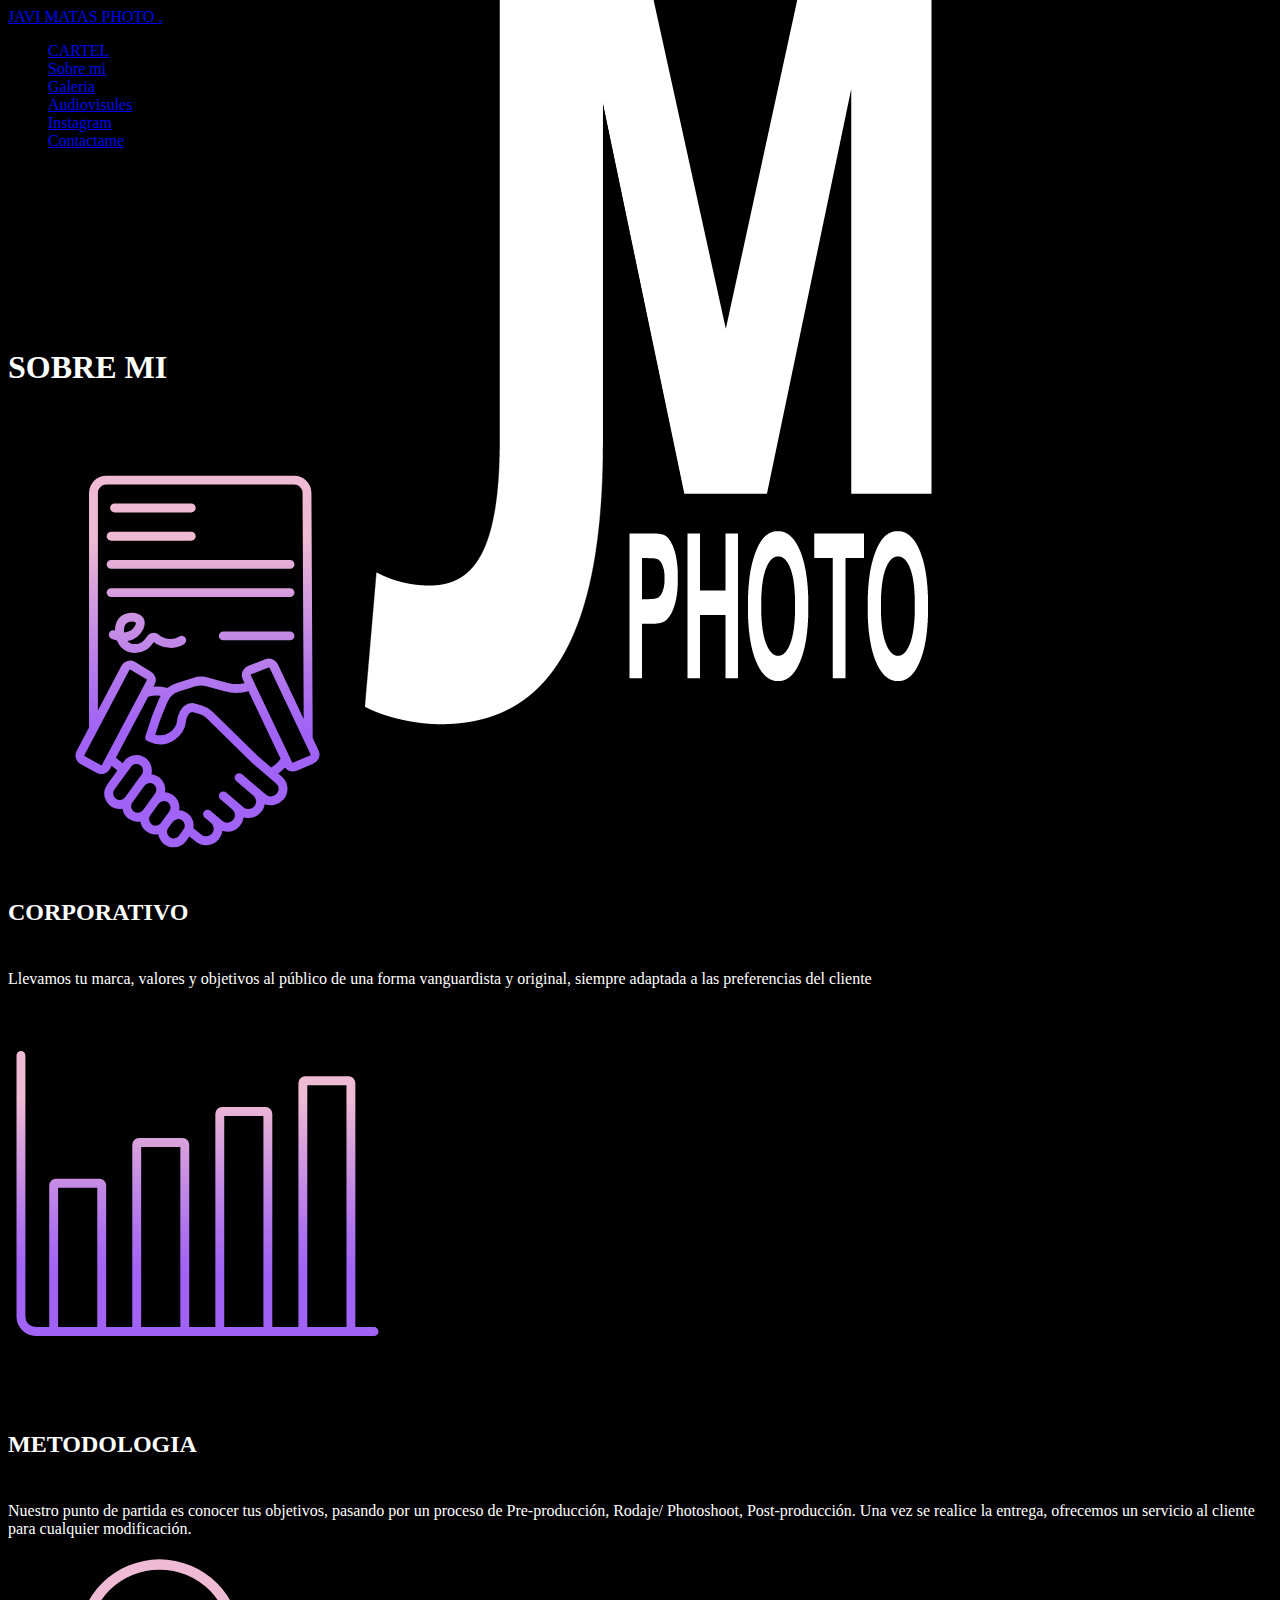
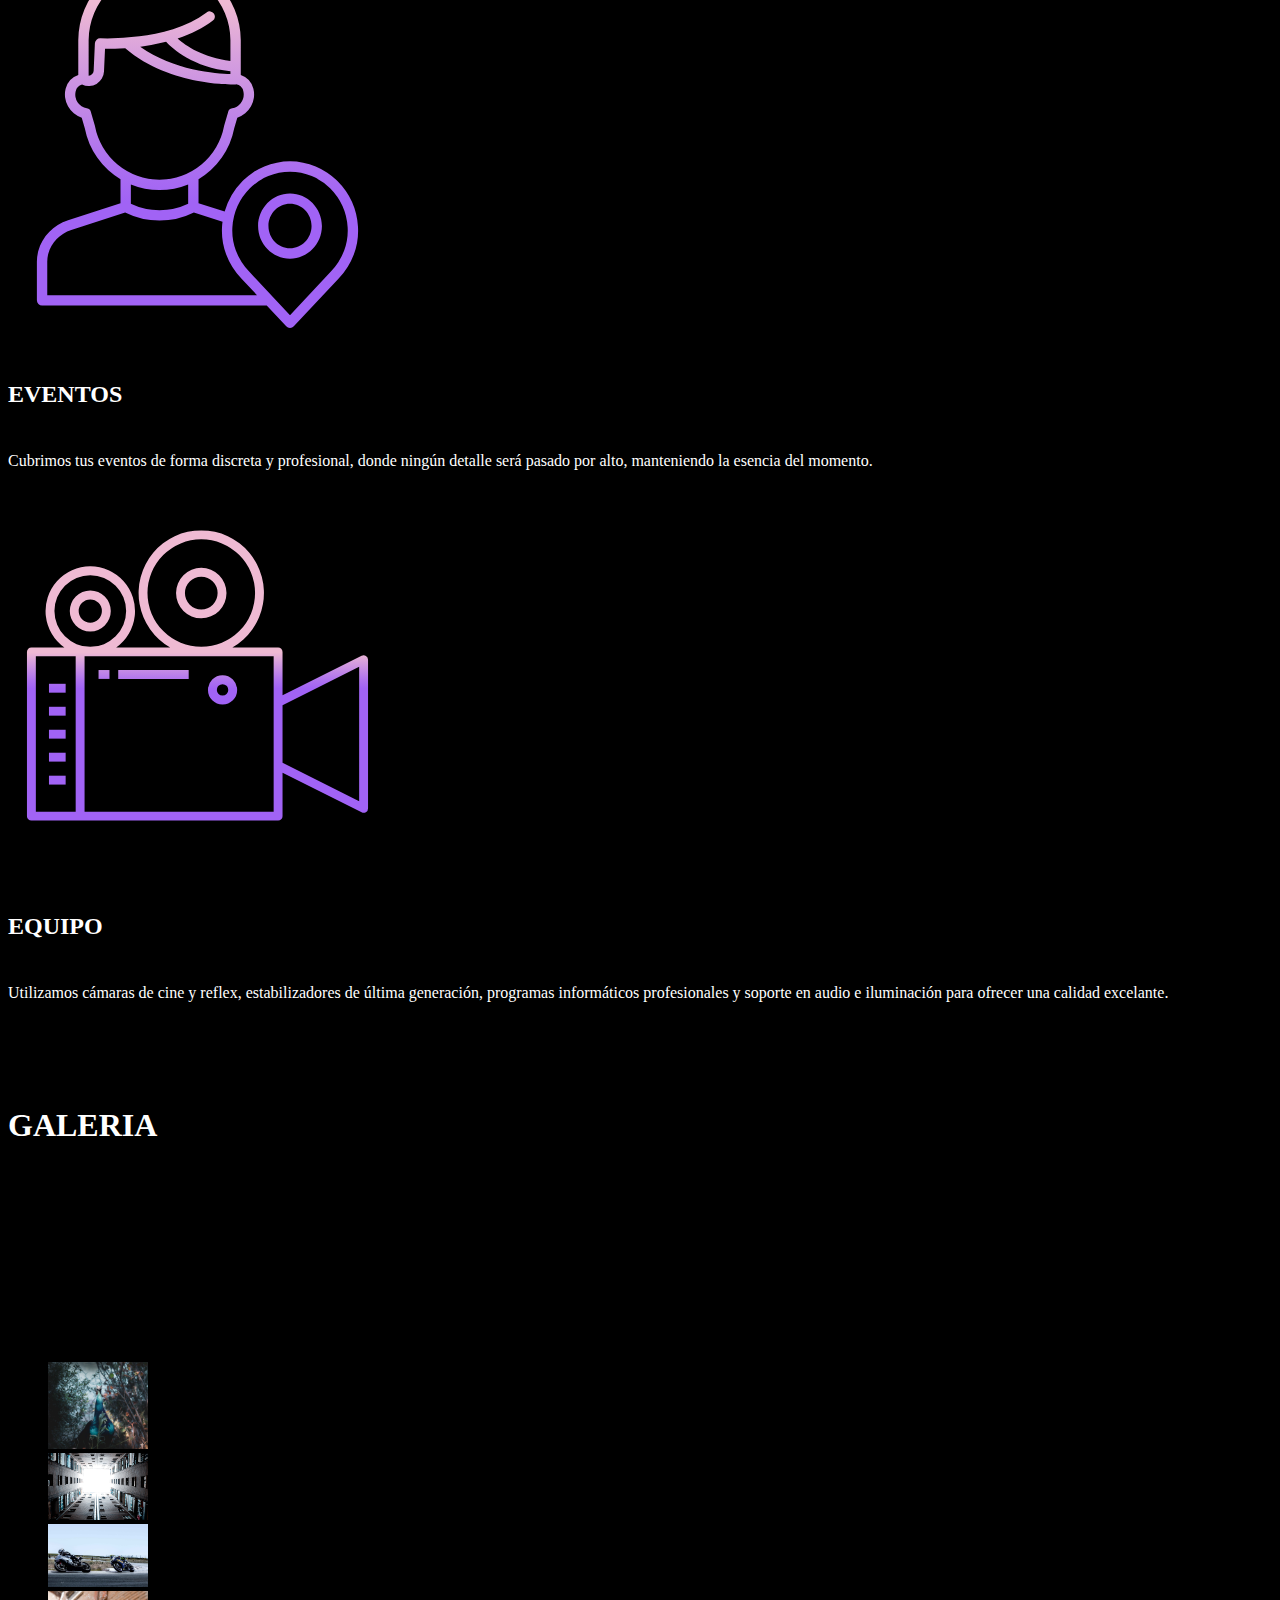
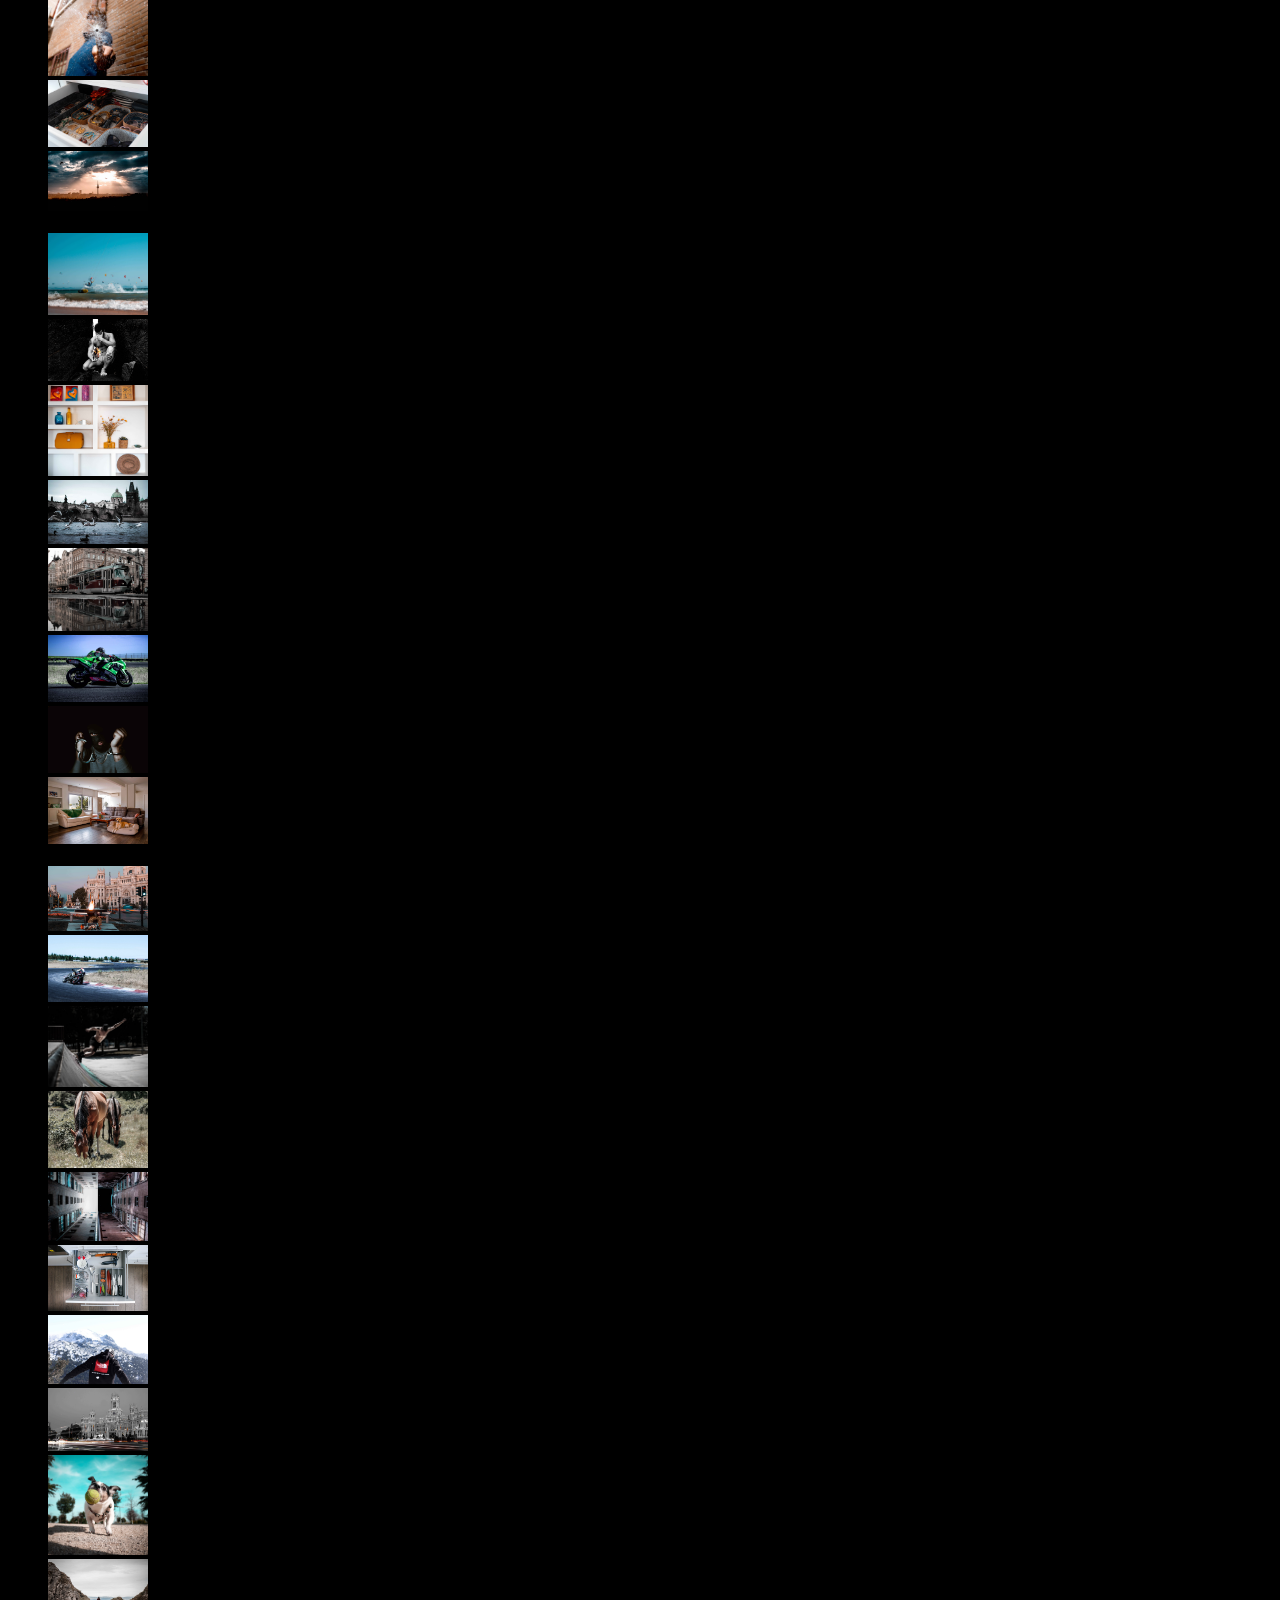
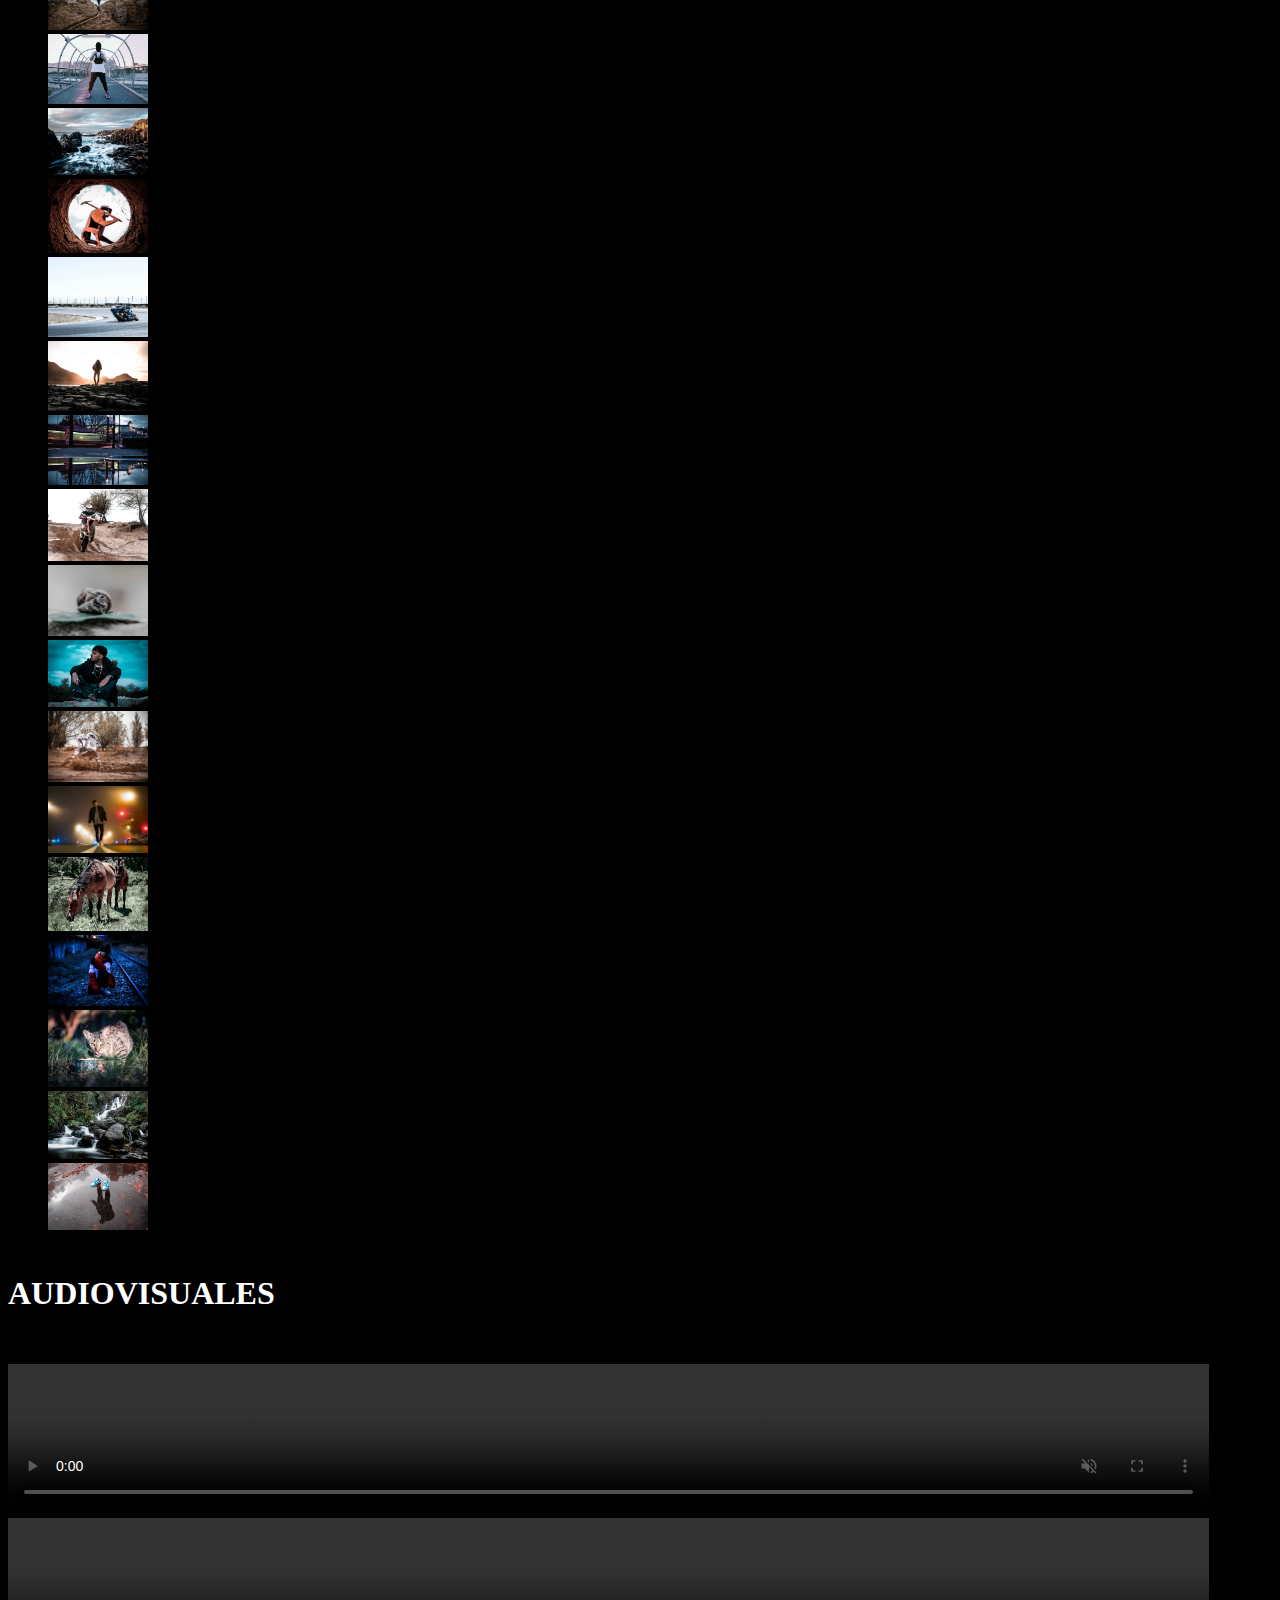
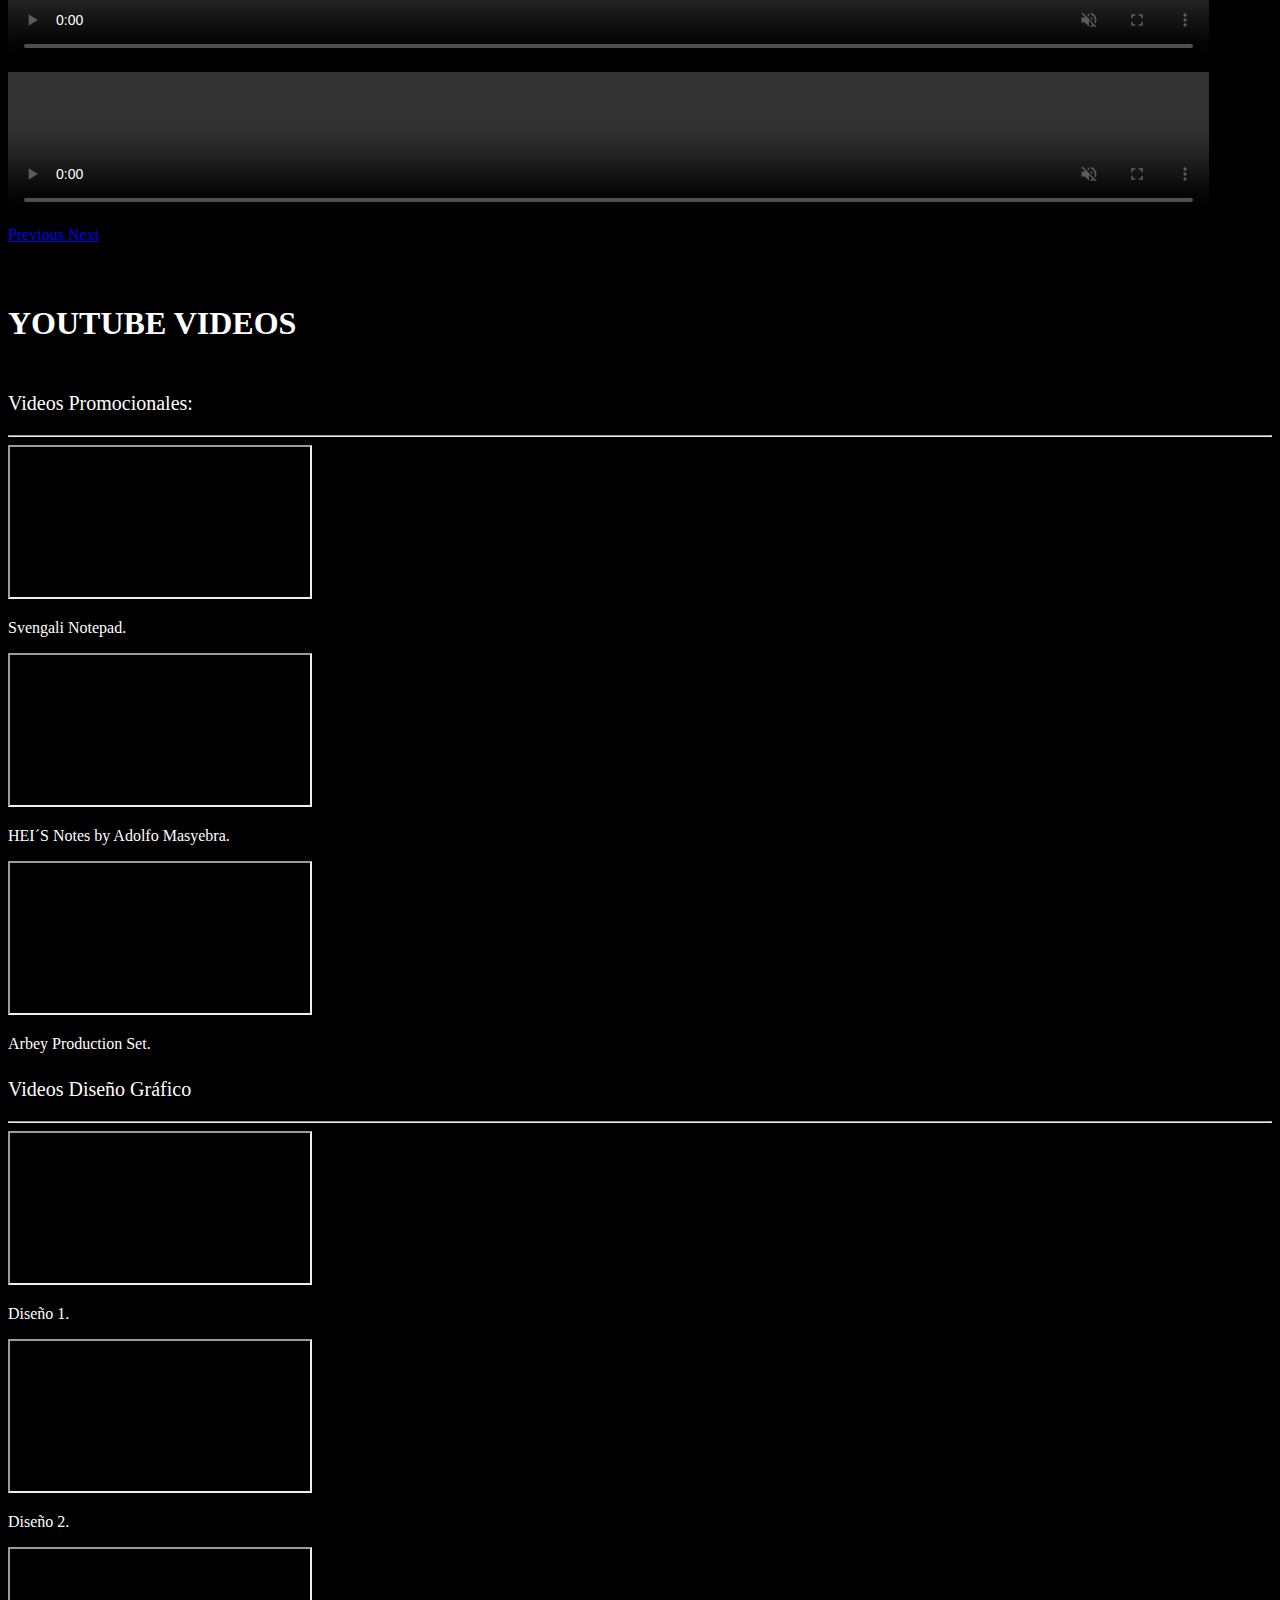
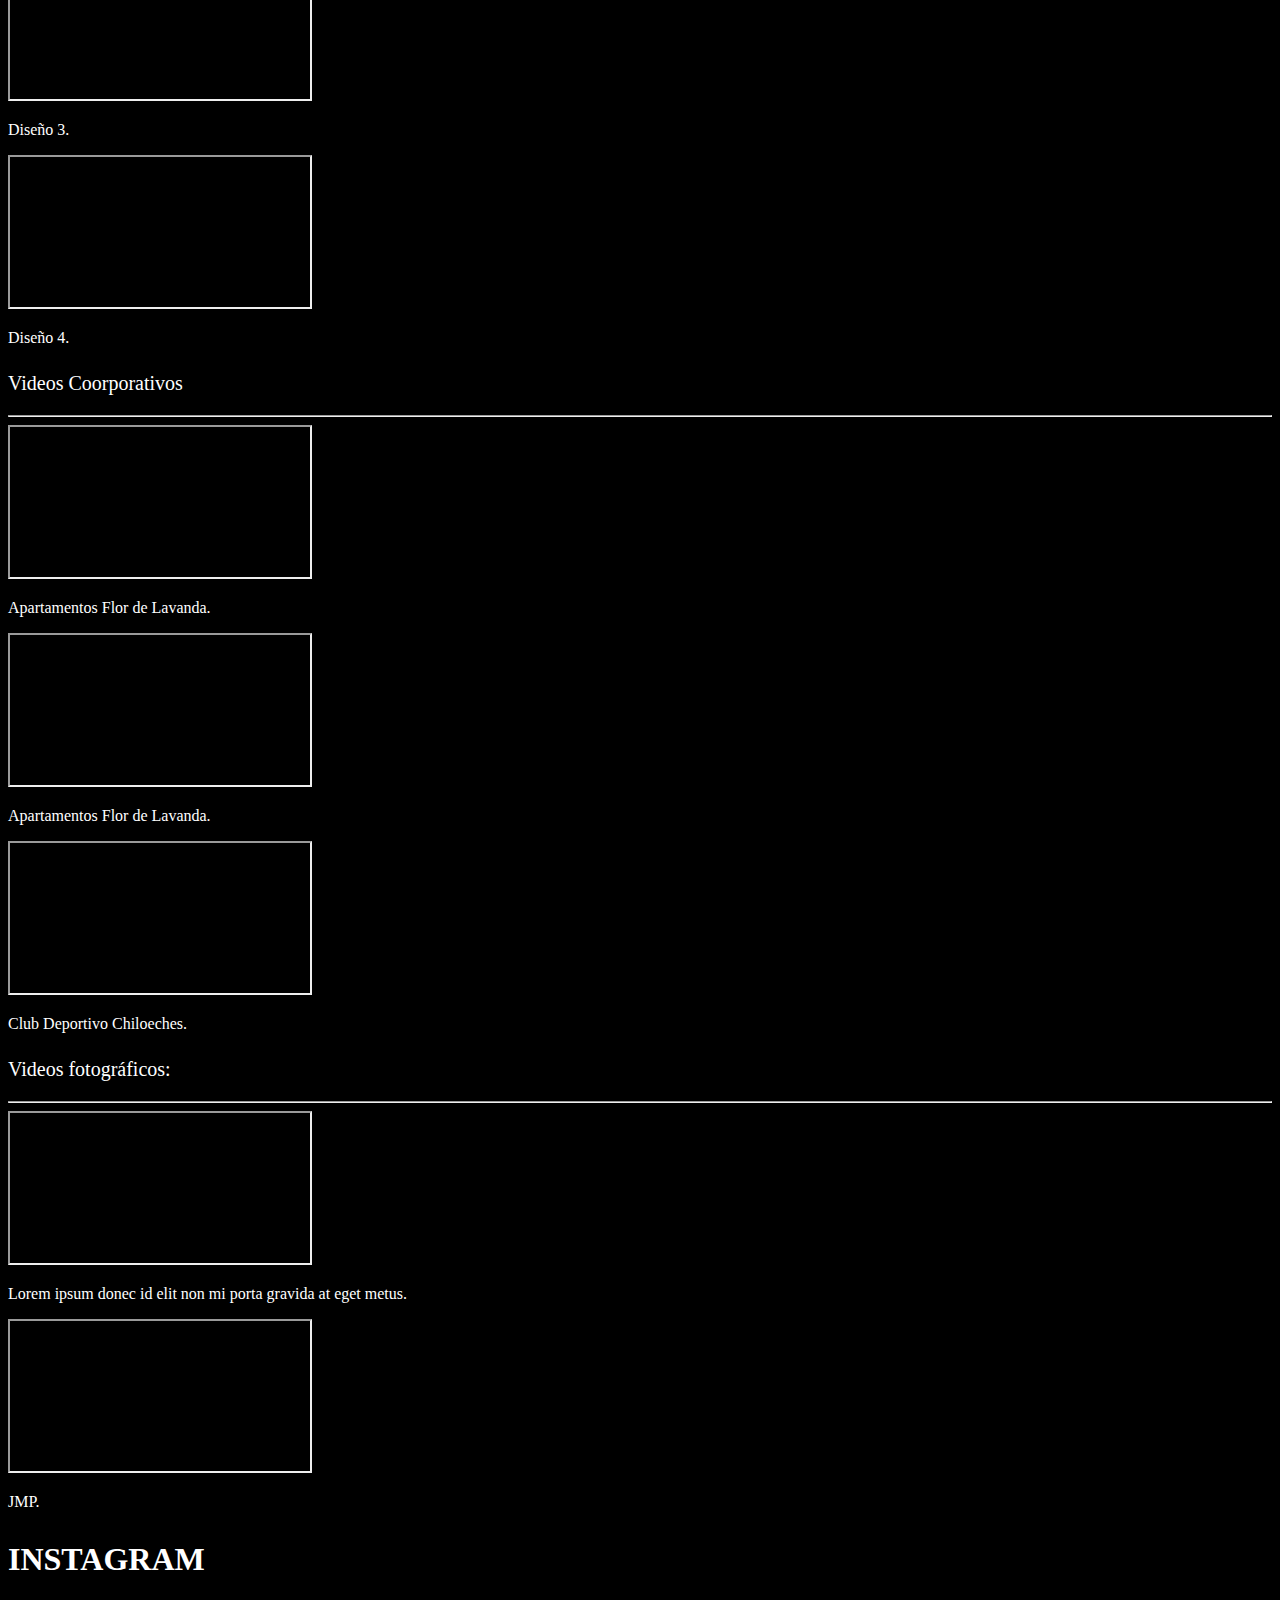
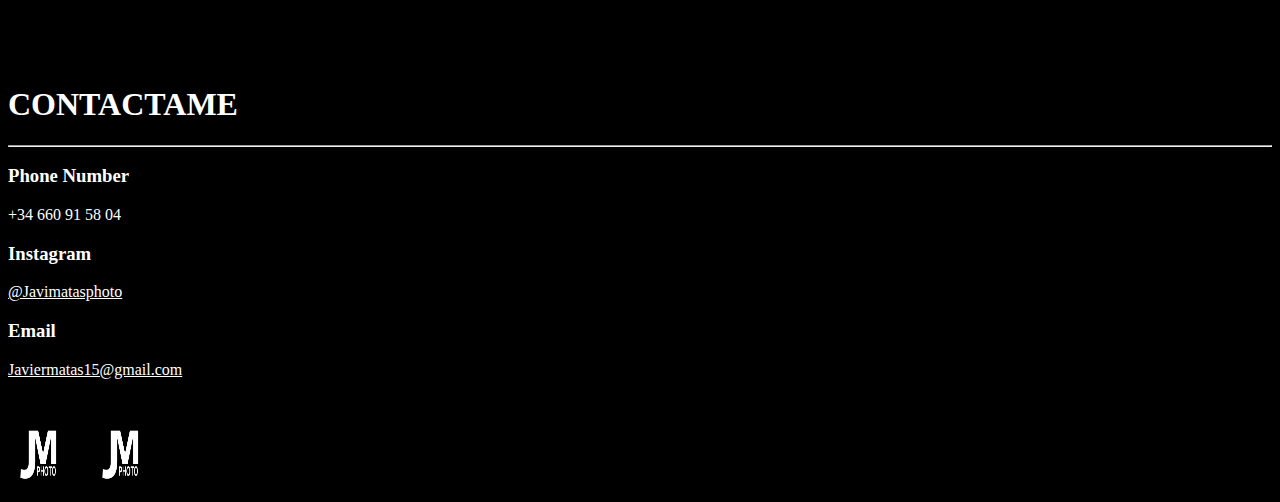
==== index.html @ 4f40e41b "Add files via upload" ====
<!DOCTYPE html>
<html style="background-color: black;" class="no-js" lang="en-US">

	<head>
	
		<!-- Meta -->
		<!-- Iconos diseñados por <a href="https://www.flaticon.es/autores/pixel-perfect" title="Pixel perfect">Pixel perfect</a> from <a href="https://www.flaticon.es/" title="Flaticon"> www.flaticon.es</a>-->
		<meta charset="utf-8">
		<meta name="viewport" content="width=device-width, initial-scale=1, maximum-scale=1">
		<script src="https://ajax.googleapis.com/ajax/libs/jquery/1.11.0/jquery.min.js"></script>

		<!-- Title -->
		<title>Javi Matas Photo</title>
		
		<!-- Favicon -->
		<link rel="shortcut icon" href="images/logo.png">
	
		<!-- Bootstrap -->
		<link href="layout/plugins/bootstrap/css/bootstrap.min.css" rel="stylesheet">
		<script src="https://cdnjs.cloudflare.com/ajax/libs/popper.js/1.14.3/umd/popper.min.js"
    integrity="sha384-ZMP7rVo3mIykV+2+9J3UJ46jBk0WLaUAdn689aCwoqbBJiSnjAK/l8WvCWPIPm49" crossorigin="anonymous"></script>
    <script src="https://ajax.googleapis.com/ajax/libs/jquery/2.1.1/jquery.min.js"></script>
		<!-- Animations -->
		<link href="layout/plugins/animate/animate.css" rel="stylesheet" />
		
		<!-- Font awesome -->
		<link rel="stylesheet" type="text/css" href="layout/plugins/fontawesome/css/all.min.css" />
		
		<!-- Linea icons -->
		<link rel="stylesheet" type="text/css" href="layout/plugins/linea/arrows/styles.css" />
		<link rel="stylesheet" type="text/css" href="layout/plugins/linea/basic/styles.css" />
		
		
		<!-- Owl Carousel -->
		<link rel="stylesheet" type="text/css" href="layout/plugins/owlcarousel/owl.carousel.min.css" />
		
		<!-- Isotope -->
    	<link rel="stylesheet" href="layout/plugins/isotope/isotope.css" type="text/css">
		
		<!-- Stylesheet -->
		<link rel="stylesheet" type="text/css" href="layout/style.css">
		<link rel="stylesheet" type="text/css" href="layout/media.css">
		
		<!-- Color schema -->
		<link class="colors" rel="stylesheet" href="layout/colors/grey.css" type="text/css">
		
		<!-- HTML5 Shim and Respond.js IE8 support of HTML5 elements and media queries -->
		<!--[if lt IE 9]>
			<script src="layout/plugins/html5shiv/html5shiv.js"></script>
			<script src="layout/plugins/respond/respond.min.js"></script>
		<![endif]-->
		
	</head>
	
	<body>
	
		<!-- Loader -->
		<div class="page-loader">

			<div class="line-scale">

				<div class="line line1"></div>
				<div class="line line2"></div>
				<div class="line line3"></div>
				<div class="line line4"></div>
				<div class="line line5"></div>
			</div>
		</div>
		
		<!-- Header -->
		<header>
			<nav  class="navbar">
				<div class="container">				
							
					<!-- Logo -->
					<a class="logo" href="index.html">
						JAVI MATAS PHOTO <span>.</span>

					</a>
					
					<!-- Menu button open -->
					<a  href="#" class="menu-btn-open">
						<span class="line1"></span>
						<span class="line2"></span>
						<span class="line3"></span>
					</a>

					
						
				</div>
			</nav>
		</header>
		
		<!-- Lightbox menu -->
		<div class="menu-lightbox">
			<div class="container">
					
				<!-- Menu button close -->
				<a href="#" class="menu-btn-close">
					<span style="color: white;" class="line1"></span>
					<span style="color: white;" class="line2"></span>
				</a>
			
			</div>
			
			<div class="tbl">
				<div class="tbl-cell">
				
					<!-- Menu -->
					<ul class="menu">

						<li><a href="cartel.html">CARTEL</a></li>
						<li><a href="#about">Sobre mi</a></li>
						<li><a href="#portfolio">Galeria</a></li>
						<li><a href="#audiovisuales">Audiovisules</a></li>
						<li><a href="#instagram">Instagram</a></li>
						<li><a href="#contact">Contactame</a></li>
					</ul>
					
				</div>
			</div>
		</div>
	
		<!-- Intro -->
		<div id="welcome" class="intro image-bg">
		
			<!-- Text slider -->
			<div class="intro-text">
				<div class="container">
					<span>I’m </span>
					<span class="words-wrapper">
						<b class="is-visible">Javi Matas</b>
						<b>Filmmaker</b>
						<b>Photographer</b>
						<b>Graphic Designer</b>
						<b>Ambitious</b>
					</span>
					
				</div>
			</div>
			
			
		</div>
		<div><img class="logoimg" alt="#" src="images/logo2.png" style="position:absolute;bottom:0;right:0;" /></p></div>
		<a href="javascript:void(0);" id="scroll" title="Scroll to Top" style="display: none;">Top<span></span></a>
		<!-- About -->
		<section id="about" style="background-color: black;padding-top: 8em; padding-bottom: 3em;">
			<h1 style="color: white;padding-bottom: 2em;" class="text-center">SOBRE MI</h1>
			<div class="container">
			<div class="row text-center" style="color: white;">
				<div class="col-lg-3 col-md-6 col-sm-12">
					<img style="width: 30%;" alt="#" src="images/iconos/coorporativo.svg">
					<h2 style="padding-top: 1em;padding-bottom: 1em;">CORPORATIVO</h2>
					<p>Llevamos tu marca, valores y objetivos al público de una forma vanguardista y original, siempre adaptada a las preferencias del cliente</p>
				</div>
				<div class="col-lg-3 col-md-6 col-sm-12">
					<img style="width: 30%;" alt="#" src="images/iconos/metodologia.svg">
					<h2 style="padding-top: 1em;padding-bottom: 1em;">METODOLOGIA</h2>
					<p>Nuestro punto de partida es conocer tus objetivos, pasando por un proceso de Pre-producción, Rodaje/ Photoshoot, Post-producción. Una vez se realice la entrega, ofrecemos un servicio al cliente para cualquier modificación.</p>
				</div>
				<div class="col-lg-3 col-md-6 col-sm-12">
					<img style="width: 30%;" alt="#" src="images/iconos/usuario.svg">
					<h2 style="padding-top: 1em;padding-bottom: 1em;">EVENTOS</h2>
					<p>Cubrimos tus eventos de forma discreta y profesional, donde ningún detalle será pasado por alto, manteniendo la esencia del momento.</p>
				</div>
				<div class="col-lg-3 col-md-6 col-sm-12">
					<img style="width: 30%;" alt="#" src="images/iconos/evento.svg">
					<h2 style="padding-top: 1em;padding-bottom: 1em;">EQUIPO</h2>
					<p>Utilizamos cámaras de cine y reflex, estabilizadores de última generación, programas informáticos profesionales y soporte en audio e iluminación para ofrecer una calidad excelante.</p>		
				</div>
				</div>		
			</div>
		</section>
	
		
		<!-- Portfolio -->
		<section id="portfolio" style="background-color: black;" class="portfolio sec-pad">			
			
			
			<!-- Section title -->
				<div  class="section-title text-center col-md-8 offset-md-2">

				<div class="btn-group dropright" style="background-color: black;">

  				<h1 style="color: white;padding-bottom: 20px;padding-top: 20px;" class="text-center">GALERIA</h1>
				</div>

				<p>Galería de Fotos</p>
			</div>
			
			<div class="clearfix"></div>
			
			<!-- Filters -->
			<div class="works-filters clearfix">
				<ul>

					<li data-mixitup-control class="filter active" data-filter="all">Todas</li>
					<li data-mixitup-control class="filter" data-filter=".Naturaleza" >Naturaleza</li>
					<li data-mixitup-control class="filter" data-filter=".Urbana">Urbana</li>
					<li data-mixitup-control class="filter" data-filter=".Motor">Motor</li>
					<li data-mixitup-control class="filter" data-filter=".Deporte">Deporte</li>
					<li data-mixitup-control class="filter" data-filter=".Creativa">Creativas</li>
					<li data-mixitup-control class="filter" data-filter=".Interiores">Interiores</li>
				</ul>
			</div>
			
			<!-- Works grid -->
			<ul class="works clearfix">
			
				<!-- Item 1 -->
				<li  class="portfolio-item mix all Naturaleza" data-my-order="1">
						<div class="portfolio-hover">
							<div class="portfolio-hover-content">
								<img alt="#" data-enlargeable width="100" style="cursor: zoom-in " class="imagen"src="images/works/Naturaleza/IN1.jpg" />
							</div>
						</div>							
				</li>
				
				<!-- Item 2 -->
				<li class="portfolio-item mix all Urbana" data-my-order="2">
						<div class="portfolio-hover">
							<div class="portfolio-hover-content">
								<img alt="#"  data-enlargeable width="100" style="cursor: zoom-in "class="imagen" src="images/works/Urbana/IU1.jpg"/>
							</div>
						</div>						
				</li>
				
				<!-- Item 3 -->
				<li class="portfolio-item mix all Motor" data-my-order="3">		
						<div class="portfolio-hover">
							<div class="portfolio-hover-content">
								<img data-enlargeable width="100" style="cursor: zoom-in " class="imagen" src="images/works/Motor/IM1.jpg" alt="" />
							</div>
						</div>											
				</li>
				
				<!-- Item 4 -->
				<!-- <li class="portfolio-item mix all Deporte" data-my-order="4">
					<a href="portfolio/sample-one.html" class="link-wrapper" rel="item-four">
						<div class="portfolio-hover">
							<div class="portfolio-hover-content">
								<img data-enlargeable width="100" style="cursor: zoom-in " id="miimagen"  class="imagen" src="images/works/Deporte/ID1.jpg" alt="" />
							</div>
						</div>
					</a>							
				</li> -->
				
				<!-- Item 5 -->
				<li class="portfolio-item mix all Creativa" data-my-order="5">
						<div class="portfolio-hover">
							<div class="portfolio-hover-content">
								<img data-enlargeable width="100" style="cursor: zoom-in "  class="imagen" src="images/works/Creativa/IC1.jpg" alt=""/>
							</div>
						</div>							
				</li>
				
				<!-- Item 6 -->
				<li class="portfolio-item mix all Interiores" data-my-order="6">
						<div class="portfolio-hover">
							<div class="portfolio-hover-content">
								<img data-enlargeable width="100" style="cursor: zoom-in " class="imagen" src="images/works/Interiores/II1.jpg" alt="" />
							</div>
						</div>							
				</li>
				
				<!-- Item 7 -->
				<!-- <li class="portfolio-item mix all Naturaleza" data-my-order="7">
					<a href="portfolio/sample-one.html" class="link-wrapper" rel="item-one">
						<div class="portfolio-hover">
							<div class="portfolio-hover-content">
								<img data-enlargeable width="100" style="cursor: zoom-in " id="miimagen" class="imagen"src="images/works/Naturaleza/IN2.jpg" alt="" />
							</div>
						</div>
					</a>							
				</li> -->
				
				<!-- Item 8 -->
				<li class="portfolio-item mix all Urbana" data-my-order="8">
						<div class="portfolio-hover">
							<div class="portfolio-hover-content">
								<img data-enlargeable width="100" style="cursor: zoom-in " class="imagen" src="images/works/Urbana/IU2.jpg" alt=""/>
							</div>
						</div>							
				</li>
				
				<!-- Item 9 -->
				<li class="portfolio-item mix all Motor" data-my-order="9">
						<div class="portfolio-hover">
							<div class="portfolio-hover-content">
								<img data-enlargeable width="100" style="cursor: zoom-in " class="imagen" src="images/works/Motor/IM2.jpg" alt="" />
							</div>
						</div>							
				</li>
				
				<!-- Item 10 -->
				<li class="portfolio-item mix all Deporte" data-my-order="10">
						<div class="portfolio-hover">
							<div class="portfolio-hover-content">
								<img data-enlargeable width="100" style="cursor: zoom-in "class="imagen" src="images/works/Deporte/ID2.jpg" alt="" />
							</div>
						</div>							
				</li>
				
				<!-- Item 11 -->
				<li class="portfolio-item mix all Creativa" data-my-order="11">
						<div class="portfolio-hover">
							<div class="portfolio-hover-content">
								<img data-enlargeable width="100" style="cursor: zoom-in "  class="imagen" src="images/works/Creativa/IC2.jpg" alt=""/>
							</div>
						</div>							
				</li>
				
				<!-- Item 12 -->
				<li class="portfolio-item mix all Interiores" data-my-order="12">
						<div class="portfolio-hover">
							<div class="portfolio-hover-content">
								<img data-enlargeable width="100" style="cursor: zoom-in " class="imagen" src="images/works/Interiores/II2.jpg" alt="" />
							</div>
						</div>							
				</li>
				<!-- Item 13 -->
				<li class="portfolio-item mix all Naturaleza" data-my-order="13">
						<div class="portfolio-hover">
							<div class="portfolio-hover-content">
								<img data-enlargeable width="100" style="cursor: zoom-in " class="imagen"src="images/works/Naturaleza/IN3.jpg" alt="" />
							</div>
						</div>							
				</li>
				
				<!-- Item 14 -->
				<li class="portfolio-item mix all Urbana" data-my-order="14">
						<div class="portfolio-hover">
							<div class="portfolio-hover-content">
								<img data-enlargeable width="100" style="cursor: zoom-in " class="imagen" src="images/works/Urbana/IU3.jpg" alt=""/>
							</div>
						</div>							
				</li>
				
				<!-- Item 15 -->
				<li class="portfolio-item mix all Motor" data-my-order="15">
						<div class="portfolio-hover">
							<div class="portfolio-hover-content">
								<img data-enlargeable width="100" style="cursor: zoom-in " class="imagen" src="images/works/Motor/IM3.jpg" alt="" />
							</div>
						</div>							
				</li>
				
				<!-- Item 16 -->
				<!-- <li class="portfolio-item mix all Deporte" data-my-order="16">
					<a href="portfolio/sample-one.html" class="link-wrapper" rel="item-four">
						<div class="portfolio-hover">
							<div class="portfolio-hover-content">
								<img data-enlargeable width="100" style="cursor: zoom-in " id="miimagen" class="imagen" src="images/works/Deporte/ID3.jpg" alt="" />
							</div>
						</div>
					</a>							
				</li> -->
				
				<!-- Item 17 -->
				<li class="portfolio-item mix all Creativa" data-my-order="17">
						<div class="portfolio-hover">
							<div class="portfolio-hover-content">
								<img data-enlargeable width="100" style="cursor: zoom-in "  class="imagen" src="images/works/Creativa/IC3.jpg" alt=""/>
							</div>
						</div>							
				</li>
				
				<!-- Item 18 -->
				<li class="portfolio-item mix all Interiores" data-my-order="18">
						<div class="portfolio-hover">
							<div class="portfolio-hover-content">
								<img data-enlargeable width="100" style="cursor: zoom-in "class="imagen" src="images/works/Interiores/II3.jpg" alt="" />
							</div>
						</div>							
				</li>

				<!-- Item 19 -->
				<li class="portfolio-item mix all Naturaleza" data-my-order="19">
						<div class="portfolio-hover">
							<div class="portfolio-hover-content">
								<img data-enlargeable width="100" style="cursor: zoom-in "  class="imagen"src="images/works/Naturaleza/IN4.jpg" alt="" />
							</div>
						</div>							
				</li>
				
				<!-- Item 20 -->
				<li class="portfolio-item mix all Urbana" data-my-order="20">
						<div class="portfolio-hover">
							<div class="portfolio-hover-content">
								<img data-enlargeable width="100" style="cursor: zoom-in "  class="imagen" src="images/works/Urbana/IU4.jpg" alt=""/>
							</div>
						</div>							
				</li>


				<!-- Item 21 -->
				<li class="portfolio-item mix all Motor" data-my-order="21">
						<div class="portfolio-hover">
							<div class="portfolio-hover-content">
								<img data-enlargeable width="100" style="cursor: zoom-in " class="imagen" src="images/works/Motor/IM4.jpg" alt="" />
							</div>
						</div>						
				</li>
				
				<!-- Item 22 -->
				<li class="portfolio-item mix all Deporte" data-my-order="22">
						<div class="portfolio-hover">
							<div class="portfolio-hover-content">
								<img data-enlargeable width="100" style="cursor: zoom-in "class="imagen" src="images/works/Deporte/ID4.jpg" alt="" />
							</div>
						</div>							
				</li>
				<!-- Item 44-->
				<li class="portfolio-item mix all Naturaleza" data-my-order="44">
						<div class="portfolio-hover">
							<div class="portfolio-hover-content">
								<img data-enlargeable width="100" style="cursor: zoom-in " class="imagen" src="images/works/Naturaleza/IN11.jpg" alt="" />
							</div>
						</div>							
				</li>
				<!-- Item 23 -->
				<li class="portfolio-item mix all Creativa" data-my-order="23">
						<div class="portfolio-hover">
							<div class="portfolio-hover-content">
								<img data-enlargeable width="100" style="cursor: zoom-in " class="imagen" src="images/works/Creativa/IC4.jpg" alt=""/>
							</div>
						</div>							
				</li>
				
				<!-- Item 24 -->
				<li class="portfolio-item mix all Interiores" data-my-order="24">
						<div class="portfolio-hover">
							<div class="portfolio-hover-content">
								<img data-enlargeable width="100" style="cursor: zoom-in " class="imagen" src="images/works/Interiores/II4.jpg" alt="" />
							</div>
						</div>
				</li>

				<!-- Item 25 -->
				<li class="portfolio-item mix all Deporte" data-my-order="25">
						<div class="portfolio-hover">
							<div class="portfolio-hover-content">
								<img data-enlargeable width="100" style="cursor: zoom-in "class="imagen" src="images/works/Naturaleza/IN5.jpg" alt="" />
							</div>
						</div>							
				</li>

				<!-- Item 26 -->
				<li class="portfolio-item mix all Urbana" data-my-order="26">
						<div class="portfolio-hover">
							<div class="portfolio-hover-content">
								<img data-enlargeable width="100" style="cursor: zoom-in " class="imagen" src="images/works/Urbana/IU5.jpg" alt="" />
							</div>
						</div>							
				</li>

				<!-- Item 27 -->
				<li class="portfolio-item mix all Naturaleza" data-my-order="27">
						<div class="portfolio-hover">
							<div class="portfolio-hover-content">
								<img data-enlargeable width="100" style="cursor: zoom-in " class="imagen" src="images/works/Naturaleza/IN6.jpg" alt="" />
							</div>
						</div>							
				</li>

				<!-- Item 28 -->
				<!-- <li class="portfolio-item mix all Urbana" data-my-order="28">
					<a href="portfolio/sample-three.html" class="link-wrapper" rel="item-six">
						<div class="portfolio-hover">
							<div class="portfolio-hover-content">
								<img data-enlargeable width="100" style="cursor: zoom-in " id="miimagen" class="imagen" src="images/works/Urbana/IU6.jpg" alt="" />
							</div>
						</div>
					</a>							
				</li> -->
				
				<!-- Item 29 -->
				<li class="portfolio-item mix all Naturaleza" data-my-order="29">
						<div class="portfolio-hover">
							<div class="portfolio-hover-content">
								<img data-enlargeable width="100" style="cursor: zoom-in " class="imagen" src="images/works/Naturaleza/IN7.jpg" alt="" />
							</div>
						</div>							
				</li>

				<!-- Item 30 -->
				<li class="portfolio-item mix all Urbana" data-my-order="30">
						<div class="portfolio-hover">
							<div class="portfolio-hover-content">
								<img data-enlargeable width="100" style="cursor: zoom-in "  class="imagen" src="images/works/Urbana/IU7.jpg" alt="" />
							</div>
						</div>							
				</li>

				<!-- Item 31 -->
				<li class="portfolio-item mix all Naturaleza" data-my-order="31">
						<div class="portfolio-hover">
							<div class="portfolio-hover-content">
								<img data-enlargeable width="100" style="cursor: zoom-in " class="imagen" src="images/works/Naturaleza/IN8.jpg" alt="" />
							</div>
						</div>							
				</li>

				<!-- Item 32 -->
				<!-- <li class="portfolio-item mix all Urbana" data-my-order="32">
					<a href="portfolio/sample-three.html" class="link-wrapper" rel="item-six">
						<div class="portfolio-hover">
							<div class="portfolio-hover-content">
								<img data-enlargeable width="100" style="cursor: zoom-in " id="miimagen" class="imagen" src="images/works/Urbana/IU8.jpg" alt="" />
							</div>
						</div>
					</a>							
				</li> -->

				<!-- Item 33 -->
				<li class="portfolio-item mix all Creativa" data-my-order="33">
						<div class="portfolio-hover">
							<div class="portfolio-hover-content">
								<img data-enlargeable width="100" style="cursor: zoom-in " class="imagen" src="images/works/Creativa/IC5.jpg" alt="" />
							</div>
						</div>							
				</li>

				<!-- Item 34 -->
				<!-- <li class="portfolio-item mix all Deporte" data-my-order="34">
					<a href="portfolio/sample-three.html" class="link-wrapper" rel="item-six">
						<div class="portfolio-hover">
							<div class="portfolio-hover-content">
								<img data-enlargeable width="100" style="cursor: zoom-in " id="miimagen" class="imagen" src="images/works/Deporte/ID5.jpg" alt="" />
							</div>
						</div>
					</a>							
				</li> -->

				<!-- Item 35-->
				<!-- <li class="portfolio-item mix all Interiores" data-my-order="35">
					<a href="portfolio/sample-three.html" class="link-wrapper" rel="item-six">
						<div class="portfolio-hover">
							<div class="portfolio-hover-content">
								<img data-enlargeable width="100" style="cursor: zoom-in " id="miimagen" class="imagen" src="images/works/Interiores/II5.jpg" alt="" />
							</div>
						</div>
					</a>							
				</li> -->

				<!-- Item 36-->
				<li class="portfolio-item mix all Motor" data-my-order="36">
						<div class="portfolio-hover">
							<div class="portfolio-hover-content">
								<img data-enlargeable width="100" style="cursor: zoom-in " class="imagen" src="images/works/Motor/IM5.jpg" alt="" />
							</div>
						</div>							
				</li>

				<!-- Item 37-->
				<!-- <li class="portfolio-item mix all Motor" data-my-order="37">
					<a href="portfolio/sample-three.html" class="link-wrapper" rel="item-six">
						<div class="portfolio-hover">
							<div class="portfolio-hover-content">
								<img data-enlargeable width="100" style="cursor: zoom-in "  class="imagen" src="images/works/Motor/IM6.jpg" alt="" />
							</div>
						</div>
					</a>							
				</li> -->

				<!-- Item 38-->
				<li class="portfolio-item mix all Naturaleza" data-my-order="38">
						<div class="portfolio-hover">
							<div class="portfolio-hover-content">
								<img data-enlargeable width="100" style="cursor: zoom-in "  class="imagen" src="images/works/Naturaleza/IN9.jpg" alt="" />
							</div>
						</div>							
				</li>

				<!-- Item 39-->
				<li class="portfolio-item mix all Urbana" data-my-order="39">
						<div class="portfolio-hover">
							<div class="portfolio-hover-content">
								<img data-enlargeable width="100" style="cursor: zoom-in "class="imagen" src="images/works/Urbana/IU9.jpg" alt="" />
							</div>
						</div>						
				</li>

				<!-- Item 40-->
				<li class="portfolio-item mix all Motor" data-my-order="40">
						<div class="portfolio-hover">
							<div class="portfolio-hover-content">
								<img data-enlargeable width="100" style="cursor: zoom-in "  class="imagen" src="images/works/Motor/IM7.jpg" alt="" />
							</div>
						</div>						
				</li>

				<!-- Item 41-->
				<li class="portfolio-item mix all Naturaleza" data-my-order="41">
						<div class="portfolio-hover">
							<div class="portfolio-hover-content">
								<img data-enlargeable width="100" style="cursor: zoom-in "  class="imagen" src="images/works/Naturaleza/IN10.jpg" alt="" />
							</div>
						</div>							
				</li>

				<!-- Item 42-->
				<li class="portfolio-item mix all Urbana" data-my-order="42">
						<div class="portfolio-hover">
							<div class="portfolio-hover-content">
								<img data-enlargeable width="100" style="cursor: zoom-in " class="imagen" src="images/works/Urbana/IU10.jpg" alt="" />
							</div>
						</div>						
				</li>

				<!-- Item 43-->
				<li class="portfolio-item mix all Motor" data-my-order="43">
						<div class="portfolio-hover">
							<div class="portfolio-hover-content">
								<img data-enlargeable width="100" style="cursor: zoom-in " class="imagen" src="images/works/Motor/IM8.jpg" alt="" />
							</div>
						</div>							
				</li>

				

				<!-- Item 45-->
				<li class="portfolio-item mix all Urbana" data-my-order="45">
						<div class="portfolio-hover">
							<div class="portfolio-hover-content">
								<img data-enlargeable width="100" style="cursor: zoom-in " class="imagen" src="images/works/Urbana/IU11.jpg" alt="" />
							</div>
						</div>							
				</li>

				<!-- Item 46-->
				<!-- <li class="portfolio-item mix all Motor" data-my-order="46">
					<a href="portfolio/sample-three.html" class="link-wrapper" rel="item-six">
						<div class="portfolio-hover">
							<div class="portfolio-hover-content">
								<img data-enlargeable width="100" style="cursor: zoom-in " id="miimagen" class="imagen" src="images/works/Motor/IM9.jpg" alt="" />
							</div>
						</div>
					</a>							
				</li> -->

				<!-- Item 47-->
				<li class="portfolio-item mix all Naturaleza" data-my-order="47">
						<div class="portfolio-hover">
							<div class="portfolio-hover-content">
								<img data-enlargeable width="100" style="cursor: zoom-in " class="imagen" src="images/works/Naturaleza/IN12.jpg" alt="" />
							</div>
						</div>							
				</li>
				
				<!-- Item 48-->
				<li class="portfolio-item mix all Urbana" data-my-order="48">
						<div class="portfolio-hover">
							<div class="portfolio-hover-content">
								<img data-enlargeable width="100" style="cursor: zoom-in " class="imagen" src="images/works/Urbana/IU12.jpg" alt="" />
							</div>
						</div>							
				</li>

				<!-- Item 49-->
				<!--<li class="portfolio-item mix all Naturaleza" data-my-order="49">
					<a href="portfolio/sample-three.html" class="link-wrapper" rel="item-six">
						<div class="portfolio-hover">
							<div class="portfolio-hover-content">
								<img data-enlargeable width="100" style="cursor: zoom-in " class="imagen" src="images/works/Naturaleza/IN13.jpg" alt="" />
							</div>
						</div>
					</a>							
				</li>-->
				
				<!-- Item 50-->
				<!-- <li class="portfolio-item mix all Urbana" data-my-order="50">
					<a href="portfolio/sample-three.html" class="link-wrapper" rel="item-six">
						<div class="portfolio-hover">
							<div class="portfolio-hover-content">
								<img data-enlargeable width="100" style="cursor: zoom-in "  class="imagen" src="images/works/Urbana/IU13.jpg" alt="" />
							</div>
						</div>
					</a>							
				</li> -->

				<!-- Item 51-->
				<li class="portfolio-item mix all Naturaleza" data-my-order="51">
						<div class="portfolio-hover">
							<div class="portfolio-hover-content">
								<img data-enlargeable width="100" style="cursor: zoom-in " class="imagen" src="images/works/Naturaleza/IN14.jpg" alt="" />
							</div>
						</div>							
				</li>
				
				<!-- Item 52-->
				<!-- <li class="portfolio-item mix all Urbana" data-my-order="52">
					<a href="portfolio/sample-three.html" class="link-wrapper" rel="item-six">
						<div class="portfolio-hover">
							<div class="portfolio-hover-content">
								<img data-enlargeable width="100" style="cursor: zoom-in " id="miimagen" class="imagen" src="images/works/Urbana/IU14.jpg" alt="" />
							</div>
						</div>
					</a>							
				</li> -->

				<!-- Item 53-->
				<!-- <li class="portfolio-item mix all Urbana" data-my-order="53">
					<a href="portfolio/sample-three.html" class="link-wrapper" rel="item-six">
						<div class="portfolio-hover">
							<div class="portfolio-hover-content">
								<img data-enlargeable width="100" style="cursor: zoom-in " id="miimagen" class="imagen" src="images/works/Urbana/IU15.jpg" alt="" />
							</div>
						</div>
					</a>							
				</li> -->
				
				
				<!-- Item 54-->
				<li class="portfolio-item mix all Naturaleza" data-my-order="54">
						<div class="portfolio-hover">
							<div class="portfolio-hover-content">
								<img data-enlargeable width="100" style="cursor: zoom-in " class="imagen" src="images/works/Naturaleza/IN15.jpg" alt="" />
							</div>
						</div>							
				</li>
			
				<!-- Item 55-->
				<!-- <li class="portfolio-item mix all Urbana" data-my-order="55">
					<a href="portfolio/sample-three.html" class="link-wrapper" rel="item-six">
						<div class="portfolio-hover">
							<div class="portfolio-hover-content">
								<img data-enlargeable width="100" style="cursor: zoom-in " id="miimagen" class="imagen" src="images/works/Urbana/IU16.jpg" alt="" />
							</div>
						</div>
					</a>							
				</li> -->
				
				
				<!-- Item 56-->
				<!-- <li class="portfolio-item mix all Urbana" data-my-order="56">
					<a href="portfolio/sample-three.html" class="link-wrapper" rel="item-six">
						<div class="portfolio-hover">
							<div class="portfolio-hover-content">
								<img data-enlargeable width="100" style="cursor: zoom-in " id="miimagen" class="imagen" src="images/works/Urbana/IU17.jpg" alt="" />
							</div>
						</div>
					</a>							
				</li>
				</div> -->
				
			<!-- Item 57-->
				<li class="portfolio-item mix all Creativa" data-my-order="57">
						<div class="portfolio-hover">
							<div class="portfolio-hover-content">
								<img data-enlargeable width="100" style="cursor: zoom-in " class="imagen" src="images/works/Creativa/IC6.jpg" alt="" />
							</div>
						</div>							
				</li>
			</ul>							
				
		</section>
		
		<!-- Portfolio details (AJAX) -->
		<section id="portfolio-details" class="sec-pad"></section>
		
<section id="audiovisuales" style="background-color: black;" class="about sec-pad">
			<div class="container">
				
						
				<!-- Section title -->
				<div  class="section-title text-center col-md-8 offset-md-2">

				<div class="btn-group dropright" style="background-color: black;">

  				<h1 style="color: white;padding-bottom: 20px;padding-top: 20px;" class="text-center">AUDIOVISUALES</h1>
				</div>

				<p>Galería de videos</p>
			</div>
		

						
						<!--Carousel Wrapper-->
	<div id="carouselExampleIndicators" class="carousel slide" data-ride="carousel">
  <ol class="carousel-indicators">
    <li style="margin: 0 15px -40px 3px;" data-target="#carouselExampleIndicators" data-slide-to="0" class="active"></li>
    <li style="margin: 0 15px -40px 3px;"data-target="#carouselExampleIndicators" data-slide-to="1"></li>
    <li style="margin: 0 15px -40px 3px;"data-target="#carouselExampleIndicators" data-slide-to="2"></li>
  </ol>
  <div class="carousel-inner">
    <div class="carousel-item active">
     <video alt="1 slide" width="95%" class="video-fluid" autoplay loop muted controls>
        <source  src="videos/VideoJM.mp4" type="video/mp4" />
    	</video>
    </div>
    <div class="carousel-item">
      <video alt="1 slide" width="95%" class="video-fluid" autoplay loop muted controls>
        <source  src="videos/VideoJM.mp4" type="video/mp4" />
    	</video>
    </div>
    <div class="carousel-item">
      <video alt="1 slide" width="95%" class="video-fluid" autoplay loop muted controls>
        <source  src="videos/VideoJM.mp4" type="video/mp4" />
    	</video>
    </div>
  </div>
  <a class="carousel-control-prev" href="#carouselExampleIndicators" role="button" data-slide="prev">
    <span class="carousel-control-prev-icon" aria-hidden="true"></span>
    <span class="sr-only">Previous</span>
  </a>
  <a class="carousel-control-next" href="#carouselExampleIndicators" role="button" data-slide="next">
    <span class="carousel-control-next-icon" aria-hidden="true"></span>
    <span class="sr-only">Next</span>
  </a>
</div>
</div>
	</div>
		</section>
		
		<section style="background-color: black">
		
			<div  class="container">
  <section style="background: black;padding-top: 2.5em;">
			<h1 style="color: white;padding-bottom: 25px;" class="text-center">YOUTUBE VIDEOS</h1>
			<div class="container">
  			
  		</div>
		</section>
  <p style="color: white;font-size: 20px;margin-top: 25px;">Videos Promocionales:</p>
  <hr class="hr" />
  <div class="row">

  	
     <div class="col-lg-4 col-md-6 col-sm-12">
      <div class="thumbnail">
      
          <iframe title=""  class="YT" src="https://www.youtube.com/embed/b2RdGkM2nM8" allowfullscreen></iframe>
          <div class="caption">
            <p style="color: white;">Svengali Notepad.</p>
          </div>
    
      </div>
    </div>
    <div class="col-lg-4 col-md-6 col-sm-12">
      <div class="thumbnail">
   
          <iframe title="#" class="YT" src="https://www.youtube.com/embed/DQb7mhCIt4M" allowfullscreen></iframe>
          <div class="caption">
            <p style="color: white;">HEI´S Notes by Adolfo Masyebra.</p>
          </div>
      
      </div>
    </div>
    
    <div class="col-lg-4 col-md-6 col-sm-12">
      <div class="thumbnail">
      
          <iframe  title="#" class="YT" src="https://www.youtube.com/embed/Uwh4P2oizAY" allowfullscreen></iframe>
          <div class="caption">
            <p style="color: white;">Arbey Production Set.</p>
          </div>
     
      </div>
    </div>
</div>
  

  <p style="color: white;font-size: 20px;margin-top: 25px;">Videos Diseño Gráfico</p>
  <hr class="hr" />    <div class="row">
     <div class="col-lg-4 col-md-6 col-sm-12">
      <div class="thumbnail">
      
          <iframe title="#" class="YT" src="https://www.youtube.com/embed/tn6xuTm9YdA" allowfullscreen></iframe>
          <div class="caption">
            <p style="color: white;">Diseño 1.</p>
          </div>
      
      </div>
    </div>
    <div class="col-lg-4 col-md-6 col-sm-12">
      <div class="thumbnail">
       
          <iframe title="#" class="YT" src="https://www.youtube.com/embed/1fyArp-PifU" allowfullscreen></iframe>
          <div class="caption">
            <p style="color: white;">Diseño 2.</p>
          </div>
      
      </div>
    </div>
    <div class="col-lg-4 col-md-6 col-sm-12">
      <div class="thumbnail">
        
          <iframe title="#"class="YT" src="https://www.youtube.com/embed/JFyv8LK9YKE" allowfullscreen></iframe>
          <div class="caption">
            <p style="color: white;">Diseño 3.</p>
          </div>
     
      </div>
    </div>

    <div class="col-lg-4 col-md-6 col-sm-12">
      <div class="thumbnail">
       
          <iframe title="#" class="YT" src="https://www.youtube.com/embed/JFfWdiQt80M" allowfullscreen></iframe>
          <div class="caption">
            <p style="color: white;">Diseño 4.</p>
          </div>
       
      </div>
    </div>
</div>

 <p style="color: white;font-size: 20px;margin-top: 25px;">Videos Coorporativos</p>
  <hr class="hr" />    <div class="row">
  	
  	<div class="col-lg-4 col-md-6 col-sm-12">
      <div class="thumbnail">
        
          <iframe title="#" class="YT" src="https://www.youtube.com/embed/mdmnMVOmyZk"allowfullscreen ></iframe>
          <div class="caption">
            <p style="color: white;">Apartamentos Flor de Lavanda.</p>
          </div>
        
      </div>
    </div>

     <div class="col-lg-4 col-md-6 col-sm-12">
      <div class="thumbnail">
        
          <iframe title="#" class="YT" src="https://www.youtube.com/embed/mDpUlzs318s"allowfullscreen ></iframe>
          <div class="caption">
            <p style="color: white;">Apartamentos Flor de Lavanda.</p>
          </div>
        
      </div>
    </div>


    <div class="col-lg-4 col-md-6 col-sm-12">
      <div class="thumbnail">
        
          <iframe title="#" class="YT" src="https://www.youtube.com/embed/Y3oCIDjQ0iU"allowfullscreen></iframe>
          <div class="caption">
            <p style="color: white;">Club Deportivo Chiloeches.</p>
          </div>
      
      </div>
    </div>

       
</div>

 <p style="color: white;font-size: 20px;margin-top: 25px;">Videos fotográficos:</p>
  <hr class="hr" />    <div class="row">

    <div class="col-lg-4 col-md-6 col-sm-12">
      <div class="thumbnail">
       
          <iframe title="#" class="YT" src="https://www.youtube.com/embed/QKG2BDNMkOc"allowfullscreen></iframe>
          <div class="caption">
            <p style="color: white;">Lorem ipsum donec id elit non mi porta gravida at eget metus.</p>
          </div>
        
      </div>
    </div>

    <div class="col-lg-4 col-md-6 col-sm-12">
      <div class="thumbnail">
  
          <iframe title="#"class="YT" src="https://www.youtube.com/embed/H6IUOFBiy1Y?start=3"allowfullscreen></iframe>
          <div class="caption">
            <p style="color: white;">JMP.</p>
          </div>
       
      </div>
    </div>

</div>
  </div>
</div>
		</section>
		<section id="instagram" style="background: black;margin-top: 30px;">
			<h1 style="color: white;padding-bottom: 25px;" class="text-center">INSTAGRAM</h1>
		<script alt="#" src="https://apps.elfsight.com/p/platform.js" defer></script>
	<div class="elfsight-app-a354cab0-35b8-48bb-986c-609c431cfec3"></div>
</section>



		<!-- Contact -->
		<section style="background: black;padding-top: 2.5em;" id="contact" class="contact sec-pad alter-bg">
			<div class="container">
				<div class="row">
					
					<!-- Section title -->
					
						<h1 style="color: white;">CONTACTAME</h1>
						  <hr class="hr" />

					
				</div>
						

					<!-- Contact info -->
					
						 <div class="row">
						<div class="col-lg-4 col-md-4 col-sm-12 contact-box">
							<div style="color: white;" class="icon icon-basic-smartphone"></div>
							<h3 style="color: white;">Phone Number</h3>
							<p style="color: white;">+34 660 91 58 04</p>
						</div>
						
						<div class="col-lg-4 col-md-4 col-sm-12 contact-box">
							<div style="color: white;" class="icon icon-basic-webpage-multiple"></div>
							<h3 style="color: white;">Instagram</h3>
							<p><a style="color: white;" href="#">@Javimatasphoto</a></p>
						</div>
				
						<div class="col-lg-4 col-md-4 col-sm-12 contact-box">
							<div style="color: white;" class="icon icon-basic-mail"></div>
							<h3 style="color: white;">Email</h3>
							<p><a style="color: white;" href="mailto:Javiermatas15@gmail.com">Javiermatas15@gmail.com</a></p>
						</div>
						</div>
					</div>
					
				</div>
			
			</div>
		</section>

		<!-- Footer -->
		<footer>
		  	<div class="container">
			 	<div class="row">
					<div class="col-lg-12 col-md-12 col-sm-12">
						<!-- Copyright -->
						<div class="copyright">
							Copyright © 2020 Diego Valencia<a href="#" target="_blank"></a>
						</div>

					</div>
					<div class="col-lg-12 col-md-12 col-sm-12">
					<div style="margin-top: 7px;margin-bottom: 7px;"><img alt="#" class="logoimg" src="images/logo2.png" style="width: 70px; height: 70px;" />X<img alt="#" class="logoimg" src="images/logo2.png" style="width: 70px; height: 70px;" /></div>
					</div>
			 	</div>
		  	</div>
		</footer>
		
		<!-- jQuery -->
		<script src="layout/plugins/jquery/jquery.js"></script>
		
		<!-- Bootstrap -->
		<script src="layout/plugins/bootstrap/js/bootstrap.min.js"></script>
		
		<!-- Plugins -->
        <script src="layout/plugins/retina/retina.min.js"></script>
		<script src="layout/plugins/backstretch/jquery.backstretch.min.js"></script>
		<script src="layout/plugins/owlcarousel/owl.carousel.min.js"></script>
		<script src="layout/plugins/mixitup/mixitup.min.js"></script>
		<script src="layout/plugins/wow/wow.min.js"></script>
		<script src="layout/plugins/isotope/jquery.isotope.min.js"></script>
		<script src="layout/plugins/scrollto/jquery.scrollto.min.js"></script>
		<script src="layout/plugins/validation/jqBootstrapValidation.js"></script>
		
		<!-- Main -->
    	<script src="layout/js/main.js"></script>
    	
	
	</body>	
</html>
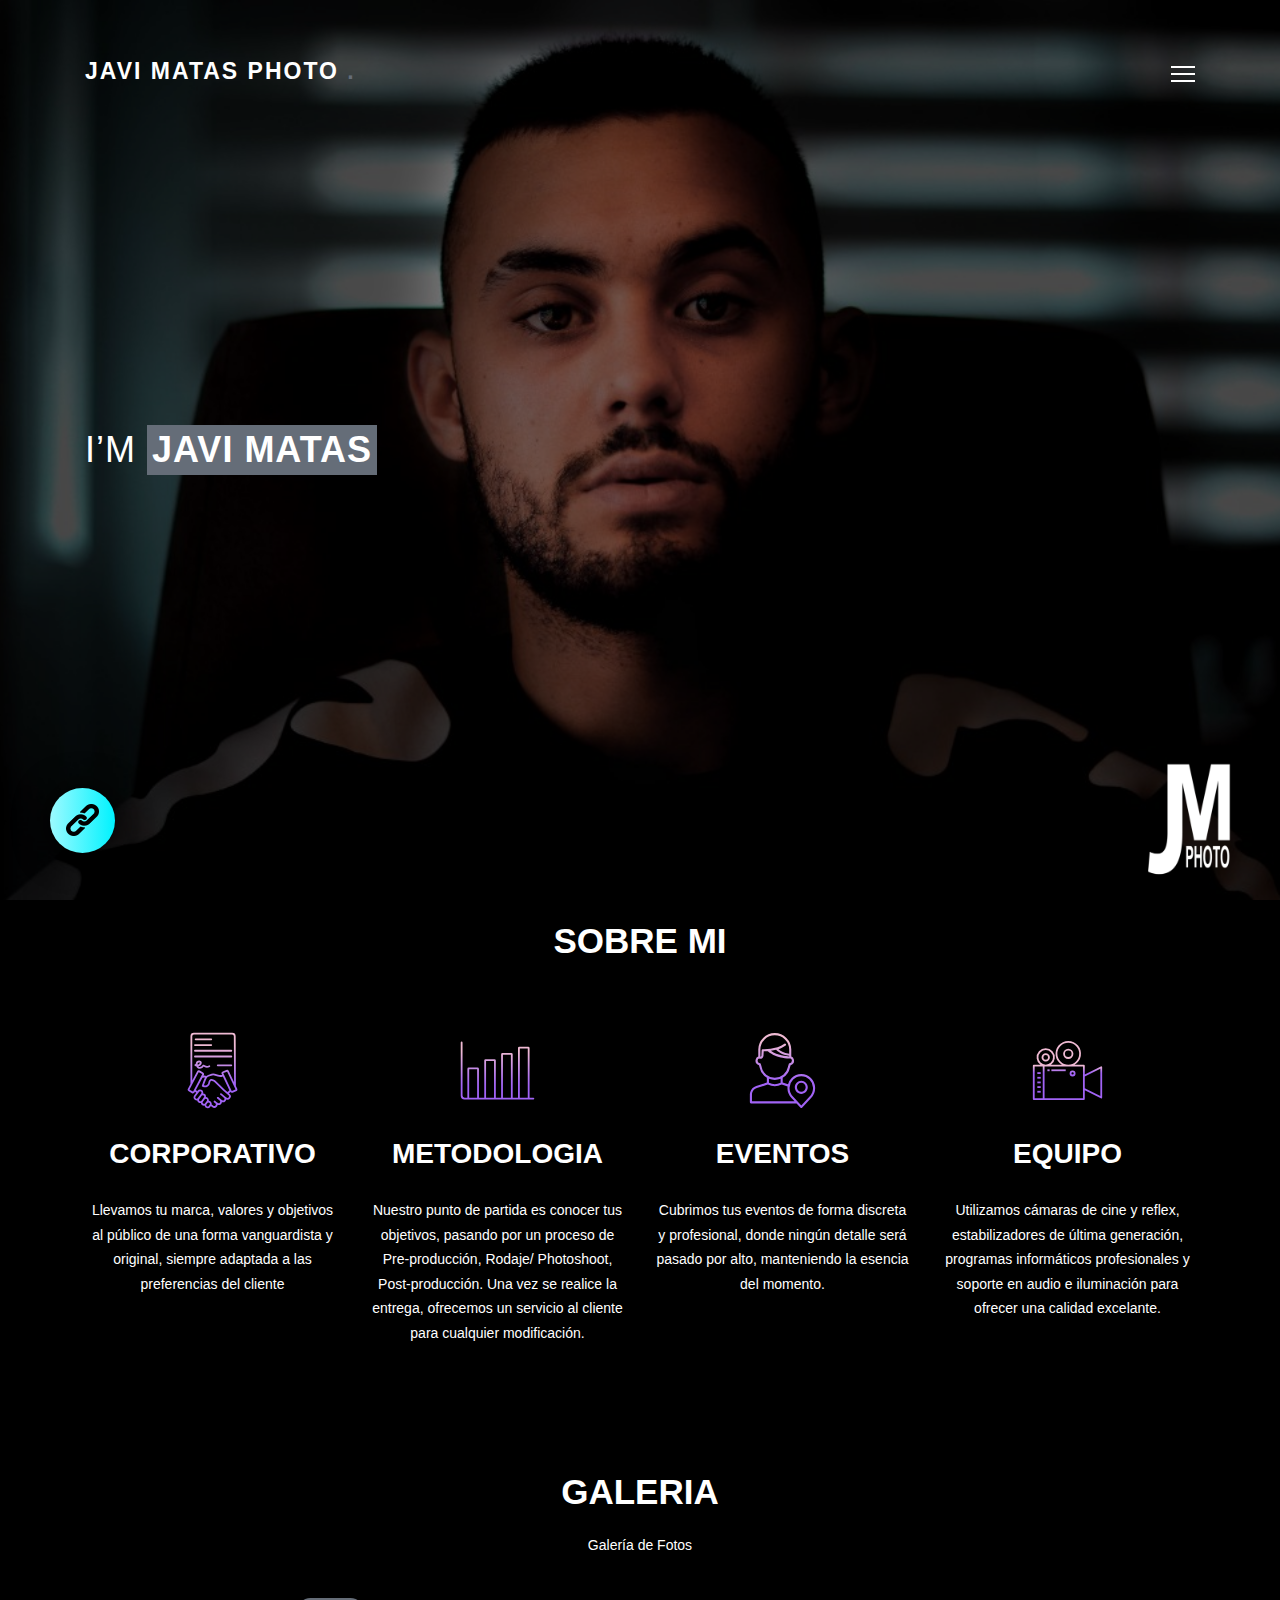
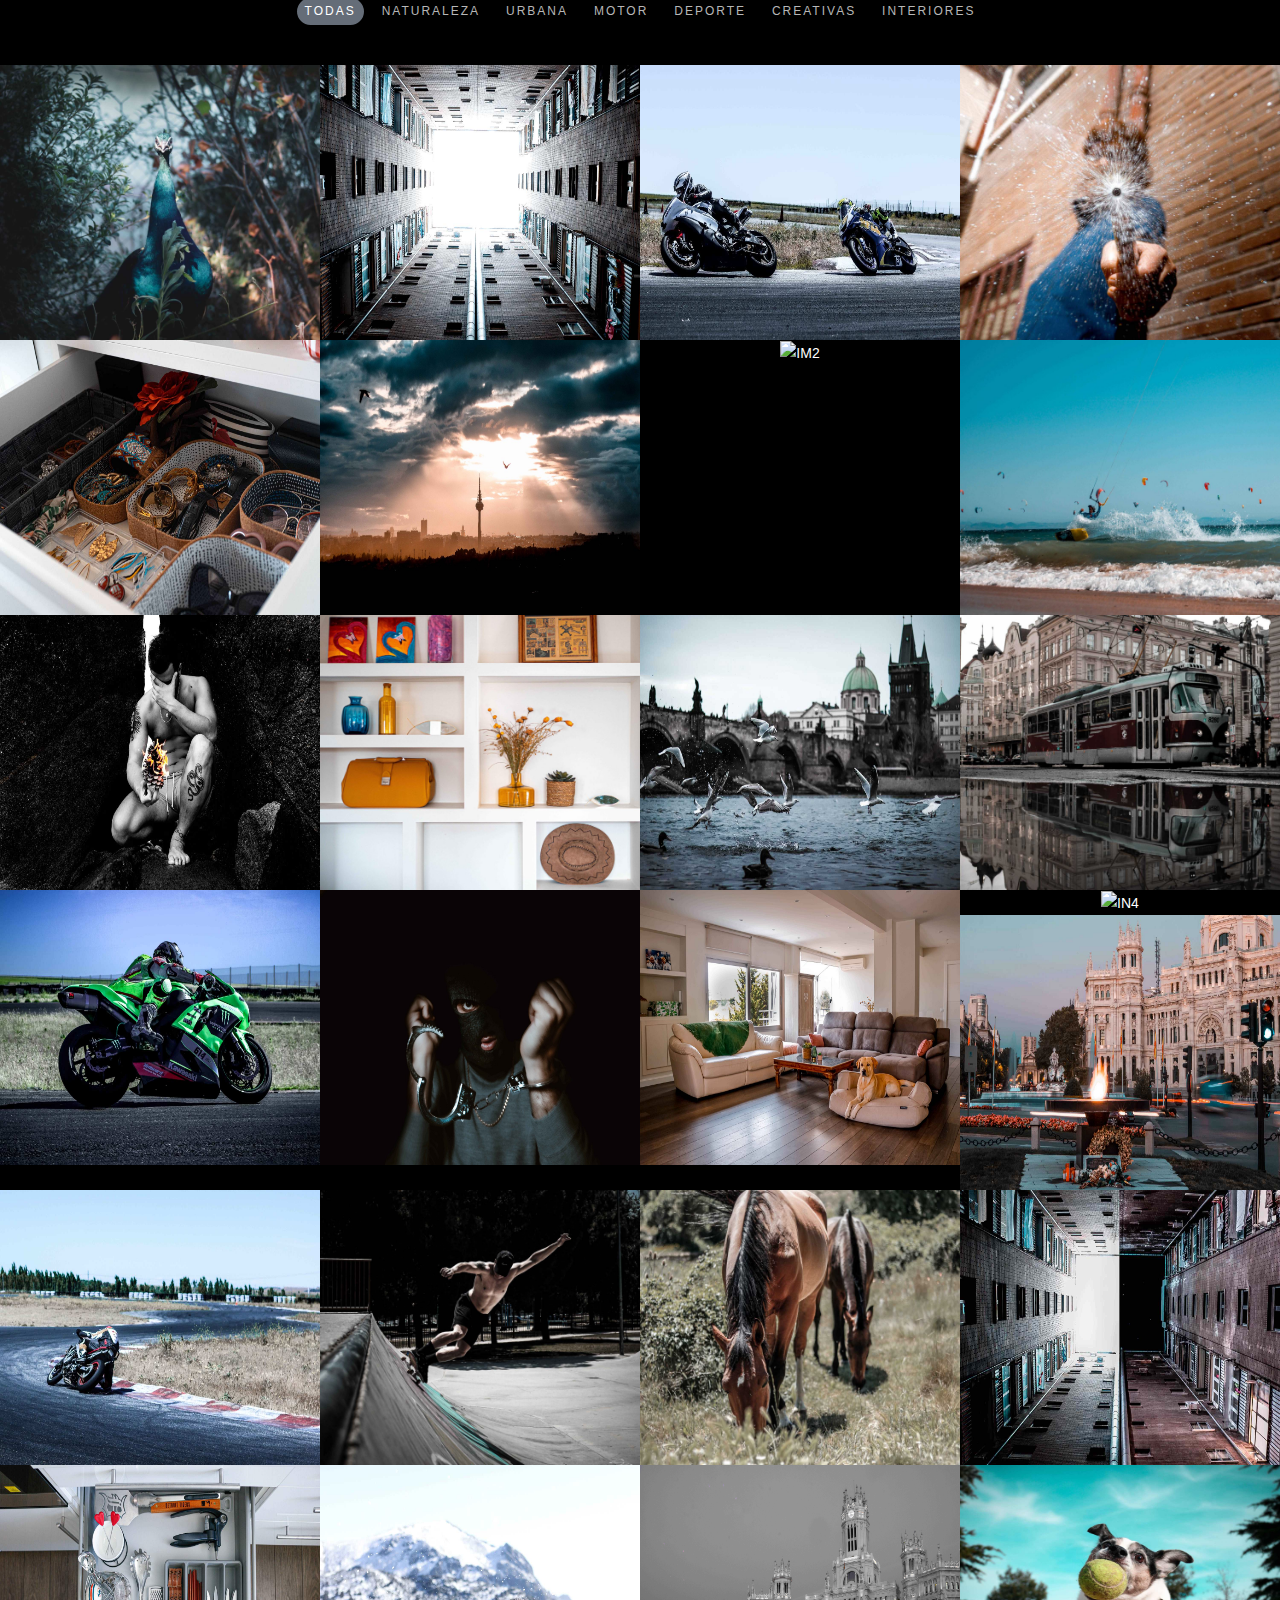
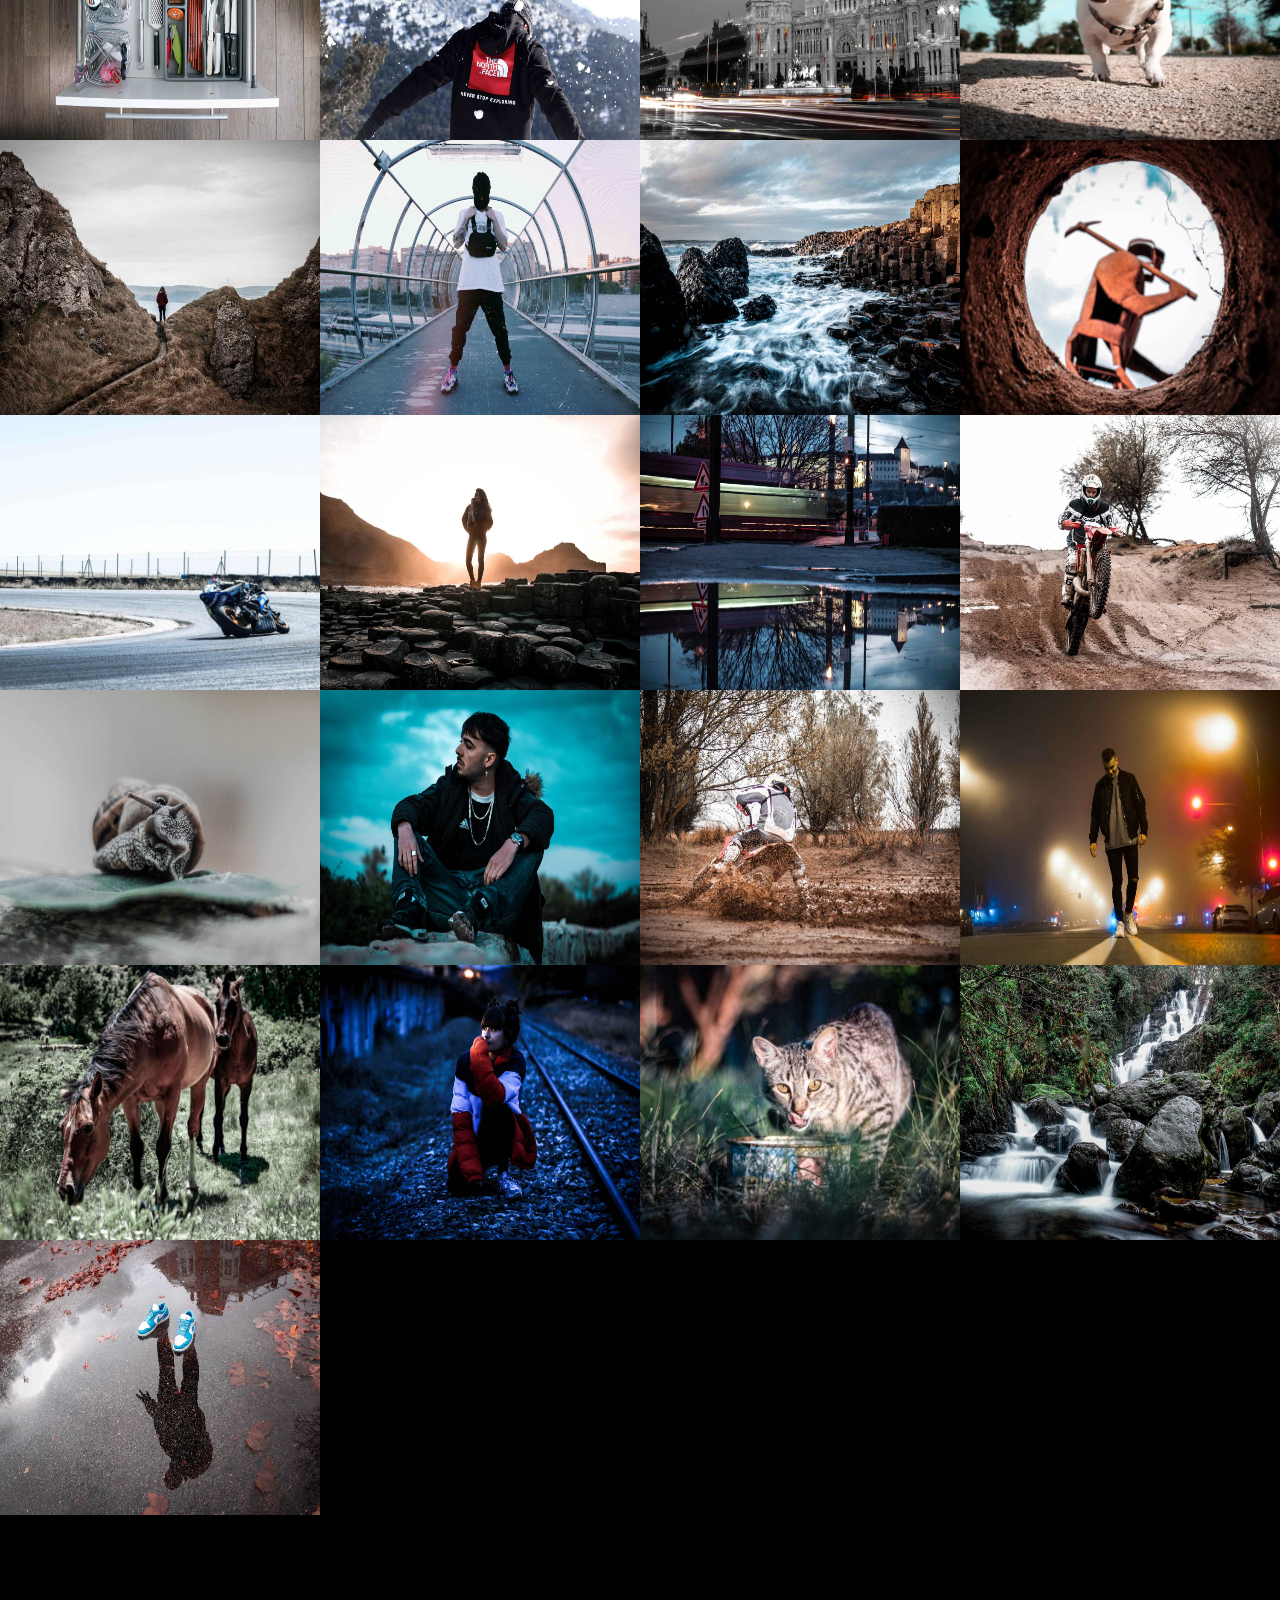
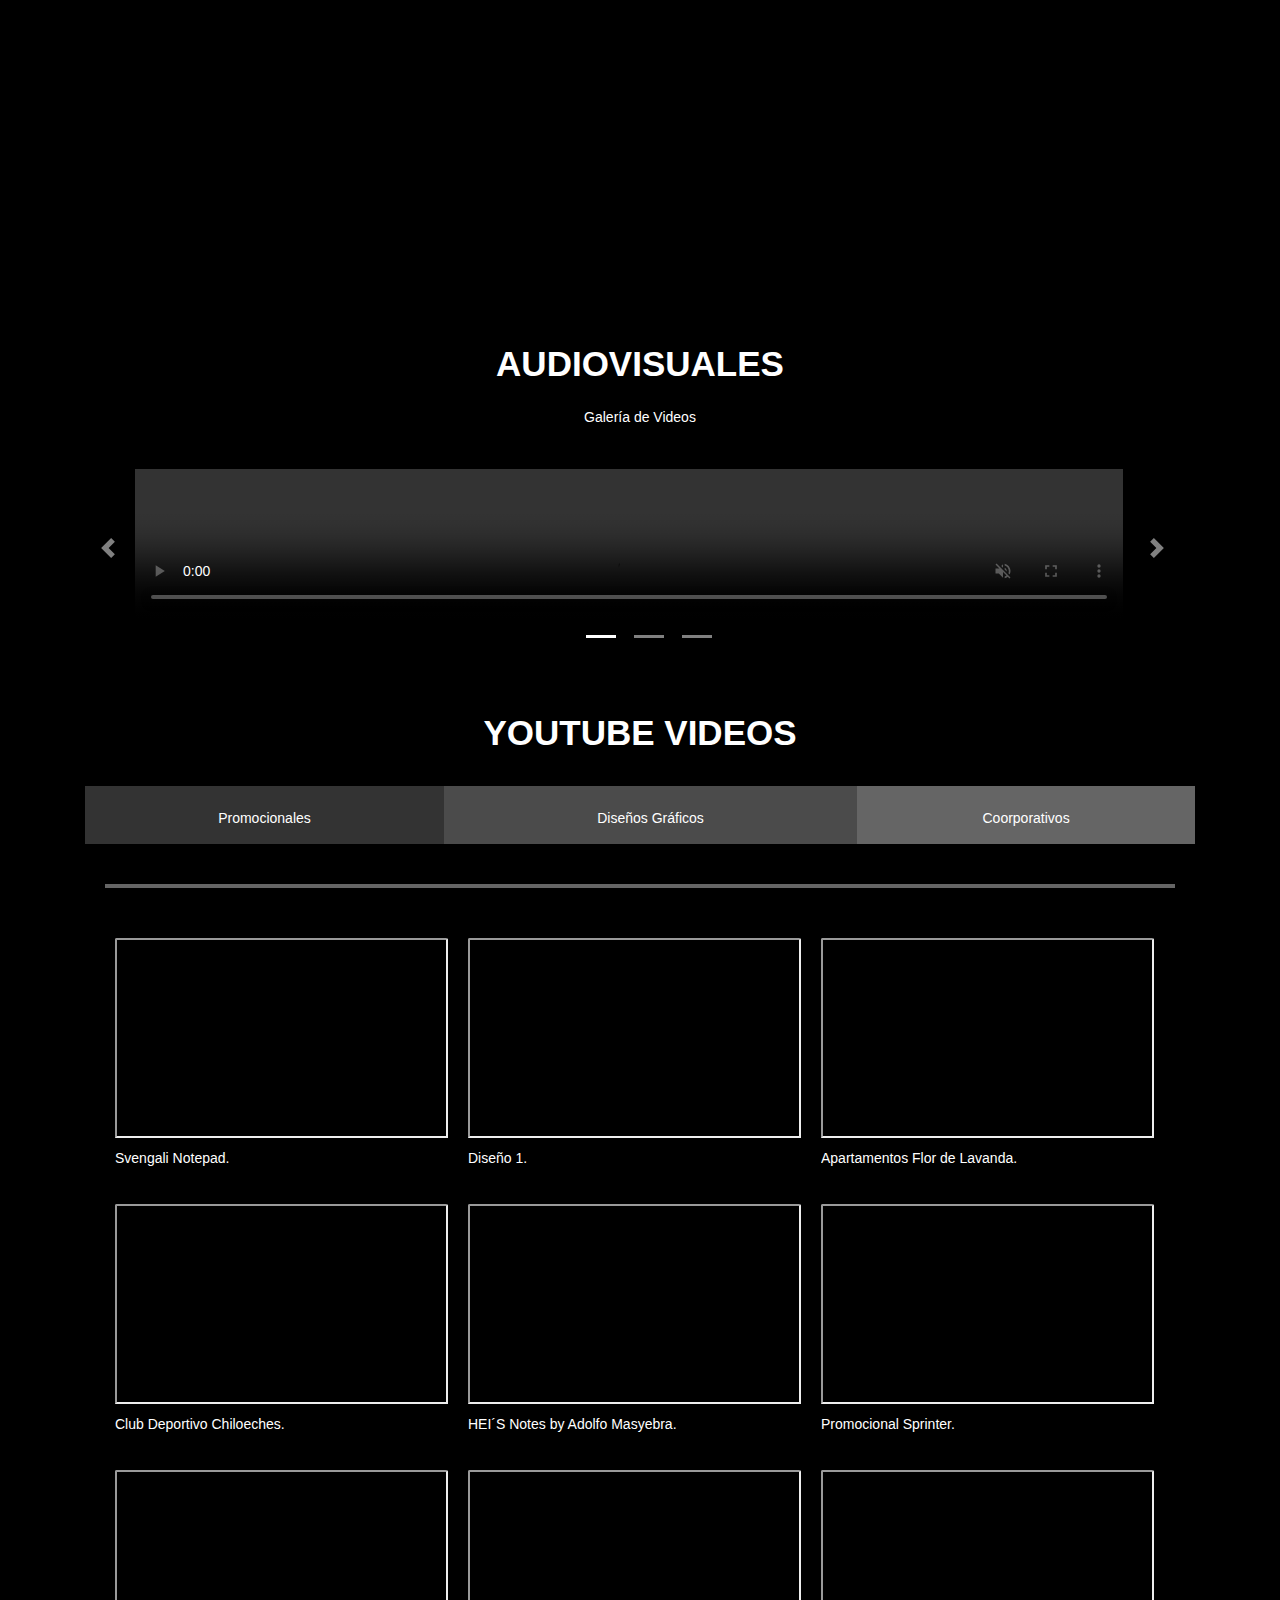
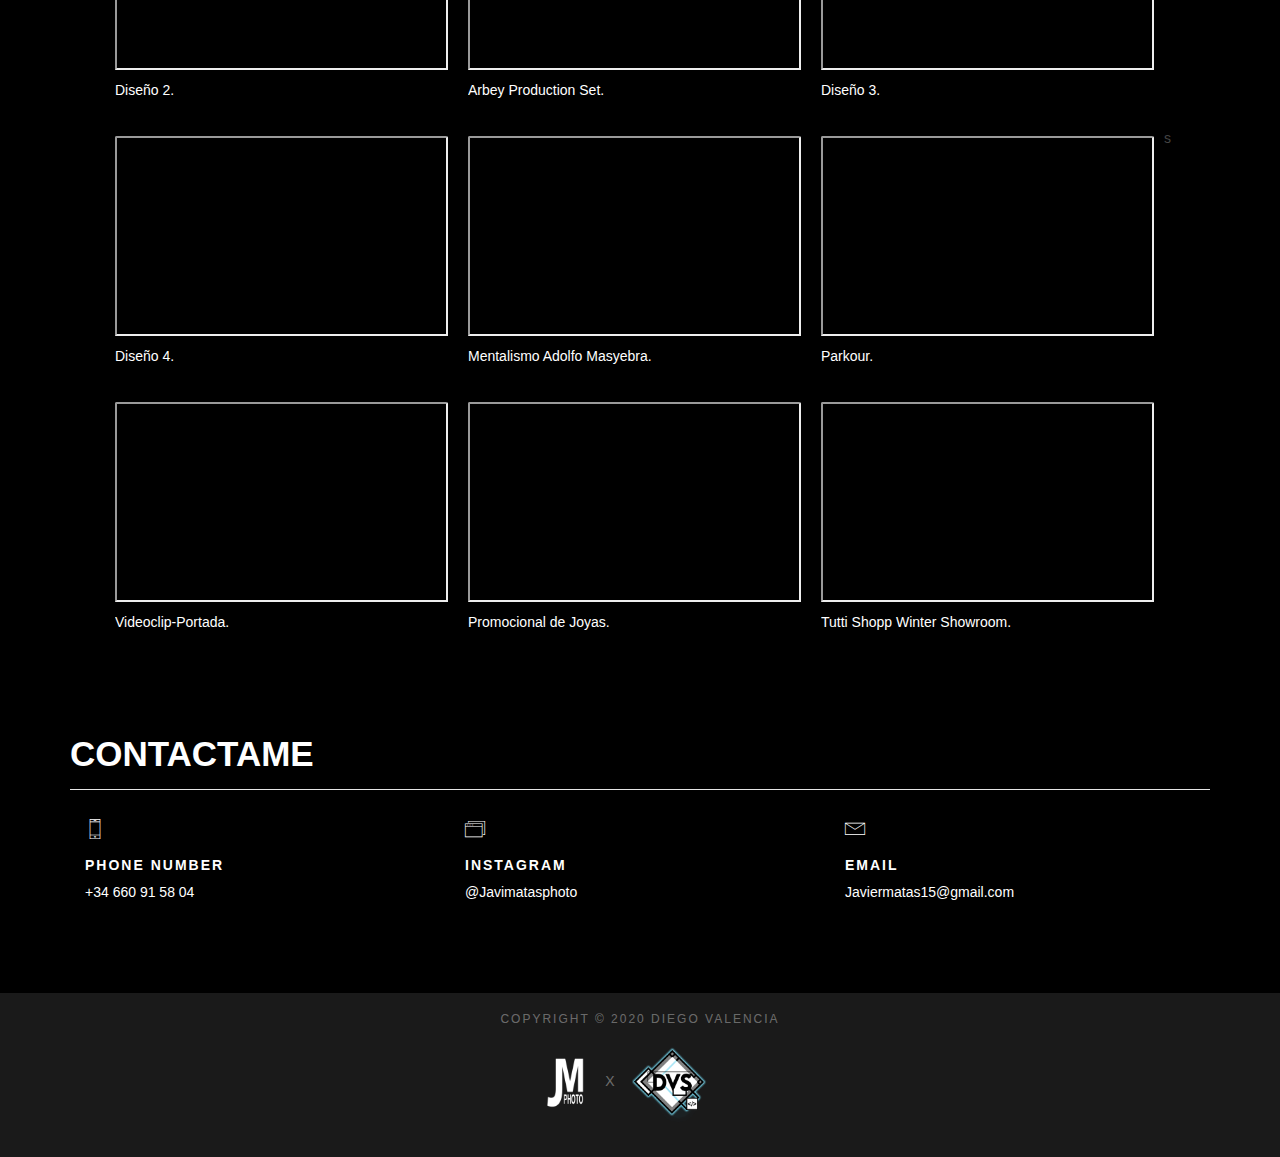
==== commit 57cd1700: "Web estado 2020; primera vez subida" ====
--- a/index.html
+++ b/index.html
@@ -1,72 +1,36 @@
 <!DOCTYPE html>
-<html style="background-color: black;" class="no-js" lang="en-US">
+<html lang="en">
 
 	<head>
 	
 		<!-- Meta -->
-		<!-- Iconos diseñados por <a href="https://www.flaticon.es/autores/pixel-perfect" title="Pixel perfect">Pixel perfect</a> from <a href="https://www.flaticon.es/" title="Flaticon"> www.flaticon.es</a>-->
 		<meta charset="utf-8">
 		<meta name="viewport" content="width=device-width, initial-scale=1, maximum-scale=1">
 		<script src="https://ajax.googleapis.com/ajax/libs/jquery/1.11.0/jquery.min.js"></script>
 
 		<!-- Title -->
 		<title>Javi Matas Photo</title>
-		
-		<!-- Favicon -->
+	
 		<link rel="shortcut icon" href="images/logo.png">
 	
 		<!-- Bootstrap -->
 		<link href="layout/plugins/bootstrap/css/bootstrap.min.css" rel="stylesheet">
-		<script src="https://cdnjs.cloudflare.com/ajax/libs/popper.js/1.14.3/umd/popper.min.js"
-    integrity="sha384-ZMP7rVo3mIykV+2+9J3UJ46jBk0WLaUAdn689aCwoqbBJiSnjAK/l8WvCWPIPm49" crossorigin="anonymous"></script>
-    <script src="https://ajax.googleapis.com/ajax/libs/jquery/2.1.1/jquery.min.js"></script>
-		<!-- Animations -->
-		<link href="layout/plugins/animate/animate.css" rel="stylesheet" />
-		
-		<!-- Font awesome -->
-		<link rel="stylesheet" type="text/css" href="layout/plugins/fontawesome/css/all.min.css" />
 		
 		<!-- Linea icons -->
 		<link rel="stylesheet" type="text/css" href="layout/plugins/linea/arrows/styles.css" />
 		<link rel="stylesheet" type="text/css" href="layout/plugins/linea/basic/styles.css" />
 		
-		
-		<!-- Owl Carousel -->
-		<link rel="stylesheet" type="text/css" href="layout/plugins/owlcarousel/owl.carousel.min.css" />
-		
-		<!-- Isotope -->
-    	<link rel="stylesheet" href="layout/plugins/isotope/isotope.css" type="text/css">
-		
 		<!-- Stylesheet -->
 		<link rel="stylesheet" type="text/css" href="layout/style.css">
-		<link rel="stylesheet" type="text/css" href="layout/media.css">
+		<link rel="stylesheet" type="text/css" href="layout/mediaQueries.css">
 		
 		<!-- Color schema -->
 		<link class="colors" rel="stylesheet" href="layout/colors/grey.css" type="text/css">
-		
-		<!-- HTML5 Shim and Respond.js IE8 support of HTML5 elements and media queries -->
-		<!--[if lt IE 9]>
-			<script src="layout/plugins/html5shiv/html5shiv.js"></script>
-			<script src="layout/plugins/respond/respond.min.js"></script>
-		<![endif]-->
 		
 	</head>
 	
 	<body>
 	
-		<!-- Loader -->
-		<div class="page-loader">
-
-			<div class="line-scale">
-
-				<div class="line line1"></div>
-				<div class="line line2"></div>
-				<div class="line line3"></div>
-				<div class="line line4"></div>
-				<div class="line line5"></div>
-			</div>
-		</div>
-		
 		<!-- Header -->
 		<header>
 			<nav  class="navbar">
@@ -85,8 +49,6 @@
 						<span class="line3"></span>
 					</a>
 
-					
-						
 				</div>
 			</nav>
 		</header>
@@ -112,21 +74,22 @@
 						<li><a href="cartel.html">CARTEL</a></li>
 						<li><a href="#about">Sobre mi</a></li>
 						<li><a href="#portfolio">Galeria</a></li>
-						<li><a href="#audiovisuales">Audiovisules</a></li>
-						<li><a href="#instagram">Instagram</a></li>
+						<li><a href="#audiovisuales">Audiovisuales</a></li>
 						<li><a href="#contact">Contactame</a></li>
 					</ul>
 					
 				</div>
 			</div>
+
 		</div>
 	
 		<!-- Intro -->
-		<div id="welcome" class="intro image-bg">
-		
+		<div class="intro image-bg" title="#">
+			
 			<!-- Text slider -->
 			<div class="intro-text">
 				<div class="container">
+
 					<span>I’m </span>
 					<span class="words-wrapper">
 						<b class="is-visible">Javi Matas</b>
@@ -138,36 +101,71 @@
 					
 				</div>
 			</div>
-			
-			
+	
 		</div>
-		<div><img class="logoimg" alt="#" src="images/logo2.png" style="position:absolute;bottom:0;right:0;" /></p></div>
-		<a href="javascript:void(0);" id="scroll" title="Scroll to Top" style="display: none;">Top<span></span></a>
+		<div class="base-wrapper">
+			<div class="base">
+				<img style="width: 50%;" src="images/iconos/Link.png" alt="link">
+			</div>
+			<a href="https://www.instagram.com/javimatasphoto/" target="_blank">
+			  <div class="hidden-childs hc-3">
+				<img style="width: 50%;" src="images/iconos/Instagram.png" alt="Instagram">
+			  </div>
+			</a>
+			
+			<a href="https://www.youtube.com/channel/UCZUFuVGmbh_rEkjotU85xUQ" target="_blank">
+			  <div class="hidden-childs hc-2">
+				<img style="width: 50%;" src="images/iconos/Youtube.png" alt="Youtube">
+			  </div>
+			</a>
+			
+			<a href="tel:+34660915804" target="_blank">
+			  <div class="hidden-childs hc-1">
+				<img style="width: 50%;" src="images/iconos/Movil.png" alt="Movil">
+			  </div>
+			</a>
+			
+			<a href="mailto:Javiermatas15@gmail.com" target="_blank">
+			  <div class="hidden-childs hc-4">
+				<img style="width: 50%;" src="images/iconos/Email.png" alt="Email">
+			  </div>
+			</a>
+
+		</div>
+		<!--Logo pantalla carga Abajo derecha-->
+		<div><img class="logoimg" alt="#" src="images/logo2.png" style="position:absolute;bottom:0;right:0;" /></div>
+
+		
 		<!-- About -->
-		<section id="about" style="background-color: black;padding-top: 8em; padding-bottom: 3em;">
+		<section id="about" style="background-color: black;padding-top: 20px; padding-bottom: 3em;">
 			<h1 style="color: white;padding-bottom: 2em;" class="text-center">SOBRE MI</h1>
 			<div class="container">
-			<div class="row text-center" style="color: white;">
-				<div class="col-lg-3 col-md-6 col-sm-12">
-					<img style="width: 30%;" alt="#" src="images/iconos/coorporativo.svg">
-					<h2 style="padding-top: 1em;padding-bottom: 1em;">CORPORATIVO</h2>
-					<p>Llevamos tu marca, valores y objetivos al público de una forma vanguardista y original, siempre adaptada a las preferencias del cliente</p>
-				</div>
-				<div class="col-lg-3 col-md-6 col-sm-12">
-					<img style="width: 30%;" alt="#" src="images/iconos/metodologia.svg">
-					<h2 style="padding-top: 1em;padding-bottom: 1em;">METODOLOGIA</h2>
-					<p>Nuestro punto de partida es conocer tus objetivos, pasando por un proceso de Pre-producción, Rodaje/ Photoshoot, Post-producción. Una vez se realice la entrega, ofrecemos un servicio al cliente para cualquier modificación.</p>
-				</div>
-				<div class="col-lg-3 col-md-6 col-sm-12">
-					<img style="width: 30%;" alt="#" src="images/iconos/usuario.svg">
-					<h2 style="padding-top: 1em;padding-bottom: 1em;">EVENTOS</h2>
-					<p>Cubrimos tus eventos de forma discreta y profesional, donde ningún detalle será pasado por alto, manteniendo la esencia del momento.</p>
-				</div>
-				<div class="col-lg-3 col-md-6 col-sm-12">
-					<img style="width: 30%;" alt="#" src="images/iconos/evento.svg">
-					<h2 style="padding-top: 1em;padding-bottom: 1em;">EQUIPO</h2>
-					<p>Utilizamos cámaras de cine y reflex, estabilizadores de última generación, programas informáticos profesionales y soporte en audio e iluminación para ofrecer una calidad excelante.</p>		
-				</div>
+				<div class="row text-center" style="color: white;">
+
+					<div class="col-lg-3 col-md-6 col-sm-12">
+						<img style="width: 30%;" alt="#" src="images/iconos/coorporativo.svg">
+						<h2 style="padding-top: 1em;padding-bottom: 1em;">CORPORATIVO</h2>
+						<p>Llevamos tu marca, valores y objetivos al público de una forma vanguardista y original, siempre adaptada a las preferencias del cliente</p>
+					</div>
+
+					<div class="col-lg-3 col-md-6 col-sm-12">
+						<img style="width: 30%;" alt="#" src="images/iconos/metodologia.svg">
+						<h2 style="padding-top: 1em;padding-bottom: 1em;">METODOLOGIA</h2>
+						<p>Nuestro punto de partida es conocer tus objetivos, pasando por un proceso de Pre-producción, Rodaje/ Photoshoot, Post-producción. Una vez se realice la entrega, ofrecemos un servicio al cliente para cualquier modificación.</p>
+					</div>
+
+					<div class="col-lg-3 col-md-6 col-sm-12">
+						<img style="width: 30%;" alt="#" src="images/iconos/usuario.svg">
+						<h2 style="padding-top: 1em;padding-bottom: 1em;">EVENTOS</h2>
+						<p>Cubrimos tus eventos de forma discreta y profesional, donde ningún detalle será pasado por alto, manteniendo la esencia del momento.</p>
+					</div>
+
+					<div class="col-lg-3 col-md-6 col-sm-12">
+						<img style="width: 30%;" alt="#" src="images/iconos/evento.svg">
+						<h2 style="padding-top: 1em;padding-bottom: 1em;">EQUIPO</h2>
+						<p>Utilizamos cámaras de cine y reflex, estabilizadores de última generación, programas informáticos profesionales y soporte en audio e iluminación para ofrecer una calidad excelante.</p>		
+					</div>
+
 				</div>		
 			</div>
 		</section>
@@ -180,10 +178,9 @@
 			<!-- Section title -->
 				<div  class="section-title text-center col-md-8 offset-md-2">
 
-				<div class="btn-group dropright" style="background-color: black;">
-
-  				<h1 style="color: white;padding-bottom: 20px;padding-top: 20px;" class="text-center">GALERIA</h1>
-				</div>
+					<div class="btn-group dropright" style="background-color: black;">
+						<h1 style="color: white;padding-bottom: 20px;padding-top: 40px;" class="text-center">GALERIA</h1>
+					</div>
 
 				<p>Galería de Fotos</p>
 			</div>
@@ -201,6 +198,7 @@
 					<li data-mixitup-control class="filter" data-filter=".Deporte">Deporte</li>
 					<li data-mixitup-control class="filter" data-filter=".Creativa">Creativas</li>
 					<li data-mixitup-control class="filter" data-filter=".Interiores">Interiores</li>
+
 				</ul>
 			</div>
 			
@@ -211,7 +209,7 @@
 				<li  class="portfolio-item mix all Naturaleza" data-my-order="1">
 						<div class="portfolio-hover">
 							<div class="portfolio-hover-content">
-								<img alt="#" data-enlargeable width="100" style="cursor: zoom-in " class="imagen"src="images/works/Naturaleza/IN1.jpg" />
+								<img alt="IN1" data-enlargeable width="100" style="cursor: zoom-in " class="imagen" src="images/works/Naturaleza/IN1.jpg" />
 							</div>
 						</div>							
 				</li>
@@ -220,7 +218,7 @@
 				<li class="portfolio-item mix all Urbana" data-my-order="2">
 						<div class="portfolio-hover">
 							<div class="portfolio-hover-content">
-								<img alt="#"  data-enlargeable width="100" style="cursor: zoom-in "class="imagen" src="images/works/Urbana/IU1.jpg"/>
+								<img alt="IU1"  data-enlargeable width="100" style="cursor: zoom-in " class="imagen" src="images/works/Urbana/IU1.jpg"/>
 							</div>
 						</div>						
 				</li>
@@ -229,526 +227,360 @@
 				<li class="portfolio-item mix all Motor" data-my-order="3">		
 						<div class="portfolio-hover">
 							<div class="portfolio-hover-content">
-								<img data-enlargeable width="100" style="cursor: zoom-in " class="imagen" src="images/works/Motor/IM1.jpg" alt="" />
+								<img data-enlargeable width="100" style="cursor: zoom-in " class="imagen" src="images/works/Motor/IM1.jpg" alt="IM1" />
 							</div>
 						</div>											
 				</li>
+
 				
 				<!-- Item 4 -->
-				<!-- <li class="portfolio-item mix all Deporte" data-my-order="4">
-					<a href="portfolio/sample-one.html" class="link-wrapper" rel="item-four">
-						<div class="portfolio-hover">
-							<div class="portfolio-hover-content">
-								<img data-enlargeable width="100" style="cursor: zoom-in " id="miimagen"  class="imagen" src="images/works/Deporte/ID1.jpg" alt="" />
-							</div>
-						</div>
-					</a>							
-				</li> -->
+				<li class="portfolio-item mix all Creativa" data-my-order="4">
+						<div class="portfolio-hover">
+							<div class="portfolio-hover-content">
+								<img data-enlargeable width="100" style="cursor: zoom-in "  class="imagen" src="images/works/Creativa/IC1.jpg" alt="IC1"/>
+							</div>
+						</div>							
+				</li>
 				
 				<!-- Item 5 -->
-				<li class="portfolio-item mix all Creativa" data-my-order="5">
-						<div class="portfolio-hover">
-							<div class="portfolio-hover-content">
-								<img data-enlargeable width="100" style="cursor: zoom-in "  class="imagen" src="images/works/Creativa/IC1.jpg" alt=""/>
-							</div>
-						</div>							
-				</li>
-				
+				<li class="portfolio-item mix all Interiores" data-my-order="5">
+						<div class="portfolio-hover">
+							<div class="portfolio-hover-content">
+								<img data-enlargeable width="100" style="cursor: zoom-in " class="imagen" src="images/works/Interiores/II1.jpg" alt="II1" />
+							</div>
+						</div>							
+				</li>
+				
+
 				<!-- Item 6 -->
-				<li class="portfolio-item mix all Interiores" data-my-order="6">
-						<div class="portfolio-hover">
-							<div class="portfolio-hover-content">
-								<img data-enlargeable width="100" style="cursor: zoom-in " class="imagen" src="images/works/Interiores/II1.jpg" alt="" />
+				<li class="portfolio-item mix all Urbana" data-my-order="6">
+						<div class="portfolio-hover">
+							<div class="portfolio-hover-content">
+								<img data-enlargeable width="100" style="cursor: zoom-in " class="imagen" src="images/works/Urbana/IU2.jpg" alt="IU2"/>
 							</div>
 						</div>							
 				</li>
 				
 				<!-- Item 7 -->
-				<!-- <li class="portfolio-item mix all Naturaleza" data-my-order="7">
-					<a href="portfolio/sample-one.html" class="link-wrapper" rel="item-one">
-						<div class="portfolio-hover">
-							<div class="portfolio-hover-content">
-								<img data-enlargeable width="100" style="cursor: zoom-in " id="miimagen" class="imagen"src="images/works/Naturaleza/IN2.jpg" alt="" />
-							</div>
-						</div>
-					</a>							
-				</li> -->
+				<li class="portfolio-item mix all Motor" data-my-order="7">
+						<div class="portfolio-hover">
+							<div class="portfolio-hover-content">
+								<img data-enlargeable width="100" style="cursor: zoom-in " class="imagen" src="images/works/Motor/IM2.jpg" alt="IM2" />
+							</div>
+						</div>							
+				</li>
 				
 				<!-- Item 8 -->
-				<li class="portfolio-item mix all Urbana" data-my-order="8">
-						<div class="portfolio-hover">
-							<div class="portfolio-hover-content">
-								<img data-enlargeable width="100" style="cursor: zoom-in " class="imagen" src="images/works/Urbana/IU2.jpg" alt=""/>
+				<li class="portfolio-item mix all Deporte" data-my-order="8">
+						<div class="portfolio-hover">
+							<div class="portfolio-hover-content">
+								<img data-enlargeable width="100" style="cursor: zoom-in " class="imagen" src="images/works/Deporte/ID2.jpg" alt="ID2" />
 							</div>
 						</div>							
 				</li>
 				
 				<!-- Item 9 -->
-				<li class="portfolio-item mix all Motor" data-my-order="9">
-						<div class="portfolio-hover">
-							<div class="portfolio-hover-content">
-								<img data-enlargeable width="100" style="cursor: zoom-in " class="imagen" src="images/works/Motor/IM2.jpg" alt="" />
+				<li class="portfolio-item mix all Creativa" data-my-order="9">
+						<div class="portfolio-hover">
+							<div class="portfolio-hover-content">
+								<img data-enlargeable width="100" style="cursor: zoom-in "  class="imagen" src="images/works/Creativa/IC2.jpg" alt="IC2"/>
 							</div>
 						</div>							
 				</li>
 				
 				<!-- Item 10 -->
-				<li class="portfolio-item mix all Deporte" data-my-order="10">
-						<div class="portfolio-hover">
-							<div class="portfolio-hover-content">
-								<img data-enlargeable width="100" style="cursor: zoom-in "class="imagen" src="images/works/Deporte/ID2.jpg" alt="" />
-							</div>
-						</div>							
-				</li>
-				
+				<li class="portfolio-item mix all Interiores" data-my-order="10">
+						<div class="portfolio-hover">
+							<div class="portfolio-hover-content">
+								<img data-enlargeable width="100" style="cursor: zoom-in " class="imagen" src="images/works/Interiores/II2.jpg" alt="II2" />
+							</div>
+						</div>							
+				</li>
 				<!-- Item 11 -->
-				<li class="portfolio-item mix all Creativa" data-my-order="11">
-						<div class="portfolio-hover">
-							<div class="portfolio-hover-content">
-								<img data-enlargeable width="100" style="cursor: zoom-in "  class="imagen" src="images/works/Creativa/IC2.jpg" alt=""/>
+				<li class="portfolio-item mix all Naturaleza" data-my-order="11">
+						<div class="portfolio-hover">
+							<div class="portfolio-hover-content">
+								<img data-enlargeable width="100" style="cursor: zoom-in " class="imagen" src="images/works/Naturaleza/IN3.jpg" alt="IN3" />
 							</div>
 						</div>							
 				</li>
 				
 				<!-- Item 12 -->
-				<li class="portfolio-item mix all Interiores" data-my-order="12">
-						<div class="portfolio-hover">
-							<div class="portfolio-hover-content">
-								<img data-enlargeable width="100" style="cursor: zoom-in " class="imagen" src="images/works/Interiores/II2.jpg" alt="" />
-							</div>
-						</div>							
-				</li>
+				<li class="portfolio-item mix all Urbana" data-my-order="12">
+						<div class="portfolio-hover">
+							<div class="portfolio-hover-content">
+								<img data-enlargeable width="100" style="cursor: zoom-in " class="imagen" src="images/works/Urbana/IU3.jpg" alt="IU3"/>
+							</div>
+						</div>							
+				</li>
+				
 				<!-- Item 13 -->
-				<li class="portfolio-item mix all Naturaleza" data-my-order="13">
-						<div class="portfolio-hover">
-							<div class="portfolio-hover-content">
-								<img data-enlargeable width="100" style="cursor: zoom-in " class="imagen"src="images/works/Naturaleza/IN3.jpg" alt="" />
+				<li class="portfolio-item mix all Motor" data-my-order="13">
+						<div class="portfolio-hover">
+							<div class="portfolio-hover-content">
+								<img data-enlargeable width="100" style="cursor: zoom-in " class="imagen" src="images/works/Motor/IM3.jpg" alt="IM3"/>
 							</div>
 						</div>							
 				</li>
 				
 				<!-- Item 14 -->
-				<li class="portfolio-item mix all Urbana" data-my-order="14">
-						<div class="portfolio-hover">
-							<div class="portfolio-hover-content">
-								<img data-enlargeable width="100" style="cursor: zoom-in " class="imagen" src="images/works/Urbana/IU3.jpg" alt=""/>
+				<li class="portfolio-item mix all Creativa" data-my-order="14">
+						<div class="portfolio-hover">
+							<div class="portfolio-hover-content">
+								<img data-enlargeable width="100" style="cursor: zoom-in "  class="imagen" src="images/works/Creativa/IC3.jpg" alt="IC3"/>
 							</div>
 						</div>							
 				</li>
 				
 				<!-- Item 15 -->
-				<li class="portfolio-item mix all Motor" data-my-order="15">
-						<div class="portfolio-hover">
-							<div class="portfolio-hover-content">
-								<img data-enlargeable width="100" style="cursor: zoom-in " class="imagen" src="images/works/Motor/IM3.jpg" alt="" />
-							</div>
-						</div>							
-				</li>
-				
+				<li class="portfolio-item mix all Interiores" data-my-order="15">
+						<div class="portfolio-hover">
+							<div class="portfolio-hover-content">
+								<img data-enlargeable width="100" style="cursor: zoom-in " class="imagen" src="images/works/Interiores/II3.jpg" alt="II3"/>
+							</div>
+						</div>							
+				</li>
+
 				<!-- Item 16 -->
-				<!-- <li class="portfolio-item mix all Deporte" data-my-order="16">
-					<a href="portfolio/sample-one.html" class="link-wrapper" rel="item-four">
-						<div class="portfolio-hover">
-							<div class="portfolio-hover-content">
-								<img data-enlargeable width="100" style="cursor: zoom-in " id="miimagen" class="imagen" src="images/works/Deporte/ID3.jpg" alt="" />
-							</div>
-						</div>
-					</a>							
-				</li> -->
+				<li class="portfolio-item mix all Naturaleza" data-my-order="16">
+						<div class="portfolio-hover">
+							<div class="portfolio-hover-content">
+								<img data-enlargeable width="100" style="cursor: zoom-in " class="imagen" src="images/works/Naturaleza/IN4.jpg" alt="IN4"/>
+							</div>
+						</div>							
+				</li>
 				
 				<!-- Item 17 -->
-				<li class="portfolio-item mix all Creativa" data-my-order="17">
-						<div class="portfolio-hover">
-							<div class="portfolio-hover-content">
-								<img data-enlargeable width="100" style="cursor: zoom-in "  class="imagen" src="images/works/Creativa/IC3.jpg" alt=""/>
-							</div>
-						</div>							
-				</li>
-				
+				<li class="portfolio-item mix all Urbana" data-my-order="17">
+						<div class="portfolio-hover">
+							<div class="portfolio-hover-content">
+								<img data-enlargeable width="100" style="cursor: zoom-in "  class="imagen" src="images/works/Urbana/IU4.jpg" alt="IU4"/>
+							</div>
+						</div>							
+				</li>
+
+
 				<!-- Item 18 -->
-				<li class="portfolio-item mix all Interiores" data-my-order="18">
-						<div class="portfolio-hover">
-							<div class="portfolio-hover-content">
-								<img data-enlargeable width="100" style="cursor: zoom-in "class="imagen" src="images/works/Interiores/II3.jpg" alt="" />
-							</div>
-						</div>							
-				</li>
-
+				<li class="portfolio-item mix all Motor" data-my-order="18">
+						<div class="portfolio-hover">
+							<div class="portfolio-hover-content">
+								<img data-enlargeable width="100" style="cursor: zoom-in " class="imagen" src="images/works/Motor/IM4.jpg" alt="IM4"/>
+							</div>
+						</div>						
+				</li>
+				
 				<!-- Item 19 -->
-				<li class="portfolio-item mix all Naturaleza" data-my-order="19">
-						<div class="portfolio-hover">
-							<div class="portfolio-hover-content">
-								<img data-enlargeable width="100" style="cursor: zoom-in "  class="imagen"src="images/works/Naturaleza/IN4.jpg" alt="" />
-							</div>
-						</div>							
-				</li>
-				
-				<!-- Item 20 -->
-				<li class="portfolio-item mix all Urbana" data-my-order="20">
-						<div class="portfolio-hover">
-							<div class="portfolio-hover-content">
-								<img data-enlargeable width="100" style="cursor: zoom-in "  class="imagen" src="images/works/Urbana/IU4.jpg" alt=""/>
-							</div>
-						</div>							
-				</li>
-
-
+				<li class="portfolio-item mix all Deporte" data-my-order="19">
+						<div class="portfolio-hover">
+							<div class="portfolio-hover-content">
+								<img data-enlargeable width="100" style="cursor: zoom-in " class="imagen" src="images/works/Deporte/ID4.jpg" alt="ID4"/>
+							</div>
+						</div>							
+				</li>
+				<!-- Item 20-->
+				<li class="portfolio-item mix all Naturaleza" data-my-order="20">
+						<div class="portfolio-hover">
+							<div class="portfolio-hover-content">
+								<img data-enlargeable width="100" style="cursor: zoom-in " class="imagen" src="images/works/Naturaleza/IN11.jpg" alt="IN11"/>
+							</div>
+						</div>							
+				</li>
 				<!-- Item 21 -->
-				<li class="portfolio-item mix all Motor" data-my-order="21">
-						<div class="portfolio-hover">
-							<div class="portfolio-hover-content">
-								<img data-enlargeable width="100" style="cursor: zoom-in " class="imagen" src="images/works/Motor/IM4.jpg" alt="" />
+				<li class="portfolio-item mix all Creativa" data-my-order="21">
+						<div class="portfolio-hover">
+							<div class="portfolio-hover-content">
+								<img data-enlargeable width="100" style="cursor: zoom-in " class="imagen" src="images/works/Creativa/IC4.jpg" alt="IC4"/>
+							</div>
+						</div>							
+				</li>
+				
+				<!-- Item 22 -->
+				<li class="portfolio-item mix all Interiores" data-my-order="22">
+						<div class="portfolio-hover">
+							<div class="portfolio-hover-content">
+								<img data-enlargeable width="100" style="cursor: zoom-in " class="imagen" src="images/works/Interiores/II4.jpg" alt="II4"/>
+							</div>
+						</div>
+				</li>
+
+				<!-- Item 23 -->
+				<li class="portfolio-item mix all Deporte" data-my-order="23">
+						<div class="portfolio-hover">
+							<div class="portfolio-hover-content">
+								<img data-enlargeable width="100" style="cursor: zoom-in " class="imagen" src="images/works/Naturaleza/IN5.jpg" alt="IN5"/>
+							</div>
+						</div>							
+				</li>
+
+				<!-- Item 24-->
+				<li class="portfolio-item mix all Urbana" data-my-order="24">
+						<div class="portfolio-hover">
+							<div class="portfolio-hover-content">
+								<img data-enlargeable width="100" style="cursor: zoom-in " class="imagen" src="images/works/Urbana/IU5.jpg" alt="IU5"/>
+							</div>
+						</div>							
+				</li>
+
+				<!-- Item 25 -->
+				<li class="portfolio-item mix all Naturaleza" data-my-order="25">
+						<div class="portfolio-hover">
+							<div class="portfolio-hover-content">
+								<img data-enlargeable width="100" style="cursor: zoom-in " class="imagen" src="images/works/Naturaleza/IN6.jpg" alt="IN6"/>
+							</div>
+						</div>							
+				</li>
+
+				<!-- Item 26 -->
+				<li class="portfolio-item mix all Naturaleza" data-my-order="26">
+						<div class="portfolio-hover">
+							<div class="portfolio-hover-content">
+								<img data-enlargeable width="100" style="cursor: zoom-in " class="imagen" src="images/works/Naturaleza/IN7.jpg" alt="IN7"/>
+							</div>
+						</div>							
+				</li>
+
+				<!-- Item 27 -->
+				<li class="portfolio-item mix all Urbana" data-my-order="27">
+						<div class="portfolio-hover">
+							<div class="portfolio-hover-content">
+								<img data-enlargeable width="100" style="cursor: zoom-in "  class="imagen" src="images/works/Urbana/IU7.jpg" alt="IU7"/>
+							</div>
+						</div>							
+				</li>
+
+				<!-- Item 28 -->
+				<li class="portfolio-item mix all Naturaleza" data-my-order="28">
+						<div class="portfolio-hover">
+							<div class="portfolio-hover-content">
+								<img data-enlargeable width="100" style="cursor: zoom-in " class="imagen" src="images/works/Naturaleza/IN8.jpg" alt="IN8"/>
+							</div>
+						</div>							
+				</li>
+
+				<!-- Item 29 -->
+				<li class="portfolio-item mix all Creativa" data-my-order="29">
+						<div class="portfolio-hover">
+							<div class="portfolio-hover-content">
+								<img data-enlargeable width="100" style="cursor: zoom-in " class="imagen" src="images/works/Creativa/IC5.jpg" alt="IC5"/>
+							</div>
+						</div>							
+				</li>
+
+				<!-- Item 30-->
+				<li class="portfolio-item mix all Motor" data-my-order="30">
+						<div class="portfolio-hover">
+							<div class="portfolio-hover-content">
+								<img data-enlargeable width="100" style="cursor: zoom-in " class="imagen" src="images/works/Motor/IM5.jpg" alt="IM5"/>
+							</div>
+						</div>							
+				</li>
+				
+				<!-- Item 31-->
+				<li class="portfolio-item mix all Naturaleza" data-my-order="31">
+						<div class="portfolio-hover">
+							<div class="portfolio-hover-content">
+								<img data-enlargeable width="100" style="cursor: zoom-in "  class="imagen" src="images/works/Naturaleza/IN9.jpg" alt="IN9"/>
+							</div>
+						</div>							
+				</li>
+
+				<!-- Item 32-->
+				<li class="portfolio-item mix all Urbana" data-my-order="32">
+						<div class="portfolio-hover">
+							<div class="portfolio-hover-content">
+								<img data-enlargeable width="100" style="cursor: zoom-in " class="imagen" src="images/works/Urbana/IU9.jpg" alt="IU9"/>
 							</div>
 						</div>						
 				</li>
-				
-				<!-- Item 22 -->
-				<li class="portfolio-item mix all Deporte" data-my-order="22">
-						<div class="portfolio-hover">
-							<div class="portfolio-hover-content">
-								<img data-enlargeable width="100" style="cursor: zoom-in "class="imagen" src="images/works/Deporte/ID4.jpg" alt="" />
-							</div>
-						</div>							
-				</li>
-				<!-- Item 44-->
-				<li class="portfolio-item mix all Naturaleza" data-my-order="44">
-						<div class="portfolio-hover">
-							<div class="portfolio-hover-content">
-								<img data-enlargeable width="100" style="cursor: zoom-in " class="imagen" src="images/works/Naturaleza/IN11.jpg" alt="" />
-							</div>
-						</div>							
-				</li>
-				<!-- Item 23 -->
-				<li class="portfolio-item mix all Creativa" data-my-order="23">
-						<div class="portfolio-hover">
-							<div class="portfolio-hover-content">
-								<img data-enlargeable width="100" style="cursor: zoom-in " class="imagen" src="images/works/Creativa/IC4.jpg" alt=""/>
-							</div>
-						</div>							
-				</li>
-				
-				<!-- Item 24 -->
-				<li class="portfolio-item mix all Interiores" data-my-order="24">
-						<div class="portfolio-hover">
-							<div class="portfolio-hover-content">
-								<img data-enlargeable width="100" style="cursor: zoom-in " class="imagen" src="images/works/Interiores/II4.jpg" alt="" />
-							</div>
-						</div>
-				</li>
-
-				<!-- Item 25 -->
-				<li class="portfolio-item mix all Deporte" data-my-order="25">
-						<div class="portfolio-hover">
-							<div class="portfolio-hover-content">
-								<img data-enlargeable width="100" style="cursor: zoom-in "class="imagen" src="images/works/Naturaleza/IN5.jpg" alt="" />
-							</div>
-						</div>							
-				</li>
-
-				<!-- Item 26 -->
-				<li class="portfolio-item mix all Urbana" data-my-order="26">
-						<div class="portfolio-hover">
-							<div class="portfolio-hover-content">
-								<img data-enlargeable width="100" style="cursor: zoom-in " class="imagen" src="images/works/Urbana/IU5.jpg" alt="" />
-							</div>
-						</div>							
-				</li>
-
-				<!-- Item 27 -->
-				<li class="portfolio-item mix all Naturaleza" data-my-order="27">
-						<div class="portfolio-hover">
-							<div class="portfolio-hover-content">
-								<img data-enlargeable width="100" style="cursor: zoom-in " class="imagen" src="images/works/Naturaleza/IN6.jpg" alt="" />
-							</div>
-						</div>							
-				</li>
-
-				<!-- Item 28 -->
-				<!-- <li class="portfolio-item mix all Urbana" data-my-order="28">
-					<a href="portfolio/sample-three.html" class="link-wrapper" rel="item-six">
-						<div class="portfolio-hover">
-							<div class="portfolio-hover-content">
-								<img data-enlargeable width="100" style="cursor: zoom-in " id="miimagen" class="imagen" src="images/works/Urbana/IU6.jpg" alt="" />
-							</div>
-						</div>
-					</a>							
-				</li> -->
-				
-				<!-- Item 29 -->
-				<li class="portfolio-item mix all Naturaleza" data-my-order="29">
-						<div class="portfolio-hover">
-							<div class="portfolio-hover-content">
-								<img data-enlargeable width="100" style="cursor: zoom-in " class="imagen" src="images/works/Naturaleza/IN7.jpg" alt="" />
-							</div>
-						</div>							
-				</li>
-
-				<!-- Item 30 -->
-				<li class="portfolio-item mix all Urbana" data-my-order="30">
-						<div class="portfolio-hover">
-							<div class="portfolio-hover-content">
-								<img data-enlargeable width="100" style="cursor: zoom-in "  class="imagen" src="images/works/Urbana/IU7.jpg" alt="" />
-							</div>
-						</div>							
-				</li>
-
-				<!-- Item 31 -->
-				<li class="portfolio-item mix all Naturaleza" data-my-order="31">
-						<div class="portfolio-hover">
-							<div class="portfolio-hover-content">
-								<img data-enlargeable width="100" style="cursor: zoom-in " class="imagen" src="images/works/Naturaleza/IN8.jpg" alt="" />
-							</div>
-						</div>							
-				</li>
-
-				<!-- Item 32 -->
-				<!-- <li class="portfolio-item mix all Urbana" data-my-order="32">
-					<a href="portfolio/sample-three.html" class="link-wrapper" rel="item-six">
-						<div class="portfolio-hover">
-							<div class="portfolio-hover-content">
-								<img data-enlargeable width="100" style="cursor: zoom-in " id="miimagen" class="imagen" src="images/works/Urbana/IU8.jpg" alt="" />
-							</div>
-						</div>
-					</a>							
-				</li> -->
-
-				<!-- Item 33 -->
-				<li class="portfolio-item mix all Creativa" data-my-order="33">
-						<div class="portfolio-hover">
-							<div class="portfolio-hover-content">
-								<img data-enlargeable width="100" style="cursor: zoom-in " class="imagen" src="images/works/Creativa/IC5.jpg" alt="" />
-							</div>
-						</div>							
-				</li>
-
-				<!-- Item 34 -->
-				<!-- <li class="portfolio-item mix all Deporte" data-my-order="34">
-					<a href="portfolio/sample-three.html" class="link-wrapper" rel="item-six">
-						<div class="portfolio-hover">
-							<div class="portfolio-hover-content">
-								<img data-enlargeable width="100" style="cursor: zoom-in " id="miimagen" class="imagen" src="images/works/Deporte/ID5.jpg" alt="" />
-							</div>
-						</div>
-					</a>							
-				</li> -->
+
+				<!-- Item 33-->
+				<li class="portfolio-item mix all Motor" data-my-order="33">
+						<div class="portfolio-hover">
+							<div class="portfolio-hover-content">
+								<img data-enlargeable width="100" style="cursor: zoom-in "  class="imagen" src="images/works/Motor/IM7.jpg" alt="IM7"/>
+							</div>
+						</div>						
+				</li>
+
+				<!-- Item 34-->
+				<li class="portfolio-item mix all Naturaleza" data-my-order="34">
+						<div class="portfolio-hover">
+							<div class="portfolio-hover-content">
+								<img data-enlargeable width="100" style="cursor: zoom-in "  class="imagen" src="images/works/Naturaleza/IN10.jpg" alt="IN10"/>
+							</div>
+						</div>							
+				</li>
 
 				<!-- Item 35-->
-				<!-- <li class="portfolio-item mix all Interiores" data-my-order="35">
-					<a href="portfolio/sample-three.html" class="link-wrapper" rel="item-six">
-						<div class="portfolio-hover">
-							<div class="portfolio-hover-content">
-								<img data-enlargeable width="100" style="cursor: zoom-in " id="miimagen" class="imagen" src="images/works/Interiores/II5.jpg" alt="" />
-							</div>
-						</div>
-					</a>							
-				</li> -->
+				<li class="portfolio-item mix all Urbana" data-my-order="35">
+						<div class="portfolio-hover">
+							<div class="portfolio-hover-content">
+								<img data-enlargeable width="100" style="cursor: zoom-in " class="imagen" src="images/works/Urbana/IU10.jpg" alt="IU10"/>
+							</div>
+						</div>						
+				</li>
 
 				<!-- Item 36-->
 				<li class="portfolio-item mix all Motor" data-my-order="36">
 						<div class="portfolio-hover">
 							<div class="portfolio-hover-content">
-								<img data-enlargeable width="100" style="cursor: zoom-in " class="imagen" src="images/works/Motor/IM5.jpg" alt="" />
-							</div>
-						</div>							
-				</li>
+								<img data-enlargeable width="100" style="cursor: zoom-in " class="imagen" src="images/works/Motor/IM8.jpg" alt="IM8"/>
+							</div>
+						</div>							
+				</li>
+
+				
 
 				<!-- Item 37-->
-				<!-- <li class="portfolio-item mix all Motor" data-my-order="37">
-					<a href="portfolio/sample-three.html" class="link-wrapper" rel="item-six">
-						<div class="portfolio-hover">
-							<div class="portfolio-hover-content">
-								<img data-enlargeable width="100" style="cursor: zoom-in "  class="imagen" src="images/works/Motor/IM6.jpg" alt="" />
-							</div>
-						</div>
-					</a>							
-				</li> -->
+				<li class="portfolio-item mix all Urbana" data-my-order="37">
+						<div class="portfolio-hover">
+							<div class="portfolio-hover-content">
+								<img data-enlargeable width="100" style="cursor: zoom-in " class="imagen" src="images/works/Urbana/IU11.jpg" alt="IU11"/>
+							</div>
+						</div>							
+				</li>
 
 				<!-- Item 38-->
 				<li class="portfolio-item mix all Naturaleza" data-my-order="38">
 						<div class="portfolio-hover">
 							<div class="portfolio-hover-content">
-								<img data-enlargeable width="100" style="cursor: zoom-in "  class="imagen" src="images/works/Naturaleza/IN9.jpg" alt="" />
-							</div>
-						</div>							
-				</li>
-
+								<img data-enlargeable width="100" style="cursor: zoom-in " class="imagen" src="images/works/Naturaleza/IN12.jpg" alt="IN12"/>
+							</div>
+						</div>							
+				</li>
+				
 				<!-- Item 39-->
 				<li class="portfolio-item mix all Urbana" data-my-order="39">
 						<div class="portfolio-hover">
 							<div class="portfolio-hover-content">
-								<img data-enlargeable width="100" style="cursor: zoom-in "class="imagen" src="images/works/Urbana/IU9.jpg" alt="" />
-							</div>
-						</div>						
+								<img data-enlargeable width="100" style="cursor: zoom-in " class="imagen" src="images/works/Urbana/IU12.jpg" alt="IU12"/>
+							</div>
+						</div>							
 				</li>
 
 				<!-- Item 40-->
-				<li class="portfolio-item mix all Motor" data-my-order="40">
-						<div class="portfolio-hover">
-							<div class="portfolio-hover-content">
-								<img data-enlargeable width="100" style="cursor: zoom-in "  class="imagen" src="images/works/Motor/IM7.jpg" alt="" />
-							</div>
-						</div>						
+				<li class="portfolio-item mix all Naturaleza" data-my-order="40">
+						<div class="portfolio-hover">
+							<div class="portfolio-hover-content">
+								<img data-enlargeable width="100" style="cursor: zoom-in " class="imagen" src="images/works/Naturaleza/IN14.jpg" alt="IN14"/>
+							</div>
+						</div>							
 				</li>
 
 				<!-- Item 41-->
 				<li class="portfolio-item mix all Naturaleza" data-my-order="41">
 						<div class="portfolio-hover">
 							<div class="portfolio-hover-content">
-								<img data-enlargeable width="100" style="cursor: zoom-in "  class="imagen" src="images/works/Naturaleza/IN10.jpg" alt="" />
-							</div>
-						</div>							
-				</li>
-
-				<!-- Item 42-->
-				<li class="portfolio-item mix all Urbana" data-my-order="42">
-						<div class="portfolio-hover">
-							<div class="portfolio-hover-content">
-								<img data-enlargeable width="100" style="cursor: zoom-in " class="imagen" src="images/works/Urbana/IU10.jpg" alt="" />
-							</div>
-						</div>						
-				</li>
-
-				<!-- Item 43-->
-				<li class="portfolio-item mix all Motor" data-my-order="43">
-						<div class="portfolio-hover">
-							<div class="portfolio-hover-content">
-								<img data-enlargeable width="100" style="cursor: zoom-in " class="imagen" src="images/works/Motor/IM8.jpg" alt="" />
-							</div>
-						</div>							
-				</li>
-
-				
-
-				<!-- Item 45-->
-				<li class="portfolio-item mix all Urbana" data-my-order="45">
-						<div class="portfolio-hover">
-							<div class="portfolio-hover-content">
-								<img data-enlargeable width="100" style="cursor: zoom-in " class="imagen" src="images/works/Urbana/IU11.jpg" alt="" />
-							</div>
-						</div>							
-				</li>
-
-				<!-- Item 46-->
-				<!-- <li class="portfolio-item mix all Motor" data-my-order="46">
-					<a href="portfolio/sample-three.html" class="link-wrapper" rel="item-six">
-						<div class="portfolio-hover">
-							<div class="portfolio-hover-content">
-								<img data-enlargeable width="100" style="cursor: zoom-in " id="miimagen" class="imagen" src="images/works/Motor/IM9.jpg" alt="" />
-							</div>
-						</div>
-					</a>							
-				</li> -->
-
-				<!-- Item 47-->
-				<li class="portfolio-item mix all Naturaleza" data-my-order="47">
-						<div class="portfolio-hover">
-							<div class="portfolio-hover-content">
-								<img data-enlargeable width="100" style="cursor: zoom-in " class="imagen" src="images/works/Naturaleza/IN12.jpg" alt="" />
-							</div>
-						</div>							
-				</li>
-				
-				<!-- Item 48-->
-				<li class="portfolio-item mix all Urbana" data-my-order="48">
-						<div class="portfolio-hover">
-							<div class="portfolio-hover-content">
-								<img data-enlargeable width="100" style="cursor: zoom-in " class="imagen" src="images/works/Urbana/IU12.jpg" alt="" />
-							</div>
-						</div>							
-				</li>
-
-				<!-- Item 49-->
-				<!--<li class="portfolio-item mix all Naturaleza" data-my-order="49">
-					<a href="portfolio/sample-three.html" class="link-wrapper" rel="item-six">
-						<div class="portfolio-hover">
-							<div class="portfolio-hover-content">
-								<img data-enlargeable width="100" style="cursor: zoom-in " class="imagen" src="images/works/Naturaleza/IN13.jpg" alt="" />
-							</div>
-						</div>
-					</a>							
-				</li>-->
-				
-				<!-- Item 50-->
-				<!-- <li class="portfolio-item mix all Urbana" data-my-order="50">
-					<a href="portfolio/sample-three.html" class="link-wrapper" rel="item-six">
-						<div class="portfolio-hover">
-							<div class="portfolio-hover-content">
-								<img data-enlargeable width="100" style="cursor: zoom-in "  class="imagen" src="images/works/Urbana/IU13.jpg" alt="" />
-							</div>
-						</div>
-					</a>							
-				</li> -->
-
-				<!-- Item 51-->
-				<li class="portfolio-item mix all Naturaleza" data-my-order="51">
-						<div class="portfolio-hover">
-							<div class="portfolio-hover-content">
-								<img data-enlargeable width="100" style="cursor: zoom-in " class="imagen" src="images/works/Naturaleza/IN14.jpg" alt="" />
-							</div>
-						</div>							
-				</li>
-				
-				<!-- Item 52-->
-				<!-- <li class="portfolio-item mix all Urbana" data-my-order="52">
-					<a href="portfolio/sample-three.html" class="link-wrapper" rel="item-six">
-						<div class="portfolio-hover">
-							<div class="portfolio-hover-content">
-								<img data-enlargeable width="100" style="cursor: zoom-in " id="miimagen" class="imagen" src="images/works/Urbana/IU14.jpg" alt="" />
-							</div>
-						</div>
-					</a>							
-				</li> -->
-
-				<!-- Item 53-->
-				<!-- <li class="portfolio-item mix all Urbana" data-my-order="53">
-					<a href="portfolio/sample-three.html" class="link-wrapper" rel="item-six">
-						<div class="portfolio-hover">
-							<div class="portfolio-hover-content">
-								<img data-enlargeable width="100" style="cursor: zoom-in " id="miimagen" class="imagen" src="images/works/Urbana/IU15.jpg" alt="" />
-							</div>
-						</div>
-					</a>							
-				</li> -->
-				
-				
-				<!-- Item 54-->
-				<li class="portfolio-item mix all Naturaleza" data-my-order="54">
-						<div class="portfolio-hover">
-							<div class="portfolio-hover-content">
-								<img data-enlargeable width="100" style="cursor: zoom-in " class="imagen" src="images/works/Naturaleza/IN15.jpg" alt="" />
-							</div>
-						</div>							
-				</li>
-			
-				<!-- Item 55-->
-				<!-- <li class="portfolio-item mix all Urbana" data-my-order="55">
-					<a href="portfolio/sample-three.html" class="link-wrapper" rel="item-six">
-						<div class="portfolio-hover">
-							<div class="portfolio-hover-content">
-								<img data-enlargeable width="100" style="cursor: zoom-in " id="miimagen" class="imagen" src="images/works/Urbana/IU16.jpg" alt="" />
-							</div>
-						</div>
-					</a>							
-				</li> -->
-				
-				
-				<!-- Item 56-->
-				<!-- <li class="portfolio-item mix all Urbana" data-my-order="56">
-					<a href="portfolio/sample-three.html" class="link-wrapper" rel="item-six">
-						<div class="portfolio-hover">
-							<div class="portfolio-hover-content">
-								<img data-enlargeable width="100" style="cursor: zoom-in " id="miimagen" class="imagen" src="images/works/Urbana/IU17.jpg" alt="" />
-							</div>
-						</div>
-					</a>							
-				</li>
-				</div> -->
-				
-			<!-- Item 57-->
-				<li class="portfolio-item mix all Creativa" data-my-order="57">
-						<div class="portfolio-hover">
-							<div class="portfolio-hover-content">
-								<img data-enlargeable width="100" style="cursor: zoom-in " class="imagen" src="images/works/Creativa/IC6.jpg" alt="" />
+								<img data-enlargeable width="100" style="cursor: zoom-in " class="imagen" src="images/works/Naturaleza/IN15.jpg" alt="IN15"/>
+							</div>
+						</div>							
+				</li>
+
+			<!-- Item 42-->
+				<li class="portfolio-item mix all Creativa" data-my-order="42">
+						<div class="portfolio-hover">
+							<div class="portfolio-hover-content">
+								<img data-enlargeable width="100" style="cursor: zoom-in " class="imagen" src="images/works/Creativa/IC6.jpg" alt="IC6"/>
 							</div>
 						</div>							
 				</li>
@@ -756,272 +588,233 @@
 				
 		</section>
 		
-		<!-- Portfolio details (AJAX) -->
-		<section id="portfolio-details" class="sec-pad"></section>
-		
-<section id="audiovisuales" style="background-color: black;" class="about sec-pad">
-			<div class="container">
-				
-						
+			<video style="margin-top: 70px;" class="vid video-fluid" autoplay loop muted >
+				<source  src="videos/jmp.mp4" type="video/mp4"/>
+				</video>
+		
+			<section id="audiovisuales" style="background-color: black;" class="portfolio sec-pad ">
+			<div class="container">			
 				<!-- Section title -->
 				<div  class="section-title text-center col-md-8 offset-md-2">
 
-				<div class="btn-group dropright" style="background-color: black;">
-
-  				<h1 style="color: white;padding-bottom: 20px;padding-top: 20px;" class="text-center">AUDIOVISUALES</h1>
+					<div class="btn-group dropright" style="background-color: black;">
+						<h1 style="color: white;padding-bottom: 20px;padding-top: 40px;" class="text-center">AUDIOVISUALES</h1>
+					</div>
+
+				<p>Galería de Videos</p>
 				</div>
-
-				<p>Galería de videos</p>
-			</div>
 		
 
 						
 						<!--Carousel Wrapper-->
-	<div id="carouselExampleIndicators" class="carousel slide" data-ride="carousel">
-  <ol class="carousel-indicators">
-    <li style="margin: 0 15px -40px 3px;" data-target="#carouselExampleIndicators" data-slide-to="0" class="active"></li>
-    <li style="margin: 0 15px -40px 3px;"data-target="#carouselExampleIndicators" data-slide-to="1"></li>
-    <li style="margin: 0 15px -40px 3px;"data-target="#carouselExampleIndicators" data-slide-to="2"></li>
-  </ol>
-  <div class="carousel-inner">
-    <div class="carousel-item active">
-     <video alt="1 slide" width="95%" class="video-fluid" autoplay loop muted controls>
-        <source  src="videos/VideoJM.mp4" type="video/mp4" />
-    	</video>
-    </div>
-    <div class="carousel-item">
-      <video alt="1 slide" width="95%" class="video-fluid" autoplay loop muted controls>
-        <source  src="videos/VideoJM.mp4" type="video/mp4" />
-    	</video>
-    </div>
-    <div class="carousel-item">
-      <video alt="1 slide" width="95%" class="video-fluid" autoplay loop muted controls>
-        <source  src="videos/VideoJM.mp4" type="video/mp4" />
-    	</video>
-    </div>
-  </div>
-  <a class="carousel-control-prev" href="#carouselExampleIndicators" role="button" data-slide="prev">
-    <span class="carousel-control-prev-icon" aria-hidden="true"></span>
-    <span class="sr-only">Previous</span>
-  </a>
-  <a class="carousel-control-next" href="#carouselExampleIndicators" role="button" data-slide="next">
-    <span class="carousel-control-next-icon" aria-hidden="true"></span>
-    <span class="sr-only">Next</span>
-  </a>
-</div>
-</div>
-	</div>
+				<div  id="carouselExampleIndicators" class="carousel slide audioVD" data-ride="carousel">
+					<ol class=" carousel-indicators ">
+						<li style="margin: 12px 15px -40px 3px;" data-target="#carouselExampleIndicators" data-slide-to="0" class="active"></li>
+						<li style="margin: 12px 15px -40px 3px;" data-target="#carouselExampleIndicators" data-slide-to="1"></li>
+						<li style="margin: 12px 15px -40px 3px;" data-target="#carouselExampleIndicators" data-slide-to="2"></li>
+					</ol>
+
+					<div class="carousel-inner">
+						<div class="carousel-item active">
+							<video width="95%" class="video-fluid" autoplay loop muted controls >
+							<source  src="videos/VideoJM.mp4" type="video/mp4" />
+							</video>
+						</div>
+
+						<div class="carousel-item">
+							<video width="95%" class="video-fluid" autoplay loop muted controls>
+							<source  src="videos/Sprinter.mp4" type="video/mp4" />
+							</video>
+						</div>
+
+						<div class="carousel-item">
+							<video width="95%" class="video-fluid" autoplay loop muted controls >
+							<source  src="videos/Moya.mp4" type="video/mp4" />
+							</video>
+						</div>
+					</div>
+
+						<a  class="carousel-control-prev audioVAI" href="#carouselExampleIndicators" role="button" data-slide="prev">
+							<span  class="carousel-control-prev-icon" aria-hidden="true"></span>
+						</a>
+						<a  class="carousel-control-next audioVAD" href="#carouselExampleIndicators" role="button" data-slide="next">
+							<span  class="carousel-control-next-icon" aria-hidden="true"></span>
+						</a>
+				</div>
+			</div>
+
 		</section>
 		
-		<section style="background-color: black">
-		
-			<div  class="container">
-  <section style="background: black;padding-top: 2.5em;">
-			<h1 style="color: white;padding-bottom: 25px;" class="text-center">YOUTUBE VIDEOS</h1>
+		
+  			<section style="background: black;padding-top: 2.5em;">
+			<h1 style="color: white;padding-top: 50px;" class="text-center">YOUTUBE VIDEOS</h1>
+
+			</section>
+
+		
+		<section style="background: black;padding-top: 2.3em; margin-bottom: 00px;" class="contact sec-pad alter-bg">
 			<div class="container">
-  			
-  		</div>
-		</section>
-  <p style="color: white;font-size: 20px;margin-top: 25px;">Videos Promocionales:</p>
-  <hr class="hr" />
-  <div class="row">
-
-  	
-     <div class="col-lg-4 col-md-6 col-sm-12">
-      <div class="thumbnail">
-      
-          <iframe title=""  class="YT" src="https://www.youtube.com/embed/b2RdGkM2nM8" allowfullscreen></iframe>
-          <div class="caption">
-            <p style="color: white;">Svengali Notepad.</p>
-          </div>
-    
-      </div>
-    </div>
-    <div class="col-lg-4 col-md-6 col-sm-12">
-      <div class="thumbnail">
-   
-          <iframe title="#" class="YT" src="https://www.youtube.com/embed/DQb7mhCIt4M" allowfullscreen></iframe>
-          <div class="caption">
-            <p style="color: white;">HEI´S Notes by Adolfo Masyebra.</p>
-          </div>
-      
-      </div>
-    </div>
-    
-    <div class="col-lg-4 col-md-6 col-sm-12">
-      <div class="thumbnail">
-      
-          <iframe  title="#" class="YT" src="https://www.youtube.com/embed/Uwh4P2oizAY" allowfullscreen></iframe>
-          <div class="caption">
-            <p style="color: white;">Arbey Production Set.</p>
-          </div>
-     
-      </div>
-    </div>
-</div>
-  
-
-  <p style="color: white;font-size: 20px;margin-top: 25px;">Videos Diseño Gráfico</p>
-  <hr class="hr" />    <div class="row">
-     <div class="col-lg-4 col-md-6 col-sm-12">
-      <div class="thumbnail">
-      
-          <iframe title="#" class="YT" src="https://www.youtube.com/embed/tn6xuTm9YdA" allowfullscreen></iframe>
-          <div class="caption">
-            <p style="color: white;">Diseño 1.</p>
-          </div>
-      
-      </div>
-    </div>
-    <div class="col-lg-4 col-md-6 col-sm-12">
-      <div class="thumbnail">
-       
-          <iframe title="#" class="YT" src="https://www.youtube.com/embed/1fyArp-PifU" allowfullscreen></iframe>
-          <div class="caption">
-            <p style="color: white;">Diseño 2.</p>
-          </div>
-      
-      </div>
-    </div>
-    <div class="col-lg-4 col-md-6 col-sm-12">
-      <div class="thumbnail">
-        
-          <iframe title="#"class="YT" src="https://www.youtube.com/embed/JFyv8LK9YKE" allowfullscreen></iframe>
-          <div class="caption">
-            <p style="color: white;">Diseño 3.</p>
-          </div>
-     
-      </div>
-    </div>
-
-    <div class="col-lg-4 col-md-6 col-sm-12">
-      <div class="thumbnail">
-       
-          <iframe title="#" class="YT" src="https://www.youtube.com/embed/JFfWdiQt80M" allowfullscreen></iframe>
-          <div class="caption">
-            <p style="color: white;">Diseño 4.</p>
-          </div>
-       
-      </div>
-    </div>
-</div>
-
- <p style="color: white;font-size: 20px;margin-top: 25px;">Videos Coorporativos</p>
-  <hr class="hr" />    <div class="row">
-  	
-  	<div class="col-lg-4 col-md-6 col-sm-12">
-      <div class="thumbnail">
-        
-          <iframe title="#" class="YT" src="https://www.youtube.com/embed/mdmnMVOmyZk"allowfullscreen ></iframe>
-          <div class="caption">
-            <p style="color: white;">Apartamentos Flor de Lavanda.</p>
-          </div>
-        
-      </div>
-    </div>
-
-     <div class="col-lg-4 col-md-6 col-sm-12">
-      <div class="thumbnail">
-        
-          <iframe title="#" class="YT" src="https://www.youtube.com/embed/mDpUlzs318s"allowfullscreen ></iframe>
-          <div class="caption">
-            <p style="color: white;">Apartamentos Flor de Lavanda.</p>
-          </div>
-        
-      </div>
-    </div>
-
-
-    <div class="col-lg-4 col-md-6 col-sm-12">
-      <div class="thumbnail">
-        
-          <iframe title="#" class="YT" src="https://www.youtube.com/embed/Y3oCIDjQ0iU"allowfullscreen></iframe>
-          <div class="caption">
-            <p style="color: white;">Club Deportivo Chiloeches.</p>
-          </div>
-      
-      </div>
-    </div>
-
-       
-</div>
-
- <p style="color: white;font-size: 20px;margin-top: 25px;">Videos fotográficos:</p>
-  <hr class="hr" />    <div class="row">
-
-    <div class="col-lg-4 col-md-6 col-sm-12">
-      <div class="thumbnail">
-       
-          <iframe title="#" class="YT" src="https://www.youtube.com/embed/QKG2BDNMkOc"allowfullscreen></iframe>
-          <div class="caption">
-            <p style="color: white;">Lorem ipsum donec id elit non mi porta gravida at eget metus.</p>
-          </div>
-        
-      </div>
-    </div>
-
-    <div class="col-lg-4 col-md-6 col-sm-12">
-      <div class="thumbnail">
-  
-          <iframe title="#"class="YT" src="https://www.youtube.com/embed/H6IUOFBiy1Y?start=3"allowfullscreen></iframe>
-          <div class="caption">
-            <p style="color: white;">JMP.</p>
-          </div>
-       
-      </div>
-    </div>
-
-</div>
-  </div>
-</div>
-		</section>
-		<section id="instagram" style="background: black;margin-top: 30px;">
-			<h1 style="color: white;padding-bottom: 25px;" class="text-center">INSTAGRAM</h1>
-		<script alt="#" src="https://apps.elfsight.com/p/platform.js" defer></script>
-	<div class="elfsight-app-a354cab0-35b8-48bb-986c-609c431cfec3"></div>
-</section>
+				<nav class="meni" >
+					<ul>
+						<li class="Promocional "><a  class="btn-menu" data-filter="Promocional"><p style="color: white; padding-top: 20px;">Promocionales</p></a></li>
+						<li class="Diseños"><a  class="btn-menu" data-filter="Diseños"><p style="color: white; padding-top: 20px;">Diseños Gráficos</p></a></li>
+						<li class="Coorporativos"><a class="btn-menu" data-filter="Coorporativos"><p style="color: white; padding-top: 20px;">Coorporativos</p></a></li>
+					</ul>
+				</nav>
+		
+				<div class="galeria">
+
+					<div class="title-img" >
+						
+					</div>
+		
+					<div class="box-img Promocional">
+						<iframe title=""  class="YT" src="https://www.youtube.com/embed/b2RdGkM2nM8" allowfullscreen></iframe>
+						<div class="caption">
+							<p style="color: white;">Svengali Notepad.</p>
+						</div>
+					</div>
+		
+					<div class="box-img Diseños">
+						<iframe title="#" class="YT" src="https://www.youtube.com/embed/tn6xuTm9YdA" allowfullscreen></iframe>
+						<div class="caption">
+							<p style="color: white;">Diseño 1.</p>
+						</div>
+					</div>
+		
+					<div class="box-img Coorporativos">
+						<iframe title="#" class="YT" src="https://www.youtube.com/embed/mDpUlzs318s" allowfullscreen ></iframe>
+						<div class="caption">
+							<p style="color: white;">Apartamentos Flor de Lavanda.</p>
+						</div>
+					</div>
+		
+					<div class="box-img Coorporativos">
+						<iframe title="#" class="YT" src="https://www.youtube.com/embed/Y3oCIDjQ0iU" allowfullscreen></iframe>
+						<div class="caption">
+							<p style="color: white;">Club Deportivo Chiloeches.</p>
+						</div>
+					</div>
+		
+					<div class="box-img Promocional">
+						<iframe title="#" class="YT" src="https://www.youtube.com/embed/DQb7mhCIt4M" allowfullscreen></iframe>
+						<div class="caption">
+							<p style="color: white;">HEI´S Notes by Adolfo Masyebra.</p>
+						</div>
+					</div>
+					
+					<div class="box-img Promocional">
+						<iframe title="#" class="YT" src="https://www.youtube.com/embed/QKG2BDNMkOc" allowfullscreen></iframe>
+						<div class="caption">
+						<p style="color: white;">Promocional Sprinter.</p>
+						</div>
+					</div>
+					<div class="box-img Diseños">
+						<iframe title="#" class="YT" src="https://www.youtube.com/embed/1fyArp-PifU" allowfullscreen></iframe>
+						<div class="caption">
+							<p style="color: white;">Diseño 2.</p>
+						</div>
+					</div>
+		
+					<div class="box-img Promocional">
+						<iframe  title="#" class="YT" src="https://www.youtube.com/embed/yElBcZMQ6g8" allowfullscreen></iframe>
+						<div class="caption">
+							<p style="color: white;">Arbey Production Set.</p>
+						</div>
+					</div>
+
+					<div class="box-img Diseños">
+						<iframe title="#" class="YT" src="https://www.youtube.com/embed/JFyv8LK9YKE" allowfullscreen></iframe>
+						<div class="caption">
+							<p style="color: white;">Diseño 3.</p>
+						</div>
+					</div>
+
+					<div class="box-img Diseños">
+						<iframe title="#" class="YT" src="https://www.youtube.com/embed/JFfWdiQt80M" allowfullscreen></iframe>
+						<div class="caption">
+							<p style="color: white;">Diseño 4.</p>
+						</div>
+					</div>
+					<div class="box-img Coorporativos">
+						<iframe title="#" class="YT" src="https://www.youtube.com/embed/mdmnMVOmyZk" allowfullscreen ></iframe>
+						<div class="caption">
+							<p style="color: white;">Mentalismo Adolfo Masyebra.</p>
+						</div>
+					</div>
+
+					<div class="box-img Promocional">
+						<iframe title="#" class="YT" src="https://www.youtube.com/embed/3AxvhuAZA30" allowfullscreen ></iframe>
+						<div class="caption">
+							<p style="color: white;">Parkour.</p>
+						</div>
+					</div>
+s				
+					
+					<div class="box-img Promocional">
+						<iframe title="#" class="YT" src="https://www.youtube.com/embed/wBHdDXocALE" allowfullscreen ></iframe>
+						<div class="caption">
+							<p style="color: white;">Videoclip-Portada.</p>
+						</div>
+					</div>
+					
+					<div class="box-img Promocional">
+						<iframe title="#" class="YT" src="https://www.youtube.com/embed/NsrVr8Qut6w" allowfullscreen ></iframe>
+						<div class="caption">
+							<p style="color: white;">Promocional de Joyas.</p>
+						</div>
+					</div>
+
+					<div class="box-img Coorporativos">
+						<iframe title="#" class="YT" src="https://www.youtube.com/embed/rFDu4lmCfeQ" allowfullscreen ></iframe>
+						<div class="caption">
+							<p style="color: white;">Tutti Shopp Winter Showroom.</p>
+						</div>
+					</div>
+					
+		
+				</div>
+			</div>
+			
+
+		</section>	
+
 
 
 
 		<!-- Contact -->
-		<section style="background: black;padding-top: 2.5em;" id="contact" class="contact sec-pad alter-bg">
+		<section id="contact" style="background: black;padding-top: 0.3em; margin-bottom: 40px;" class="contact sec-pad alter-bg">
 			<div class="container">
-				<div class="row">
-					
+
+				<div class="row">					
 					<!-- Section title -->
-					
-						<h1 style="color: white;">CONTACTAME</h1>
+						<h1 style="color: white;padding-top: 20px;">CONTACTAME</h1>
 						  <hr class="hr" />
 
-					
 				</div>
 						
-
-					<!-- Contact info -->
+				<!-- Contact info -->
+				<div class="row">
+					<div class="col-lg-4 col-md-4 col-sm-12 contact-box">
+						<div style="color: white;" class="icon icon-basic-smartphone"></div>
+						<h3 style="color: white;">Phone Number</h3>
+					<a style="color: white;" href="tel:+34660915804">+34 660 91 58 04</a>
+					</div>
 					
-						 <div class="row">
-						<div class="col-lg-4 col-md-4 col-sm-12 contact-box">
-							<div style="color: white;" class="icon icon-basic-smartphone"></div>
-							<h3 style="color: white;">Phone Number</h3>
-							<p style="color: white;">+34 660 91 58 04</p>
-						</div>
-						
-						<div class="col-lg-4 col-md-4 col-sm-12 contact-box">
-							<div style="color: white;" class="icon icon-basic-webpage-multiple"></div>
-							<h3 style="color: white;">Instagram</h3>
-							<p><a style="color: white;" href="#">@Javimatasphoto</a></p>
-						</div>
-				
-						<div class="col-lg-4 col-md-4 col-sm-12 contact-box">
-							<div style="color: white;" class="icon icon-basic-mail"></div>
-							<h3 style="color: white;">Email</h3>
-							<p><a style="color: white;" href="mailto:Javiermatas15@gmail.com">Javiermatas15@gmail.com</a></p>
-						</div>
-						</div>
-					</div>
-					
+					<div class="col-lg-4 col-md-4 col-sm-12 contact-box">
+						<div style="color: white;" class="icon icon-basic-webpage-multiple"></div>
+						<h3 style="color: white;">Instagram</h3>
+						<p><a style="color: white;" href="https://www.instagram.com/javimatasphoto/">@Javimatasphoto</a></p>
+
+
+					</div>
+			
+					<div class="col-lg-4 col-md-4 col-sm-12 contact-box">
+						<div style="color: white;" class="icon icon-basic-mail"></div>
+						<h3 style="color: white;">Email</h3>
+						<p><a style="color: white;" href="mailto:Javiermatas15@gmail.com">Javiermatas15@gmail.com</a></p>
+					</div>
 				</div>
-			
 			</div>
 		</section>
 
@@ -1037,7 +830,7 @@
 
 					</div>
 					<div class="col-lg-12 col-md-12 col-sm-12">
-					<div style="margin-top: 7px;margin-bottom: 7px;"><img alt="#" class="logoimg" src="images/logo2.png" style="width: 70px; height: 70px;" />X<img alt="#" class="logoimg" src="images/logo2.png" style="width: 70px; height: 70px;" /></div>
+					<div style="margin-top: -10px;margin-bottom: 7px;"><img alt="#" class="logoimg" src="images/logo2.png" style="width: 70px; height: 70px;" />X<img alt="#" class="logoimg" src="images/LogoDSV.png" style="margin-left: -20px; margin-bottom: 15px; width: 150px; height: 120px;" /></div>
 					</div>
 			 	</div>
 		  	</div>
@@ -1050,13 +843,8 @@
 		<script src="layout/plugins/bootstrap/js/bootstrap.min.js"></script>
 		
 		<!-- Plugins -->
-        <script src="layout/plugins/retina/retina.min.js"></script>
 		<script src="layout/plugins/backstretch/jquery.backstretch.min.js"></script>
-		<script src="layout/plugins/owlcarousel/owl.carousel.min.js"></script>
 		<script src="layout/plugins/mixitup/mixitup.min.js"></script>
-		<script src="layout/plugins/wow/wow.min.js"></script>
-		<script src="layout/plugins/isotope/jquery.isotope.min.js"></script>
-		<script src="layout/plugins/scrollto/jquery.scrollto.min.js"></script>
 		<script src="layout/plugins/validation/jqBootstrapValidation.js"></script>
 		
 		<!-- Main -->
--- a/layout/plugins/linea/arrows/styles.css
+++ b/layout/plugins/linea/arrows/styles.css
@@ -0,0 +1,448 @@
+@charset "UTF-8";
+
+@font-face {
+  font-family: "linea-arrows-10";
+  src:url("fonts/linea-arrows-10.eot");
+  src:url("fonts/linea-arrows-10.eot?#iefix") format("embedded-opentype"),
+    url("fonts/linea-arrows-10.woff") format("woff"),
+    url("fonts/linea-arrows-10.ttf") format("truetype"),
+    url("fonts/linea-arrows-10.svg#linea-arrows-10") format("svg");
+  font-weight: normal;
+  font-style: normal;
+
+}
+
+[data-icon]:before {
+  font-family: "linea-arrows-10" !important;
+  content: attr(data-icon);
+  font-style: normal !important;
+  font-weight: normal !important;
+  font-variant: normal !important;
+  text-transform: none !important;
+  speak: none;
+  line-height: 1;
+  -webkit-font-smoothing: antialiased;
+  -moz-osx-font-smoothing: grayscale;
+}
+
+[class^="icon-arrows"]:before,
+[class*=" icon-arrows"]:before {
+  font-family: "linea-arrows-10" !important;
+  font-style: normal !important;
+  font-weight: normal !important;
+  font-variant: normal !important;
+  text-transform: none !important;
+  speak: none;
+  line-height: 1;
+  -webkit-font-smoothing: antialiased;
+  -moz-osx-font-smoothing: grayscale;
+}
+
+.icon-arrows-anticlockwise:before {
+  content: "\e000";
+}
+.icon-arrows-anticlockwise-dashed:before {
+  content: "\e001";
+}
+.icon-arrows-button-down:before {
+  content: "\e002";
+}
+.icon-arrows-button-off:before {
+  content: "\e003";
+}
+.icon-arrows-button-on:before {
+  content: "\e004";
+}
+.icon-arrows-button-up:before {
+  content: "\e005";
+}
+.icon-arrows-check:before {
+  content: "\e006";
+}
+.icon-arrows-circle-check:before {
+  content: "\e007";
+}
+.icon-arrows-circle-down:before {
+  content: "\e008";
+}
+.icon-arrows-circle-downleft:before {
+  content: "\e009";
+}
+.icon-arrows-circle-downright:before {
+  content: "\e00a";
+}
+.icon-arrows-circle-left:before {
+  content: "\e00b";
+}
+.icon-arrows-circle-minus:before {
+  content: "\e00c";
+}
+.icon-arrows-circle-plus:before {
+  content: "\e00d";
+}
+.icon-arrows-circle-remove:before {
+  content: "\e00e";
+}
+.icon-arrows-circle-right:before {
+  content: "\e00f";
+}
+.icon-arrows-circle-up:before {
+  content: "\e010";
+}
+.icon-arrows-circle-upleft:before {
+  content: "\e011";
+}
+.icon-arrows-circle-upright:before {
+  content: "\e012";
+}
+.icon-arrows-clockwise:before {
+  content: "\e013";
+}
+.icon-arrows-clockwise-dashed:before {
+  content: "\e014";
+}
+.icon-arrows-compress:before {
+  content: "\e015";
+}
+.icon-arrows-deny:before {
+  content: "\e016";
+}
+.icon-arrows-diagonal:before {
+  content: "\e017";
+}
+.icon-arrows-diagonal2:before {
+  content: "\e018";
+}
+.icon-arrows-down:before {
+  content: "\e019";
+}
+.icon-arrows-down-double:before {
+  content: "\e01a";
+}
+.icon-arrows-downleft:before {
+  content: "\e01b";
+}
+.icon-arrows-downright:before {
+  content: "\e01c";
+}
+.icon-arrows-drag-down:before {
+  content: "\e01d";
+}
+.icon-arrows-drag-down-dashed:before {
+  content: "\e01e";
+}
+.icon-arrows-drag-horiz:before {
+  content: "\e01f";
+}
+.icon-arrows-drag-left:before {
+  content: "\e020";
+}
+.icon-arrows-drag-left-dashed:before {
+  content: "\e021";
+}
+.icon-arrows-drag-right:before {
+  content: "\e022";
+}
+.icon-arrows-drag-right-dashed:before {
+  content: "\e023";
+}
+.icon-arrows-drag-up:before {
+  content: "\e024";
+}
+.icon-arrows-drag-up-dashed:before {
+  content: "\e025";
+}
+.icon-arrows-drag-vert:before {
+  content: "\e026";
+}
+.icon-arrows-exclamation:before {
+  content: "\e027";
+}
+.icon-arrows-expand:before {
+  content: "\e028";
+}
+.icon-arrows-expand-diagonal1:before {
+  content: "\e029";
+}
+.icon-arrows-expand-horizontal1:before {
+  content: "\e02a";
+}
+.icon-arrows-expand-vertical1:before {
+  content: "\e02b";
+}
+.icon-arrows-fit-horizontal:before {
+  content: "\e02c";
+}
+.icon-arrows-fit-vertical:before {
+  content: "\e02d";
+}
+.icon-arrows-glide:before {
+  content: "\e02e";
+}
+.icon-arrows-glide-horizontal:before {
+  content: "\e02f";
+}
+.icon-arrows-glide-vertical:before {
+  content: "\e030";
+}
+.icon-arrows-hamburger1:before {
+  content: "\e031";
+}
+.icon-arrows-hamburger-2:before {
+  content: "\e032";
+}
+.icon-arrows-horizontal:before {
+  content: "\e033";
+}
+.icon-arrows-info:before {
+  content: "\e034";
+}
+.icon-arrows-keyboard-alt:before {
+  content: "\e035";
+}
+.icon-arrows-keyboard-cmd:before {
+  content: "\e036";
+}
+.icon-arrows-keyboard-delete:before {
+  content: "\e037";
+}
+.icon-arrows-keyboard-down:before {
+  content: "\e038";
+}
+.icon-arrows-keyboard-left:before {
+  content: "\e039";
+}
+.icon-arrows-keyboard-return:before {
+  content: "\e03a";
+}
+.icon-arrows-keyboard-right:before {
+  content: "\e03b";
+}
+.icon-arrows-keyboard-shift:before {
+  content: "\e03c";
+}
+.icon-arrows-keyboard-tab:before {
+  content: "\e03d";
+}
+.icon-arrows-keyboard-up:before {
+  content: "\e03e";
+}
+.icon-arrows-left:before {
+  content: "\e03f";
+}
+.icon-arrows-left-double-32:before {
+  content: "\e040";
+}
+.icon-arrows-minus:before {
+  content: "\e041";
+}
+.icon-arrows-move:before {
+  content: "\e042";
+}
+.icon-arrows-move2:before {
+  content: "\e043";
+}
+.icon-arrows-move-bottom:before {
+  content: "\e044";
+}
+.icon-arrows-move-left:before {
+  content: "\e045";
+}
+.icon-arrows-move-right:before {
+  content: "\e046";
+}
+.icon-arrows-move-top:before {
+  content: "\e047";
+}
+.icon-arrows-plus:before {
+  content: "\e048";
+}
+.icon-arrows-question:before {
+  content: "\e049";
+}
+.icon-arrows-remove:before {
+  content: "\e04a";
+}
+.icon-arrows-right:before {
+  content: "\e04b";
+}
+.icon-arrows-right-double:before {
+  content: "\e04c";
+}
+.icon-arrows-rotate:before {
+  content: "\e04d";
+}
+.icon-arrows-rotate-anti:before {
+  content: "\e04e";
+}
+.icon-arrows-rotate-anti-dashed:before {
+  content: "\e04f";
+}
+.icon-arrows-rotate-dashed:before {
+  content: "\e050";
+}
+.icon-arrows-shrink:before {
+  content: "\e051";
+}
+.icon-arrows-shrink-diagonal1:before {
+  content: "\e052";
+}
+.icon-arrows-shrink-diagonal2:before {
+  content: "\e053";
+}
+.icon-arrows-shrink-horizonal2:before {
+  content: "\e054";
+}
+.icon-arrows-shrink-horizontal1:before {
+  content: "\e055";
+}
+.icon-arrows-shrink-vertical1:before {
+  content: "\e056";
+}
+.icon-arrows-shrink-vertical2:before {
+  content: "\e057";
+}
+.icon-arrows-sign-down:before {
+  content: "\e058";
+}
+.icon-arrows-sign-left:before {
+  content: "\e059";
+}
+.icon-arrows-sign-right:before {
+  content: "\e05a";
+}
+.icon-arrows-sign-up:before {
+  content: "\e05b";
+}
+.icon-arrows-slide-down1:before {
+  content: "\e05c";
+}
+.icon-arrows-slide-down2:before {
+  content: "\e05d";
+}
+.icon-arrows-slide-left1:before {
+  content: "\e05e";
+}
+.icon-arrows-slide-left2:before {
+  content: "\e05f";
+}
+.icon-arrows-slide-right1:before {
+  content: "\e060";
+}
+.icon-arrows-slide-right2:before {
+  content: "\e061";
+}
+.icon-arrows-slide-up1:before {
+  content: "\e062";
+}
+.icon-arrows-slide-up2:before {
+  content: "\e063";
+}
+.icon-arrows-slim-down:before {
+  content: "\e064";
+}
+.icon-arrows-slim-down-dashed:before {
+  content: "\e065";
+}
+.icon-arrows-slim-left:before {
+  content: "\e066";
+}
+.icon-arrows-slim-left-dashed:before {
+  content: "\e067";
+}
+.icon-arrows-slim-right:before {
+  content: "\e068";
+}
+.icon-arrows-slim-right-dashed:before {
+  content: "\e069";
+}
+.icon-arrows-slim-up:before {
+  content: "\e06a";
+}
+.icon-arrows-slim-up-dashed:before {
+  content: "\e06b";
+}
+.icon-arrows-square-check:before {
+  content: "\e06c";
+}
+.icon-arrows-square-down:before {
+  content: "\e06d";
+}
+.icon-arrows-square-downleft:before {
+  content: "\e06e";
+}
+.icon-arrows-square-downright:before {
+  content: "\e06f";
+}
+.icon-arrows-square-left:before {
+  content: "\e070";
+}
+.icon-arrows-square-minus:before {
+  content: "\e071";
+}
+.icon-arrows-square-plus:before {
+  content: "\e072";
+}
+.icon-arrows-square-remove:before {
+  content: "\e073";
+}
+.icon-arrows-square-right:before {
+  content: "\e074";
+}
+.icon-arrows-square-up:before {
+  content: "\e075";
+}
+.icon-arrows-square-upleft:before {
+  content: "\e076";
+}
+.icon-arrows-square-upright:before {
+  content: "\e077";
+}
+.icon-arrows-squares:before {
+  content: "\e078";
+}
+.icon-arrows-stretch-diagonal1:before {
+  content: "\e079";
+}
+.icon-arrows-stretch-diagonal2:before {
+  content: "\e07a";
+}
+.icon-arrows-stretch-diagonal3:before {
+  content: "\e07b";
+}
+.icon-arrows-stretch-diagonal4:before {
+  content: "\e07c";
+}
+.icon-arrows-stretch-horizontal1:before {
+  content: "\e07d";
+}
+.icon-arrows-stretch-horizontal2:before {
+  content: "\e07e";
+}
+.icon-arrows-stretch-vertical1:before {
+  content: "\e07f";
+}
+.icon-arrows-stretch-vertical2:before {
+  content: "\e080";
+}
+.icon-arrows-switch-horizontal:before {
+  content: "\e081";
+}
+.icon-arrows-switch-vertical:before {
+  content: "\e082";
+}
+.icon-arrows-up:before {
+  content: "\e083";
+}
+.icon-arrows-up-double-33:before {
+  content: "\e084";
+}
+.icon-arrows-upleft:before {
+  content: "\e085";
+}
+.icon-arrows-upright:before {
+  content: "\e086";
+}
+.icon-arrows-vertical:before {
+  content: "\e087";
+}
--- a/layout/plugins/linea/basic/styles.css
+++ b/layout/plugins/linea/basic/styles.css
@@ -0,0 +1,445 @@
+@charset "UTF-8";
+
+@font-face {
+  font-family: "linea-basic-10";
+  src:url("fonts/linea-basic-10.eot");
+  src:url("fonts/linea-basic-10.eot?#iefix") format("embedded-opentype"),
+    url("fonts/linea-basic-10.woff") format("woff"),
+    url("fonts/linea-basic-10.ttf") format("truetype"),
+    url("fonts/linea-basic-10.svg#linea-basic-10") format("svg");
+  font-weight: normal;
+  font-style: normal;
+
+}
+
+[data-icon]:before {
+  font-family: "linea-basic-10" !important;
+  content: attr(data-icon);
+  font-style: normal !important;
+  font-weight: normal !important;
+  font-variant: normal !important;
+  text-transform: none !important;
+  speak: none;
+  line-height: 1;
+  -webkit-font-smoothing: antialiased;
+  -moz-osx-font-smoothing: grayscale;
+}
+
+[class^="icon-basic"]:before,
+[class*=" icon-basic"]:before {
+  font-family: "linea-basic-10" !important;
+  font-style: normal !important;
+  font-weight: normal !important;
+  font-variant: normal !important;
+  text-transform: none !important;
+  speak: none;
+  line-height: 1;
+  -webkit-font-smoothing: antialiased;
+  -moz-osx-font-smoothing: grayscale;
+}
+
+.icon-basic-accelerator:before {
+  content: "a";
+}
+.icon-basic-alarm:before {
+  content: "b";
+}
+.icon-basic-anchor:before {
+  content: "c";
+}
+.icon-basic-anticlockwise:before {
+  content: "d";
+}
+.icon-basic-archive:before {
+  content: "e";
+}
+.icon-basic-archive-full:before {
+  content: "f";
+}
+.icon-basic-ban:before {
+  content: "g";
+}
+.icon-basic-battery-charge:before {
+  content: "h";
+}
+.icon-basic-battery-empty:before {
+  content: "i";
+}
+.icon-basic-battery-full:before {
+  content: "j";
+}
+.icon-basic-battery-half:before {
+  content: "k";
+}
+.icon-basic-bolt:before {
+  content: "l";
+}
+.icon-basic-book:before {
+  content: "m";
+}
+.icon-basic-book-pen:before {
+  content: "n";
+}
+.icon-basic-book-pencil:before {
+  content: "o";
+}
+.icon-basic-bookmark:before {
+  content: "p";
+}
+.icon-basic-calculator:before {
+  content: "q";
+}
+.icon-basic-calendar:before {
+  content: "r";
+}
+.icon-basic-cards-diamonds:before {
+  content: "s";
+}
+.icon-basic-cards-hearts:before {
+  content: "t";
+}
+.icon-basic-case:before {
+  content: "u";
+}
+.icon-basic-chronometer:before {
+  content: "v";
+}
+.icon-basic-clessidre:before {
+  content: "w";
+}
+.icon-basic-clock:before {
+  content: "x";
+}
+.icon-basic-clockwise:before {
+  content: "y";
+}
+.icon-basic-cloud:before {
+  content: "z";
+}
+.icon-basic-clubs:before {
+  content: "A";
+}
+.icon-basic-compass:before {
+  content: "B";
+}
+.icon-basic-cup:before {
+  content: "C";
+}
+.icon-basic-diamonds:before {
+  content: "D";
+}
+.icon-basic-display:before {
+  content: "E";
+}
+.icon-basic-download:before {
+  content: "F";
+}
+.icon-basic-exclamation:before {
+  content: "G";
+}
+.icon-basic-eye:before {
+  content: "H";
+}
+.icon-basic-eye-closed:before {
+  content: "I";
+}
+.icon-basic-female:before {
+  content: "J";
+}
+.icon-basic-flag1:before {
+  content: "K";
+}
+.icon-basic-flag2:before {
+  content: "L";
+}
+.icon-basic-floppydisk:before {
+  content: "M";
+}
+.icon-basic-folder:before {
+  content: "N";
+}
+.icon-basic-folder-multiple:before {
+  content: "O";
+}
+.icon-basic-gear:before {
+  content: "P";
+}
+.icon-basic-geolocalize-01:before {
+  content: "Q";
+}
+.icon-basic-geolocalize-05:before {
+  content: "R";
+}
+.icon-basic-globe:before {
+  content: "S";
+}
+.icon-basic-gunsight:before {
+  content: "T";
+}
+.icon-basic-hammer:before {
+  content: "U";
+}
+.icon-basic-headset:before {
+  content: "V";
+}
+.icon-basic-heart:before {
+  content: "W";
+}
+.icon-basic-heart-broken:before {
+  content: "X";
+}
+.icon-basic-helm:before {
+  content: "Y";
+}
+.icon-basic-home:before {
+  content: "Z";
+}
+.icon-basic-info:before {
+  content: "0";
+}
+.icon-basic-ipod:before {
+  content: "1";
+}
+.icon-basic-joypad:before {
+  content: "2";
+}
+.icon-basic-key:before {
+  content: "3";
+}
+.icon-basic-keyboard:before {
+  content: "4";
+}
+.icon-basic-laptop:before {
+  content: "5";
+}
+.icon-basic-life-buoy:before {
+  content: "6";
+}
+.icon-basic-lightbulb:before {
+  content: "7";
+}
+.icon-basic-link:before {
+  content: "8";
+}
+.icon-basic-lock:before {
+  content: "9";
+}
+.icon-basic-lock-open:before {
+  content: "!";
+}
+.icon-basic-magic-mouse:before {
+  content: "\"";
+}
+.icon-basic-magnifier:before {
+  content: "#";
+}
+.icon-basic-magnifier-minus:before {
+  content: "$";
+}
+.icon-basic-magnifier-plus:before {
+  content: "%";
+}
+.icon-basic-mail:before {
+  content: "&";
+}
+.icon-basic-mail-multiple:before {
+  content: "'";
+}
+.icon-basic-mail-open:before {
+  content: "(";
+}
+.icon-basic-mail-open-text:before {
+  content: ")";
+}
+.icon-basic-male:before {
+  content: "*";
+}
+.icon-basic-map:before {
+  content: "+";
+}
+.icon-basic-message:before {
+  content: ",";
+}
+.icon-basic-message-multiple:before {
+  content: "-";
+}
+.icon-basic-message-txt:before {
+  content: ".";
+}
+.icon-basic-mixer2:before {
+  content: "/";
+}
+.icon-basic-mouse:before {
+  content: ":";
+}
+.icon-basic-notebook:before {
+  content: ";";
+}
+.icon-basic-notebook-pen:before {
+  content: "<";
+}
+.icon-basic-notebook-pencil:before {
+  content: "=";
+}
+.icon-basic-paperplane:before {
+  content: ">";
+}
+.icon-basic-pencil-ruler:before {
+  content: "?";
+}
+.icon-basic-pencil-ruler-pen:before {
+  content: "@";
+}
+.icon-basic-photo:before {
+  content: "[";
+}
+.icon-basic-picture:before {
+  content: "]";
+}
+.icon-basic-picture-multiple:before {
+  content: "^";
+}
+.icon-basic-pin1:before {
+  content: "_";
+}
+.icon-basic-pin2:before {
+  content: "`";
+}
+.icon-basic-postcard:before {
+  content: "{";
+}
+.icon-basic-postcard-multiple:before {
+  content: "|";
+}
+.icon-basic-printer:before {
+  content: "}";
+}
+.icon-basic-question:before {
+  content: "~";
+}
+.icon-basic-rss:before {
+  content: "\\";
+}
+.icon-basic-server:before {
+  content: "\e000";
+}
+.icon-basic-server2:before {
+  content: "\e001";
+}
+.icon-basic-server-cloud:before {
+  content: "\e002";
+}
+.icon-basic-server-download:before {
+  content: "\e003";
+}
+.icon-basic-server-upload:before {
+  content: "\e004";
+}
+.icon-basic-settings:before {
+  content: "\e005";
+}
+.icon-basic-share:before {
+  content: "\e006";
+}
+.icon-basic-sheet:before {
+  content: "\e007";
+}
+.icon-basic-sheet-multiple:before {
+  content: "\e008";
+}
+.icon-basic-sheet-pen:before {
+  content: "\e009";
+}
+.icon-basic-sheet-pencil:before {
+  content: "\e00a";
+}
+.icon-basic-sheet-txt:before {
+  content: "\e00b";
+}
+.icon-basic-signs:before {
+  content: "\e00c";
+}
+.icon-basic-smartphone:before {
+  content: "\e00d";
+}
+.icon-basic-spades:before {
+  content: "\e00e";
+}
+.icon-basic-spread:before {
+  content: "\e00f";
+}
+.icon-basic-spread-bookmark:before {
+  content: "\e010";
+}
+.icon-basic-spread-text:before {
+  content: "\e011";
+}
+.icon-basic-spread-text-bookmark:before {
+  content: "\e012";
+}
+.icon-basic-star:before {
+  content: "\e013";
+}
+.icon-basic-tablet:before {
+  content: "\e014";
+}
+.icon-basic-target:before {
+  content: "\e015";
+}
+.icon-basic-todo:before {
+  content: "\e016";
+}
+.icon-basic-todo-pen:before {
+  content: "\e017";
+}
+.icon-basic-todo-pencil:before {
+  content: "\e018";
+}
+.icon-basic-todo-txt:before {
+  content: "\e019";
+}
+.icon-basic-todolist-pen:before {
+  content: "\e01a";
+}
+.icon-basic-todolist-pencil:before {
+  content: "\e01b";
+}
+.icon-basic-trashcan:before {
+  content: "\e01c";
+}
+.icon-basic-trashcan-full:before {
+  content: "\e01d";
+}
+.icon-basic-trashcan-refresh:before {
+  content: "\e01e";
+}
+.icon-basic-trashcan-remove:before {
+  content: "\e01f";
+}
+.icon-basic-upload:before {
+  content: "\e020";
+}
+.icon-basic-usb:before {
+  content: "\e021";
+}
+.icon-basic-video:before {
+  content: "\e022";
+}
+.icon-basic-watch:before {
+  content: "\e023";
+}
+.icon-basic-webpage:before {
+  content: "\e024";
+}
+.icon-basic-webpage-img-txt:before {
+  content: "\e025";
+}
+.icon-basic-webpage-multiple:before {
+  content: "\e026";
+}
+.icon-basic-webpage-txt:before {
+  content: "\e027";
+}
+.icon-basic-world:before {
+  content: "\e028";
+}
--- a/layout/style.css
+++ b/layout/style.css
@@ -0,0 +1,807 @@
+/*
+-----------------------------------------------------------------
+					*** TABLE OF CONTENTS ***
+-----------------------------------------------------------------
+
+	1.	General
+	2.	Loader
+	3.	Navigation
+	4.	Content
+	5.	Intro
+	6.	Skills
+	7.	Portfolio
+	8.	Testimonials
+	9.	Blog
+	10.	Contact
+	11.	Footer
+		
+=============================================================*/
+
+/*********************
+    - 1. General -
+*********************/
+
+html {
+	font-size:100%;
+	-webkit-font-smoothing:antialiased;
+	background-color: black;
+	-webkit-text-size-adjust:100%;
+		-ms-text-size-adjust:100%;	
+}   
+   
+html, body {
+	font-family:"Raleway", sans-serif;
+	font-size:14px;
+	line-height:1.75;
+	color:#444;
+	margin:0;
+	padding:0;
+	width:100%;
+	height:100%;
+
+	-webkit-font-smoothing:antialiased;
+}
+
+h1, h2, h3, h4, h5, h6 {
+	font-weight:700;
+	margin:0px;
+}
+
+ul {
+	padding:0px;
+}
+
+li {
+	list-style:none;
+}
+
+a {
+	color:#444;
+	-webkit-transition:.3s;
+	   -moz-transition:.3s;
+			transition:.3s;
+}
+
+a:hover {
+	text-decoration:none;
+}
+
+a:focus {
+	outline:none;
+}
+
+
+.sec-pad {
+	padding:30px 0px;
+}
+
+.imagen{
+		/*width: 540px;*/
+		/*height:279px;*/
+		max-width: 100%;
+		transition: all 1s;
+	}
+
+.tbl {
+    display:table;
+    width:100%;
+    height:100%;
+}
+
+.tbl-cell {
+    vertical-align:middle;
+    display:table-cell;
+}
+
+.alter-bg {
+	background:#0a0a09;
+}
+
+
+
+/************************
+    - 3. Navigation -
+************************/
+.navbar {
+	position:absolute;
+	z-index:9998;
+	width:100%;
+	height:auto;
+	min-height:0;
+	border:0;
+	margin-bottom:0;
+	padding-top:60px;
+
+}
+
+
+
+/* Logo */
+.navbar .logo {
+	position:relative;
+	float:left;
+	padding-top:0;
+	padding-bottom:0;
+	color:#fff;
+	font-size:23px;
+	line-height:23px;
+	font-weight:800;
+	letter-spacing:2px;
+}
+
+/* Menu button open */
+.menu-btn-open {
+	position:relative;
+    float:right;
+    display:block;
+    width:24px;
+    height:16px;
+	line-height:1px;
+	margin:4px 0 0 0;
+	color:#fff;
+}
+
+.menu-btn-open span {
+    display:block;
+    position:absolute;
+    width:100%;
+    height:0px;
+    color:#fff;
+    border:1px solid;
+    -webkit-transition:all 0.6s;
+       -moz-transition:all 0.6s;
+    		transition:all 0.6s;
+}
+
+.menu-btn-open .line1 {
+    top:0;
+}
+
+.menu-btn-open .line2 {
+    top:7px;
+}
+
+.menu-btn-open .line3 {
+    bottom:0;
+}
+
+/* Menu button close */
+.menu-btn-close {
+    position:relative;
+	float:right;
+    display:block;
+    width:24px;
+    height:24px;
+    margin:1px 0 0 0;
+	top:60px;
+    color:#fff;  
+}
+
+.menu-btn-close span {
+    display:block;
+    position:absolute;
+    width:100%;
+    height:0px;
+    top:40%;
+    color:#6CA063;
+    border:1px solid;
+	-webkit-transform:translateZ(0);
+	   -moz-transform:translateZ(0);
+    		transform:translateZ(0);
+    -webkit-transition:all 0.6s;
+       -moz-transition:all 0.6s;
+    		transition:all 0.6s;
+}
+
+.menu-btn-close .line1 {
+    transform:translateY(-6px);
+}
+
+.menu-btn-close .line2 {
+    transform:translateY(6px);
+}
+
+.menu-btn-close.loaded .line1 {
+    -webkit-transform:rotate(45deg);
+       -moz-transform:rotate(45deg);
+   			transform:rotate(45deg);
+}
+
+.menu-btn-close.loaded .line2 {
+    -webkit-transform:rotate(-45deg);
+       -moz-transform:rotate(-45deg);
+    		transform:rotate(-45deg);
+}
+
+/* Menu lightbox */
+.menu-lightbox {
+    position:fixed;
+    top:0%;
+    right:0;
+    left:0%;
+    bottom:0;
+    width:100%;
+	height:100%;
+	overflow:hidden;	
+    background-color:rgba(0, 0, 0, 0.9);
+    z-index:9998;
+    color:#fff;
+    display:none;
+}
+
+.menu-lightbox .menu {
+    width:100%;
+    margin:0 auto;
+    padding:0px;
+    list-style:none;
+}
+
+.menu-lightbox .menu li {
+    padding:0 0 0px 0;
+    margin:0 0 21px 0;
+    overflow:hidden;
+	text-align:center;
+}
+
+.menu-lightbox .menu li:last-child {
+	margin:0 !important;
+}
+
+.menu-lightbox .menu li a {
+    color:#fff;
+    font-weight:800;
+    font-size:16px;
+    line-height:16px;
+    text-transform:uppercase;
+    letter-spacing:2.5px;
+    position:relative;
+    display:inline-block;
+    padding-right:30px;
+	opacity:0;
+    transform:translate(0, 30px);
+    -webkit-transition:all cubic-bezier(0.075, 0.82, 0.165, 1) 1s;
+    		transition:all cubic-bezier(0.075, 0.82, 0.165, 1) 1s;
+}
+
+.menu-lightbox.active .menu li a {
+	opacity:1;
+    transform:translate(0, 0px); 
+}
+	
+/*********************
+    - 4. Content -
+*********************/
+
+/* Carousel */
+.carousel, .item, .active {
+	height:100%;
+}
+
+.carousel-inner{
+	height:100%;
+}
+
+
+   
+.carousel-fade .carousel-inner .active {
+  opacity:1;
+}
+    
+
+
+.link-wrapper {
+	position:relative;
+	display:block;
+	overflow:hidden;
+	color:#fff;
+}
+
+/* Section title */
+section .section-title {
+	margin-bottom:40px;
+	color:white;
+}
+
+
+/*******************
+    - 5. Intro -
+*******************/
+.intro {
+	position:relative;
+	height:100%;
+	overflow:hidden;
+	background-color:#1a1a1a;
+}
+
+/* Overlay */
+.intro:after {
+	content:'';
+	position:absolute;
+	display:block;
+	height:100%;
+	top:0;
+	left:0;
+	right:0;
+	background:rgba(0, 0, 0, 0.5);
+}
+
+/* Text slider */
+.intro .intro-text {
+	position:absolute;
+	left:0;
+	right:0;
+	top:50%;
+  	color:#fff;
+	z-index:100;
+	font-size:36px;
+	line-height:48px;
+	letter-spacing:1px;
+	text-transform:uppercase;
+	transform:translateY(-50%);
+}
+
+.intro-text span {
+  display:inline-block;
+  padding:0;
+  height:50px;
+}
+
+.intro-text span:first-child {
+	padding-top:1px;
+}
+
+.intro-text .words-wrapper {
+	display:inline-block;
+  	position:relative;
+  	text-align:left;
+ 	overflow:hidden;
+  	vertical-align:top;
+  	color:#ffffff;/* color de letrasr */
+    line-height:50px;
+    padding-left:5px;
+    padding-right:5px;
+}
+
+.intro-text b {
+	position:absolute;
+	display:inline-block;
+  	white-space:nowrap;
+  	top:.2em;
+	font-weight:800;
+  	opacity:0;
+}
+
+.intro-text b.is-visible {
+	position:relative;
+	top:0;
+	opacity:1;
+  	-webkit-animation:slide-in 0.6s;
+  	   -moz-animation:slide-in 0.6s;
+  			animation:slide-in 0.6s;
+}
+
+.intro-text b.is-hidden {
+  	-webkit-animation:slide-out 0.6s;
+  	   -moz-animation:slide-out 0.6s;
+  			animation:slide-out 0.6s;
+}
+
+@keyframes slide-in {
+  	0% {
+    	opacity:0;
+    	-webkit-transform:translateY(-100%);
+    	   -moz-transform:translateY(-100%);
+    			transform:translateY(-100%);
+  	}
+  
+  	60% {
+    	opacity:1;
+    	-webkit-transform:translateY(20%);
+    	   -moz-transform:translateY(20%);
+    			transform:translateY(20%);
+  	}
+  
+  	100% {
+    	opacity:1;
+    	-webkit-transform:translateY(0);
+    	   -moz-transform:translateY(0);
+   				transform:translateY(0);
+  	}
+}
+
+/***********************
+    - 7. Portfolio -
+***********************/
+.portfolio {
+	padding-bottom:0 !important;	
+}
+
+.works {
+	position:relative;
+	padding:0;
+	margin:0;
+}
+
+.works .mix {
+	display:inline-block;
+}
+
+/* Filters */
+.works-filters {
+	margin-bottom:40px;
+	text-align:center;;
+}
+
+.works-filters li {
+	position:relative;
+	display:inline-block;
+	cursor:pointer;
+	color:#b7b7b7;
+	font-size:12px;
+	font-weight:400;
+	padding:3px 8px;
+	margin:0 3px;
+	letter-spacing:2px;
+	text-transform:uppercase;
+	border-radius:50px;
+	-webkit-transition:all .3s;
+	   -moz-transition:all .3s;
+			transition:all .3s;
+}
+
+.works-filters li.active {
+	color:#fff !important;
+}
+
+/* Portfolio item */
+.works .portfolio-item {
+	position:relative;
+	float:left;
+	width:25%;
+}
+/*
+.works .portfolio-item img {
+	width:100%;
+	height: 100%;
+	transition:all 1s;
+}
+*/
+/* Hover FONDO GRIS EN LA FOTO*/
+.works .portfolio-item .portfolio-hover:hover img {
+	opacity:0.5;
+	-webkit-transform:scale(1.0);
+			transform:scale(1.0);
+}
+
+.works .portfolio-item .portfolio-hover {
+	position:relative;
+	width:100%;
+	height:100%;
+}
+
+.works .portfolio-item .portfolio-hover .portfolio-hover-content {
+	position:relative;
+	top:0;
+	left:0;
+	right:0;
+	bottom:0;
+	color:#fff;
+	background:#000;
+	text-align:center;
+	-webkit-transition:all ease 1s;
+	   -moz-transition:all ease 1s;
+			transition:all ease 1s;
+}
+/* Details */
+#portfolio-details {
+	display:none;	
+}
+
+
+/**********************
+    - 10. Contact -
+**********************/
+.contact-box .icon {
+	font-size:20px;
+}
+
+.contact-box {
+	margin:5px 0 5px;
+}
+
+
+
+.contact-box h3 {
+
+	font-weight:700;
+	font-size:14px;
+	line-height:30px;
+	letter-spacing:2px;
+	text-transform:uppercase;
+}
+
+.contact-box p {
+	clear:both;	
+}
+
+/*********************
+    - 11. Footer -
+*********************/
+footer {
+	position:relative;
+	z-index:10;
+	background-color:#1a1a1a;
+	padding:20px 0 0 0;
+	color:rgba(237, 237, 237, 0.4);
+	text-align:center;
+	text-transform:uppercase;
+}
+
+/* Copyright */
+footer .copyright {
+	clear:both;
+	font-size:12px;
+	line-height:12px;
+	letter-spacing:2px;
+}
+
+footer .copyright > a {
+	font-weight:bold;
+}
+
+/* Social links */
+footer .social-icon {
+	clear:both;
+	margin-bottom:15px;	
+}
+
+footer .social-icon a {
+	display:inline-block;
+	margin-right:15px;
+	list-style:none;
+}
+
+footer .social-icon a:last-child {
+	margin-right:0;
+}
+
+footer .social-icon a i {
+	font-size:16px;
+	line-height:16px;
+	color:rgba(237, 237, 237, 0.4);
+	-webkit-transition:all 0.3s; 
+	   -moz-transition:all 0.3s; 
+			transition:all 0.3s;
+}
+
+.YT{
+	width:100%;
+	height: 200px;
+
+}
+
+.hr{
+	border-style: solid;
+	background-color: white;
+	width:100%;
+	margin-bottom: 20px;
+}
+
+
+/*VIDEOS DE YOUTUBE MENU LATERAL*/
+
+.meni ul {
+	list-style: none;
+	width: 100%;;
+	display: table;
+}
+
+.meni ul li {
+	margin: 0 auto;
+	margin-left: 50%;
+	text-align: center;
+	display: table;
+	display: table-cell;
+
+
+}
+
+.meni ul li:hover {
+	background: rgba(0,0,0,.9);
+}
+
+.meni ul li a {
+	text-decoration: none;
+	display: block;
+	color: #fff;
+	text-align: center;
+}
+
+.meni ul .todos {background: #1a1a1a;}
+.meni ul .Promocional {background: #333333;}
+.meni ul .Diseños {background: #4b4b4b;}
+.meni ul .Coorporativos {background: #656565;}
+
+.galeria {
+	width: 100%;
+	padding: 20px;
+	margin-top: 20px;
+	display: flex;;
+	flex-wrap: wrap;
+	flex-direction: row;
+}
+
+.galeria .title-img {
+	width: 100%;
+	border-top: 4px solid #656565;
+	margin-bottom: 40px;
+}
+
+
+
+.galeria .box-img iframe {
+	width: 100%;
+	text-align: center;
+	cursor: pointer;
+	transition: all .5s ease;
+}
+
+.bo{
+	border-bottom: 4px solid #E62117;
+}
+
+
+
+
+
+
+
+/*REDES SOCIALES PAGINA INTRO*/
+.base { 
+	height: 65px;
+	width: 65px;
+	background-image: linear-gradient(to right, #9CFAFF 0%, #00f2fe 100%);
+	border-radius: 50%;
+	margin: 0 10px;
+	box-shadow: 0 3px 35px 0 black;
+	z-index: 2;
+	font-family: 'Oswald', sans-serif;
+	font-size: 30px;
+	display: flex;
+	justify-content: center;
+	align-items: center;
+  }
+  
+  .base:hover {
+	cursor: auto;
+  }
+  
+  .hidden-childs {
+	height: 65px;
+	width: 65px;
+	overflow: hidden;
+	margin: 0 10px;
+	background-color: #1b1a25;
+	border-radius: 50%;
+	box-shadow: 0 3px 35px 0 #1b1a25;
+	height: 0px;
+	width: 0px;
+	margin: 0px;
+	display: flex;
+	justify-content: center;
+	align-items: center;
+	font-family: 'Oswald', sans-serif;
+	font-size: 30px;
+	color: black;
+	transition: all 300ms ease-in-out;
+  }
+  
+  .base-wrapper {
+	height: 80px;
+	min-width: 80px;
+	border-radius: 50%;
+	display: flex;
+	justify-content: center;
+	align-items: center;
+	transition: all 300ms ease-in-out;
+	position: absolute;
+	bottom: 40px;
+	left: 40px;
+  }
+  
+  
+  .base-wrapper:hover {
+	cursor: pointer;
+	border-radius: 500px;
+	width: auto;
+  }
+  
+  .base-wrapper:hover .hidden-childs {
+	height: 65px;
+	width: 65px;
+	margin: 0 10px;
+  }
+  
+  .hc-1 {
+	box-shadow: 0 3px 35px 0 black;
+	transition-delay: 50ms;
+	background-image: linear-gradient(120deg, #f6d365 0%, #fda085 100%);
+  }
+  
+  .hc-2 {
+	box-shadow: 0 3px 35px 0 black;
+	transition-delay: 100ms;
+	background-image: linear-gradient(to top, #ff0844 0%, #ffb199 100%);
+  }
+  
+  .hc-3 {
+	box-shadow: 0 3px 35px 0 black;
+	transition-delay: 150ms;
+	background-image: linear-gradient(-225deg, #b449e6 0%, #8133e0 48%, #571fe7 100%); 
+  }
+  
+  .hc-4 {
+	box-shadow: 0 3px 35px 0 black;
+	transition-delay: 200ms;
+	background-image: linear-gradient(to top, #0fd850 0%, #f9f047 100%);
+  }
+  
+  .hc-5 {
+	box-shadow: 0 3px 35px 0 black;
+	transition-delay: 250ms;
+	background-image: linear-gradient(to top, #FFAE00 0%, #FFED00 100%);
+  }
+  
+  .base-wrapper:hover .hc-1 {
+	transition-delay: 50ms;
+  }
+  
+  .base-wrapper:hover .hc-2 {
+	transition-delay: 100ms;
+  }
+  
+  .base-wrapper:hover .hc-3 {
+	transition-delay: 150ms;
+  }
+  
+  .base-wrapper:hover .hc-4 {
+	transition-delay: 200ms;
+  }
+  
+  .base-wrapper:hover .hc-5{
+	transition-delay: 250ms;
+  }
+  
+  /* media queries */
+  
+  @media screen and (max-width: 500px) {
+	
+	.base-wrapper {
+	  left: 0px;
+	  bottom: 0px;
+	}
+	
+	.base-wrapper:hover .hidden-childs {
+	  height: 42px;
+	  width: 42px;
+	  margin: 0 8px;
+	  font-size: 20px;
+	}
+	  
+	.base {
+	  height: 45px;
+	  width: 45px;
+	  margin: 0 10px;
+	  font-size: 20px;
+	}
+	
+	.heading {
+	  font-size: 40px;
+	}
+	
+	.sub-heading {
+	  font-size: 18px;
+	}
+	
+  }
+  /*FIN REDES*/--- a/layout/mediaQueries.css
+++ b/layout/mediaQueries.css
@@ -0,0 +1,734 @@
+/************************
+    - Media queries -
+************************/
+
+/* Medium Devices, Desktops */
+@media only screen and (max-width:992px) {
+	body {
+		font-size:13px;
+	}
+	
+	.imagen{
+		width: 540px;
+		height:279px;
+		max-width: 100%;
+		transition: all 1s;
+	}
+	.container {
+	    padding:0 30px;
+	}
+
+	.sec-pad {
+	    padding:70px 0px;
+	}
+
+	.intro .intro-text {
+	    font-size:28px;
+		line-height:36px;
+	}
+	
+	.intro-text span {
+		height:38px;	
+	}
+	
+	.intro-text .words-wrapper {
+		line-height:38px;
+	}
+	
+	.works-filters li {
+		font-size:11px;
+		margin:0;
+	}
+	
+}
+
+
+@media only screen and (max-width:2900px) {
+	.imagen{
+		width: 560px;
+		height:370px;
+		max-width: 100%;
+		transition: all 1s;
+	}
+	.logoimg{
+		width: 180px;
+		height:180px;
+	}
+	.audioVD{
+		margin-left: 40px;
+	}
+	.audioVAI{
+		margin-left: -150px;
+	}
+	.audioVAD{
+		margin-right: -85px;
+	}
+	.vid{
+		width: 100%;
+		height: 330px;
+	}
+	.galeria .box-img {
+		width: calc(111px * 3);
+		margin: 10px;
+		border-radius: 2px;
+		box-shadow: 0 0 7px 0 rgba(0,0,0,.6);
+		overflow: hidden;
+	}
+	}
+@media only screen and (max-width:1730px) {
+	.imagen{
+		width: 450px;
+		height:360px;
+		
+		max-width: 100%;
+		transition: all 1s;
+	}
+	.logoimg{
+		width: 180px;
+		height:180px;
+	}
+	.audioVD{
+		margin-left: 50px;
+	}
+	.audioVAI{
+		margin-left: -150px;
+	}
+	.audioVAD{
+		margin-right: -85px;
+	}
+	.vid{
+		width: 100%;
+		height: 330px;
+	}
+	}
+@media only screen and (max-width:1660px) {
+	.imagen{
+		width: 420px;
+		height:350px;
+		
+		max-width: 100%;
+		transition: all 1s;
+	}
+	.logoimg{
+		width: 180px;
+		height:180px;
+	}
+	.audioVD{
+		margin-right: 15px;
+	}
+	.audioVAI{
+		margin-left: -150px;
+	}
+	.audioVAD{
+		margin-right: -85px;
+	}
+	.vid{
+		width: 100%;
+		height: 320px;
+	}
+	}
+@media only screen and (max-width:1590px) {
+	.imagen{
+		width: 410px;
+		height:330px;
+		
+		max-width: 100%;
+		transition: all 1s;
+	}
+	.logoimg{
+		width: 180px;
+		height:180px;
+	}
+	.audioVD{
+		margin-right: 15px;
+	}
+	.audioVAI{
+		margin-left: -150px;
+	}
+	.audioVAD{
+		margin-right: -85px;
+	}
+	.vid{
+		width: 100%;
+		height: 300px;
+	}
+	}
+@media only screen and (max-width:1500px) {
+	.imagen{
+		width: 390px;
+		height:315px;
+		
+		max-width: 100%;
+		transition: all 1s;
+	}
+	.audioVD{
+		margin-right: 15px;
+	}
+	.audioVAI{
+		margin-left: -150px;
+	}
+	.audioVAD{
+		margin-right: -85px;
+	}
+	.vid{
+		width: 100%;
+		height: 300px;
+	}
+	}
+@media only screen and (max-width:1460px) {
+	.imagen{
+		width: 370px;
+		height:305px;
+		
+		max-width: 100%;
+		transition: all 1s;
+	}
+	.audioVD{
+		margin-right: 15px;
+	}
+	.audioVAI{
+		margin-left: -150px;
+	}
+	.audioVAD{
+		margin-right: -85px;
+	}
+	.vid{
+		width: 100%;
+		height: 300px;
+	}
+	}
+@media only screen and (max-width:1400px) {
+	.imagen{
+		width: 370px;
+		height:290px;
+		
+		max-width: 100%;
+		transition: all 1s;
+	}
+	.logoimg{
+		width: 170px;
+		height:170px;
+	}
+	.audioVD{
+		margin-right: 15px;
+	}
+	.audioVAI{
+		margin-left: -150px;
+	}
+	.audioVAD{
+		margin-right: -85px;
+	}
+	.vid{
+		width: 100%;
+		height: 280px;
+	}
+	}
+@media only screen and (max-width:1320px) {
+	.imagen{
+		width: 370px;
+		height:275px;
+		
+		max-width: 100%;
+		transition: all 1s;
+	}
+	.logoimg{
+		width: 160px;
+		height:160px;
+	}
+	.audioVD{
+		margin-right: 20px;
+	}
+	.audioVAI{
+		margin-left: -105px;
+	}
+	.audioVAD{
+		margin-right: -60px;
+	}
+	.vid{
+		width: 100%;
+		height: 280px;
+	}
+	}
+@media only screen and (max-width:1230px) {
+	.imagen{
+		width: 320px;
+		height:250px;
+		
+		max-width: 100%;
+		transition: all 1s;
+	}
+	.logoimg{
+		width: 150px;
+		height:150px;
+	}
+	.audioVD{
+		margin-right: -10px;
+	}
+	.audioVAI{
+		margin-left: -105px;
+	}
+	.audioVAD{
+		margin-right: -50px;
+	}
+	.vid{
+		width: 100%;
+		height: 280px;
+	}
+	.galeria .box-img {
+		width: calc(92px * 3);
+		margin: 10px;
+		border-radius: 2px;
+		box-shadow: 0 0 7px 0 rgba(0,0,0,.6);
+		overflow: hidden;
+	}
+	}
+@media only screen and (max-width:1120px) {
+	.imagen{
+		width: 320px;
+		height:225px;
+		
+		max-width: 100%;
+		transition: all 1s;
+	}
+	.logoimg{
+		width: 140px;
+		height:140px;
+	}
+	.audioVD{
+		margin-right: 10px;
+	}
+	.audioVAI{
+		margin-left: -95px;
+	}
+	.audioVAD{
+		margin-right: -50px;
+	}
+	.vid{
+		width: 100%;
+		height: 280px;
+	}
+	}
+@media only screen and (max-width:1040px) {
+	.imagen{
+		width: 320px;
+		height:215px;
+		
+		max-width: 100%;
+		transition: all 1s;
+	}
+	.logoimg{
+		width: 130px;
+		height:130px;
+	}
+	.audioVD{
+		margin-left: 30px;
+	}
+	.audioVAI{
+		margin-left: -90px;
+	}
+	.audioVAD{
+		margin-right: -50px;
+	}
+	.vid{
+		width: 100%;
+		height: 280px;
+	}
+	.galeria .box-img {
+		width: calc(92px * 3);
+		margin: 10px;
+		border-radius: 2px;
+		box-shadow: 0 0 7px 0 rgba(0,0,0,.6);
+		overflow: hidden;
+	}
+	}
+@media only screen and (max-width:950px) {
+	.imagen{
+		width: 320px;
+		height:195px;
+		
+		max-width: 100%;
+		transition: all 1s;
+	}
+	.logoimg{
+		width: 120px;
+		height:120px;
+	}
+	.vid{
+		width: 100%;
+		height: 270px;
+	}
+	
+	}
+@media only screen and (max-width:840px) {
+	.imagen{
+		width: 320px;
+		height:170px;
+		
+		max-width: 100%;
+		transition: all 1s;
+	}
+	.logoimg{
+		width: 110px;
+		height:110px;
+	}
+	.audioVD{
+		margin-left: 25px;
+	}
+	.audioVAI{
+		margin-left: -80px;
+	}
+	.audioVAD{
+		margin-right: -45px;
+	}
+	.vid{
+		width: 100%;
+		height: 260px;
+	}
+	.galeria .box-img {
+		width: calc(62px * 3);
+		margin: 10px;
+		border-radius: 2px;
+		box-shadow: 0 0 7px 0 rgba(0,0,0,.6);
+		overflow: hidden;
+	}
+	}
+/* Small Devices, Tablets */
+@media only screen and (max-width:730px) {
+
+	.imagen{
+		width: 250px;
+		height:152px;
+		max-width: 100%;
+		transition: all 1s;
+	}
+	.container {
+	    padding-left:30px;
+	    padding-right:30px;
+	    max-width:100%;
+	}
+	
+	.sec-pad {
+		padding:50px 0;
+	}
+	.logoimg{
+		width: 80px;
+		height:80px;
+	}
+	.audioVD{
+		margin-right: -40px;
+	}
+	.audioVAI{
+		margin-left: -70px;
+	}
+	.audioVAD{
+		margin-right: -35px;
+	}
+	.vid{
+		width: 100%;
+		height: 240px;
+	}
+	.galeria .box-img {
+		width: calc(90px * 3);
+		margin: 10px;
+		border-radius: 2px;
+		box-shadow: 0 0 7px 0 rgba(0,0,0,.6);
+		overflow: hidden;
+	}
+	
+}
+@media only screen and (max-width:690px) {
+	.imagen{
+		width: 320px;
+		height:148px;
+		
+		max-width: 100%;
+		transition: all 1s;
+	}
+	.logoimg{
+		width: 80px;
+		height:80px;
+	}
+	.audioVD{
+		margin-right: -30px;
+	}
+	.audioVAI{
+		margin-left: -60px;
+	}
+	.audioVAD{
+		margin-right: -30px;
+	}
+	.vid{
+		width: 100%;
+		height: 240px;
+	}
+	.galeria .box-img {
+		width: calc(83px * 3);
+		margin: 10px;
+		border-radius: 2px;
+		box-shadow: 0 0 7px 0 rgba(0,0,0,.6);
+		overflow: hidden;
+	}
+	}
+@media only screen and (max-width:630px) {
+	.imagen{
+		width: 320px;
+		height:140px;
+		
+		max-width: 100%;
+		transition: all 1s;
+	}
+	.logoimg{
+		width: 70px;
+		height:70px;
+	}
+	.audioVD{
+		margin-right: -25px;
+	}
+	.audioVAI{
+		margin-left: -65px;
+	}
+	.audioVAD{
+		margin-right: -45px;
+	}
+	.vid{
+		width: 100%;
+		height: 240px;
+	}
+	.galeria .box-img {
+		width: calc(100px * 3);
+		margin-left: 100px;
+		border-radius: 2px;
+		box-shadow: 0 0 7px 0 rgba(0,0,0,.6);
+		overflow: hidden;
+	}
+
+	}
+@media only screen and (max-width:560px) {
+	.imagen{
+		width: 320px;
+		height:130px;
+		
+		max-width: 100%;
+		transition: all 1s;
+	}
+	.logoimg{
+		width: 100px;
+		height:100px;
+	}
+	.audioVD{
+		margin-right: -30px;
+	}
+	.audioVAI{
+		margin-left: -55px;
+	}
+	.audioVAD{
+		margin-right: -30px;
+	}
+	.vid{
+		width: 100%;
+		height: 180px;
+	}
+	.galeria .box-img {
+		width: calc(100px * 3);
+		margin-left: 58px;
+		border-radius: 2px;
+		box-shadow: 0 0 7px 0 rgba(0,0,0,.6);
+		overflow: hidden;
+	}
+	}
+@media only screen and (max-width:510px) {
+	.imagen{
+		width: 320px;
+		height:120px;
+		
+		max-width: 100%;
+		transition: all 1s;
+	}
+	.logoimg{
+		width: 70px;
+		height:70px;
+	}
+	.audioVD{
+		margin-right: 0px;
+	}
+	.audioVAI{
+		margin-left: -40px;
+	}
+	.audioVAD{
+		margin-right: -28px;
+	}
+	.vid{
+		width: 100%;
+		height: 180px;
+	}
+	.galeria .box-img {
+		width: calc(100px * 3);
+		margin-left: 50px;
+		border-radius: 2px;
+		box-shadow: 0 0 7px 0 rgba(0,0,0,.6);
+		overflow: hidden;
+	}
+	}
+@media only screen and (max-width:480px) {
+	.imagen{
+		width: 320px;
+		height:110px;
+		
+		max-width: 100%;
+		transition: all 1s;
+	}
+	.audioVD{
+		margin-right: 0px;
+	}
+	.audioVAI{
+		margin-left: -40px;
+	}
+	.audioVAD{
+		margin-right: -28px;
+	}
+	.vid{
+		width: 100%;
+		height: 180px;
+	}
+	.galeria .box-img {
+		width: calc(100px * 3);
+		margin-left: 40px;
+		border-radius: 2px;
+		box-shadow: 0 0 7px 0 rgba(0,0,0,.6);
+		overflow: hidden;
+	}
+	
+	}
+/* Extra Small Devices, Phones */ 
+@media only screen and (max-width:440px) {
+	.imagen{
+		width: 250px;
+		height:100px;
+		max-width: 100%;
+		transition: all 1s;
+	}
+	.container{
+		padding-left:35px;
+		padding-right:35px;
+	}
+	.audioVD{
+		margin-right: 0px;
+	}
+	.audioVAI{
+		margin-left: -40px;
+	}
+	.audioVAD{
+		margin-right: -28px;
+	}
+	.vid{
+		width: 100%;
+		height: 180px;
+	}
+	.galeria .box-img {
+		width: calc(100px * 3);
+		margin-left: 10px;
+		border-radius: 2px;
+		box-shadow: 0 0 7px 0 rgba(0,0,0,.6);
+		overflow: hidden;
+	}
+}
+@media only screen and (max-width:420px) {
+	.imagen{
+		width: 320px;
+		height:90px;
+		
+		max-width: 100%;
+		transition: all 1s;
+	}
+	.audioVD{
+		margin-right: 0px;
+	}
+	.audioVAI{
+		margin-left: -40px;
+	}
+	.audioVAD{
+		margin-right: -28px;
+	}
+	.vid{
+		width: 100%;
+		height: 180px;
+	}
+	}
+@media only screen and (max-width:400px) {
+	.imagen{
+		width: 320px;
+		height:80px;
+		
+		max-width: 100%;
+		transition: all 1s;
+	}
+	.audioVD{
+		margin-right: 0px;
+	}
+	.audioVAI{
+		margin-left: -40px;
+	}
+	.audioVAD{
+		margin-right: -28px;
+	}
+	.vid{
+		width: 100%;
+		height: 180px;
+	}
+	}
+@media only screen and (max-width:380px) {
+	.imagen{
+		width: 320px;
+		height:70px;
+		
+		max-width: 100%;
+		transition: all 1s;
+	}
+	.audioVD{
+		margin-right: 0px;
+	}
+	.audioVAI{
+		margin-left: -40px;
+	}
+	.audioVAD{
+		margin-right: -28px;
+	}
+	.vid{
+		width: 100%;
+		height: 180px;
+	}
+	}
+@media only screen and (max-width:340px) {
+	.imagen{
+		width: 320px;
+		height:60px;
+		
+		max-width: 100%;
+		transition: all 1s;
+	}
+	.logoimg{
+		width: 60px;
+		height:60px;
+	}
+	.audioVD{
+		margin-right: 0px;
+	}
+	.audioVAI{
+		margin-left: -40px;
+	}
+	.audioVAD{
+		margin-right: -28px;
+	}
+	.vid{
+		width: 100%;
+		height: 100px;
+	}
+	
+	}
+/* Custom, iPhone Retina */ 
+@media only screen and (max-width:360px) {
+	.portfolio .portfolio-wrapper .portfolio-item {
+		width:100%;
+	}
+	
+}--- a/layout/colors/grey.css
+++ b/layout/colors/grey.css
@@ -0,0 +1,24 @@
+a:hover, 
+a:focus,
+.btn,
+.navbar .logo > span,
+.menu-lightbox .menu li a:hover,
+.works-filters li:hover,
+.fa-li.colored,
+.contact-box .icon,
+#contact-form .text-danger,
+footer .copyright > a {
+	color:#656d78;
+}
+
+.line-scale .line,
+.intro-text .words-wrapper,
+.works-filters li.active,
+.works .portfolio-item .loading,
+.testimonials .owl-theme .owl-dot.active span,
+.btn:hover, .btn:active, .btn:focus,
+.blog .side-content .tags .tag {
+	background-color:#656d78;
+}
+
+
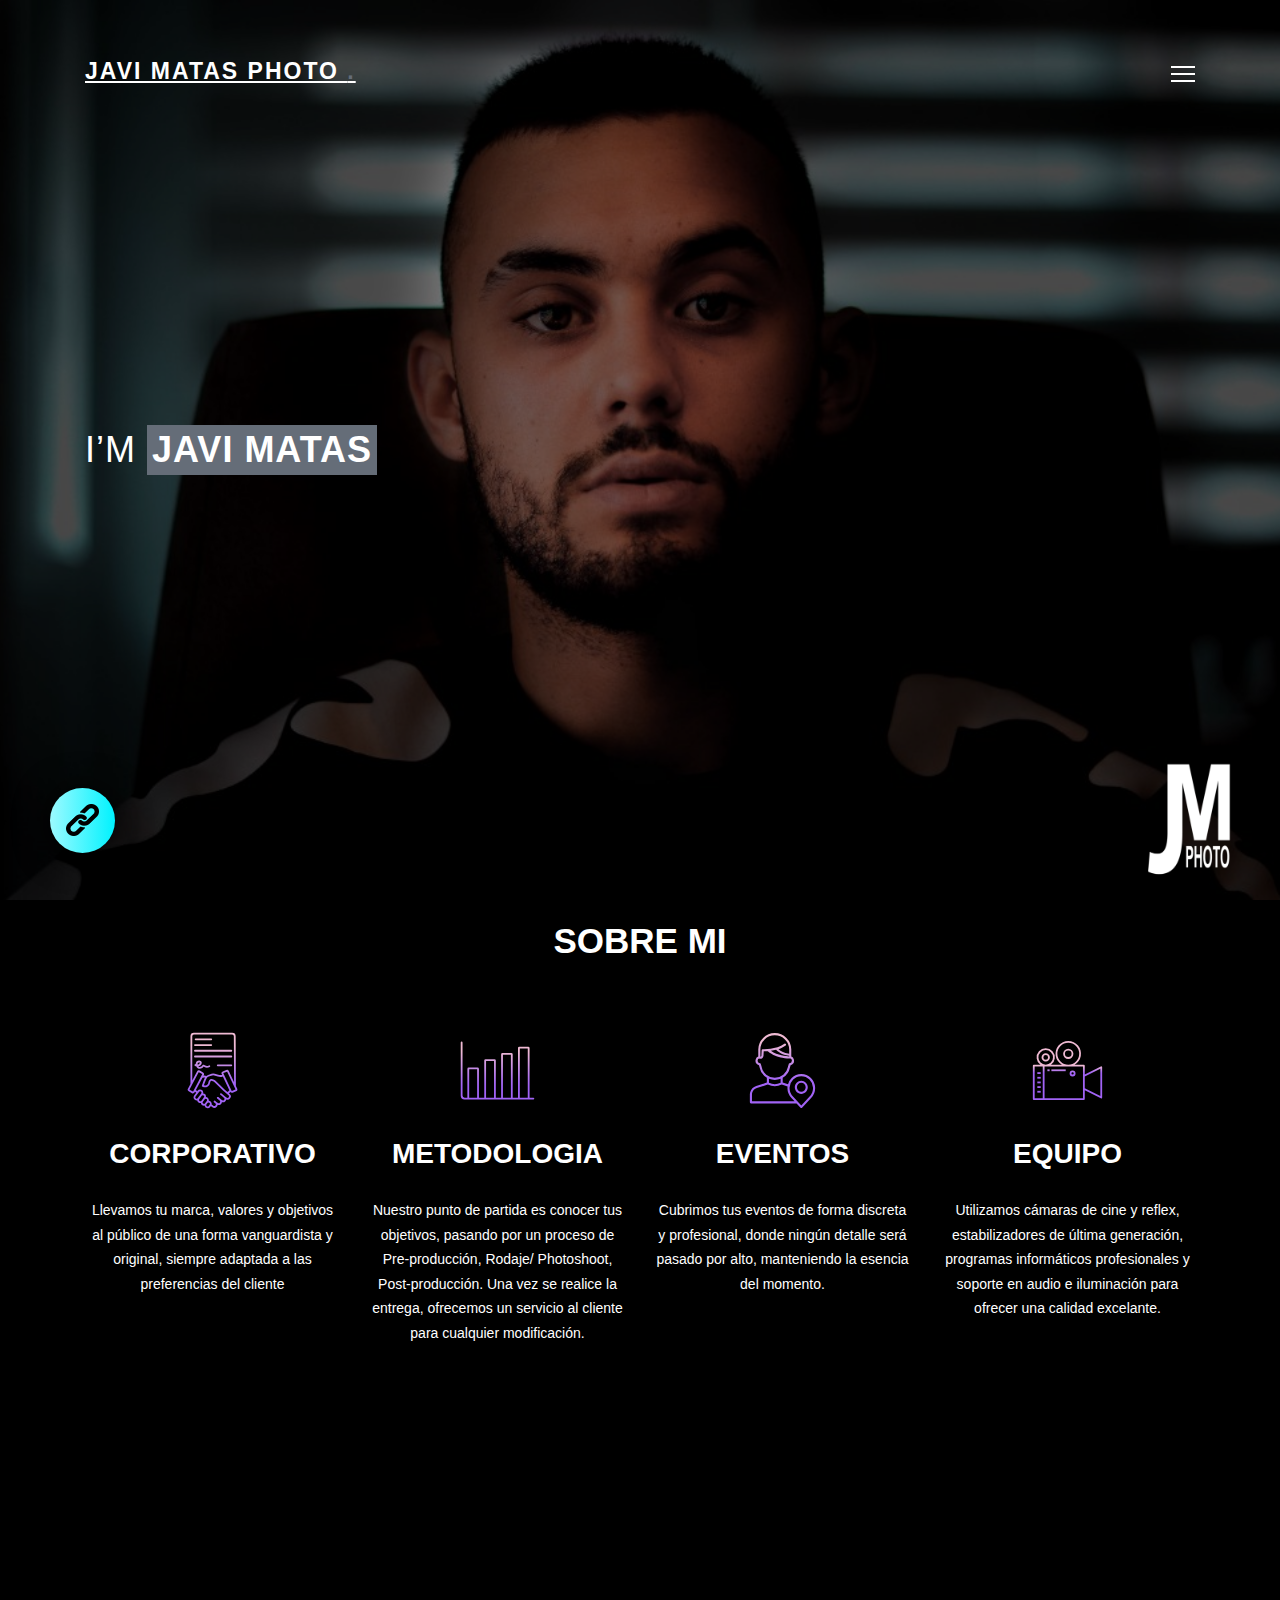
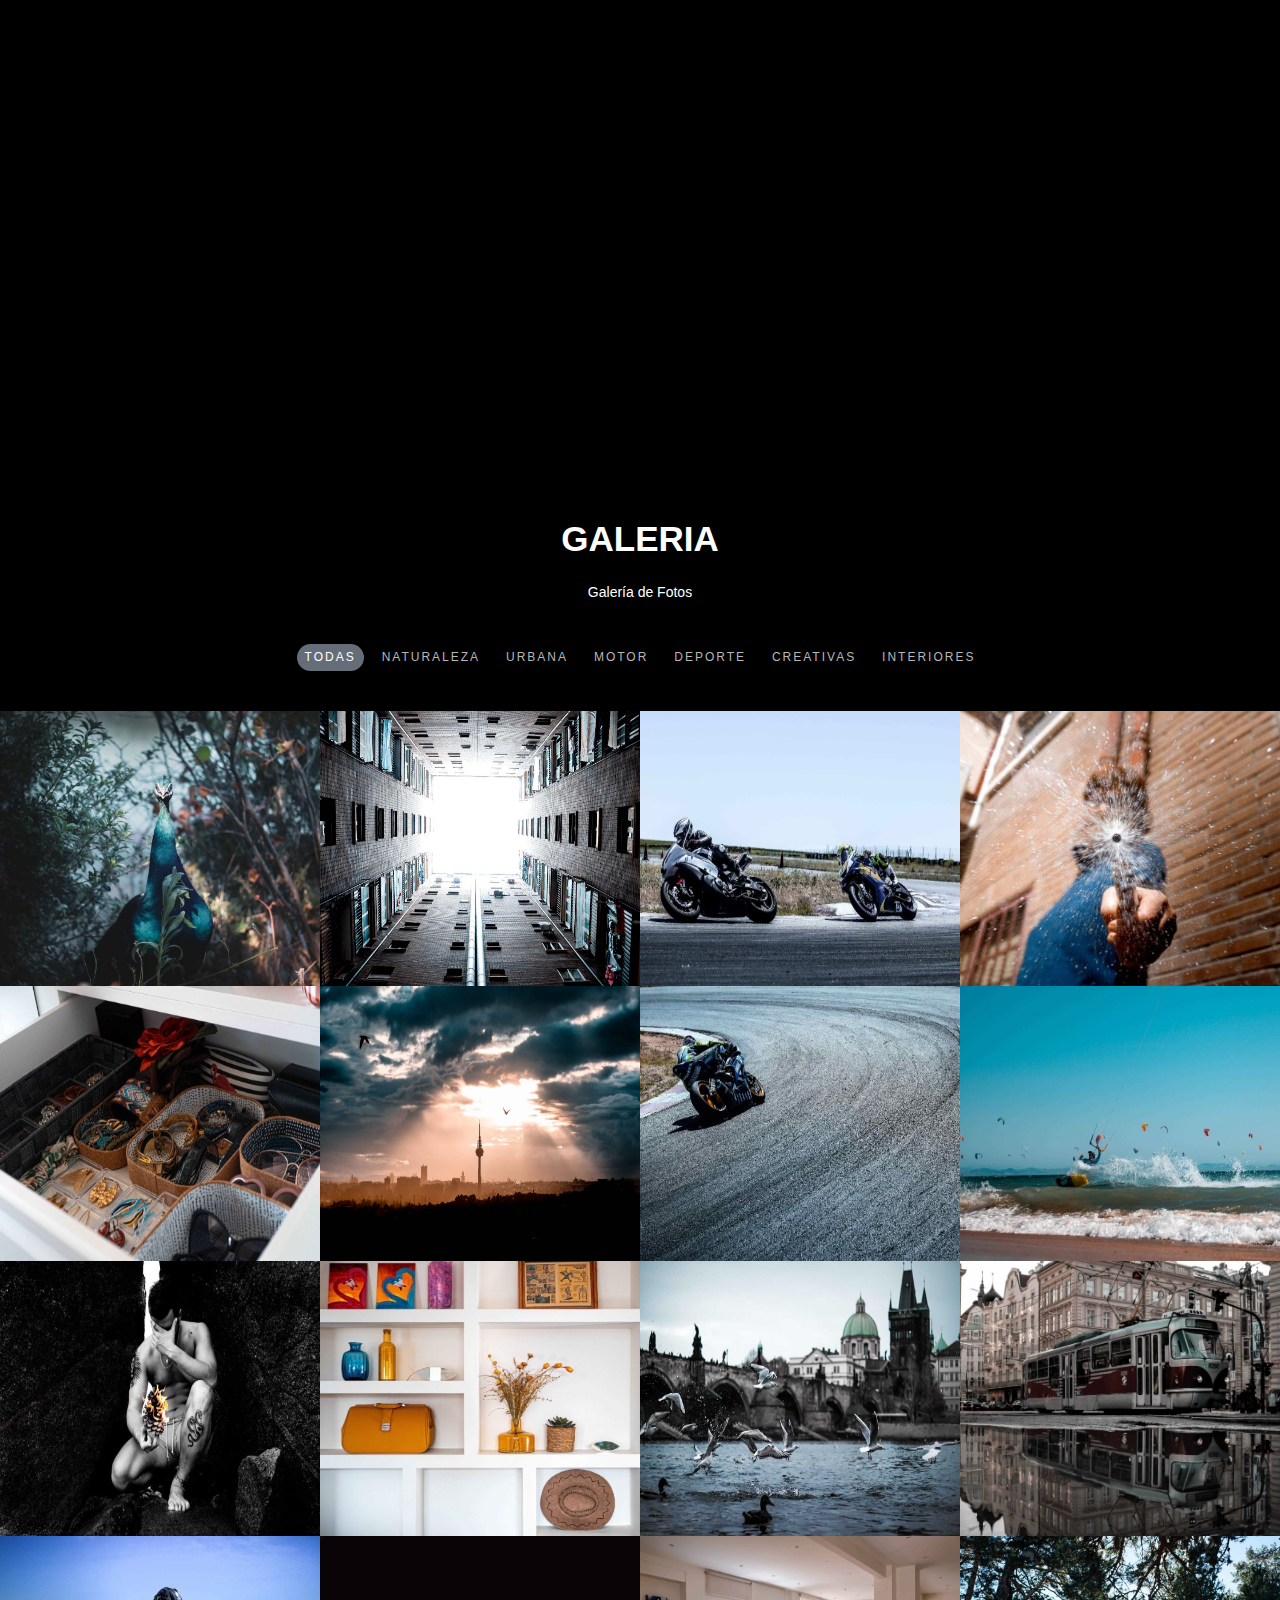
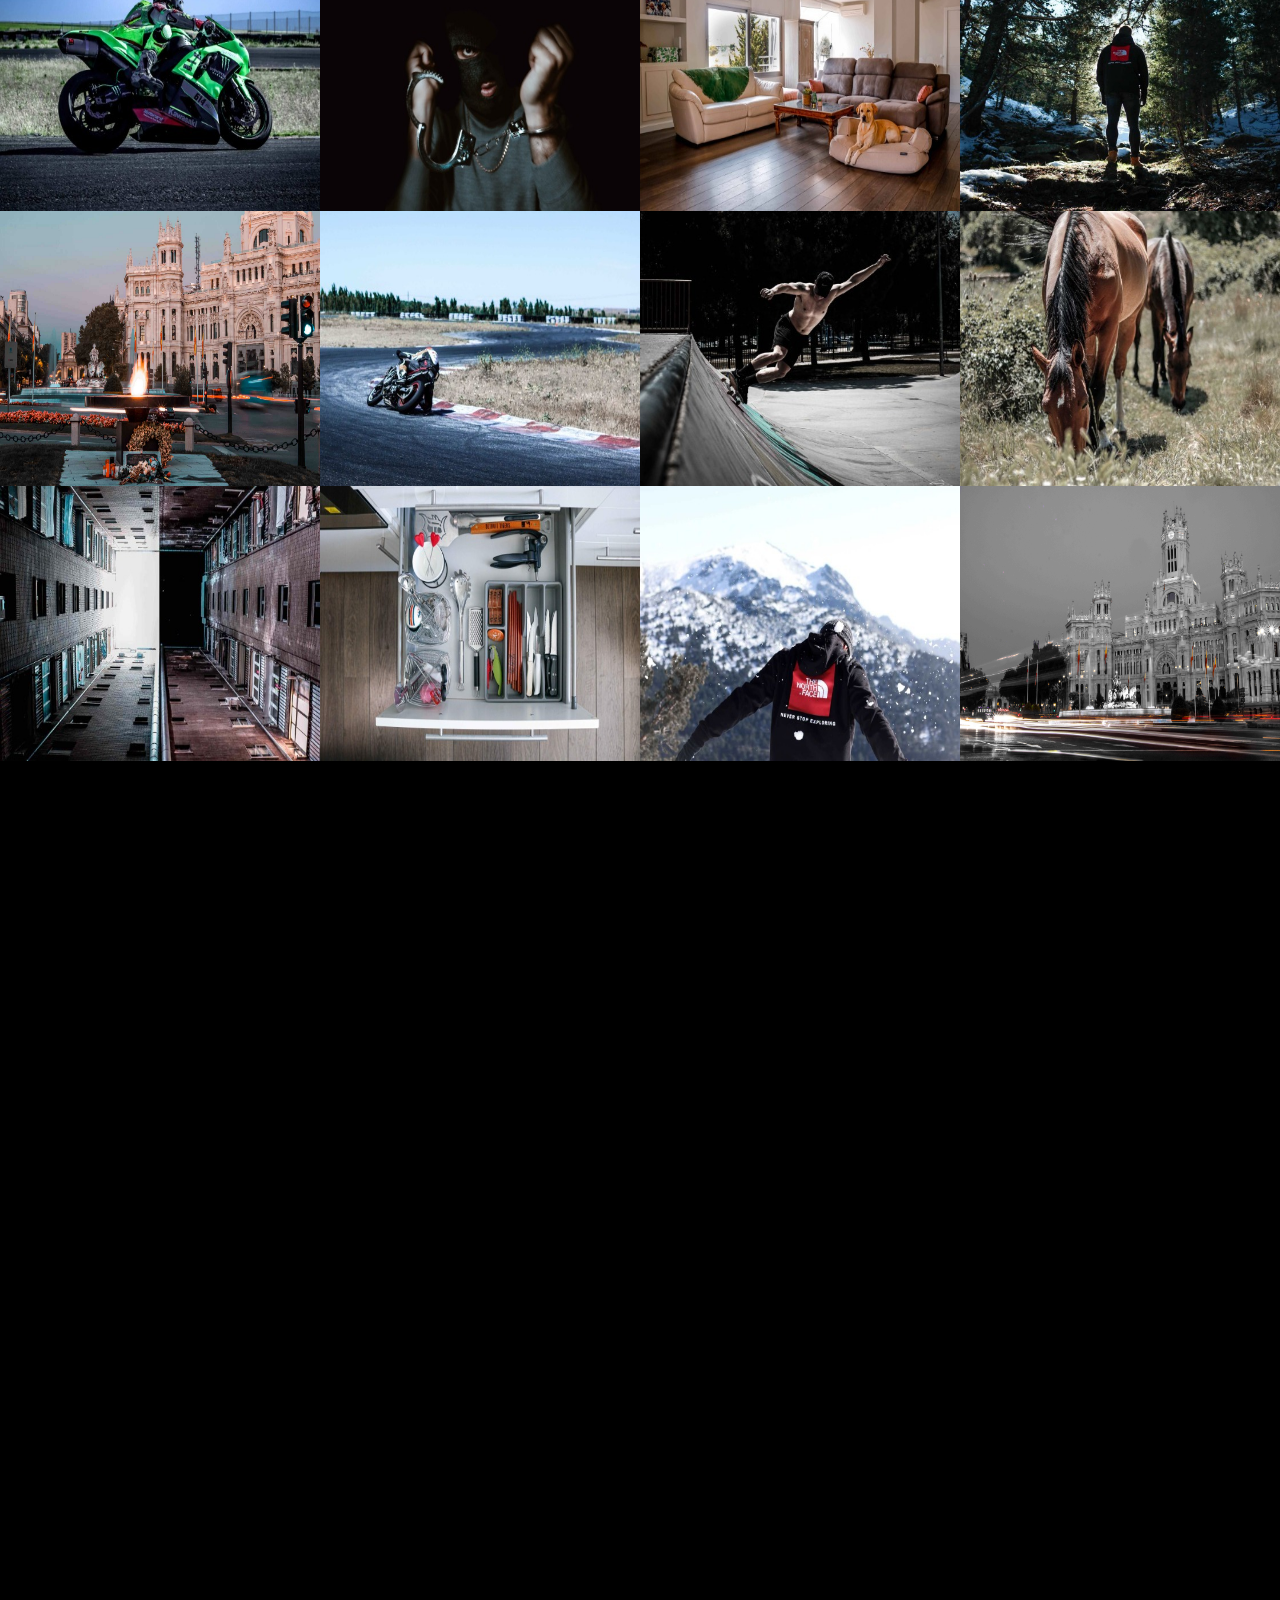
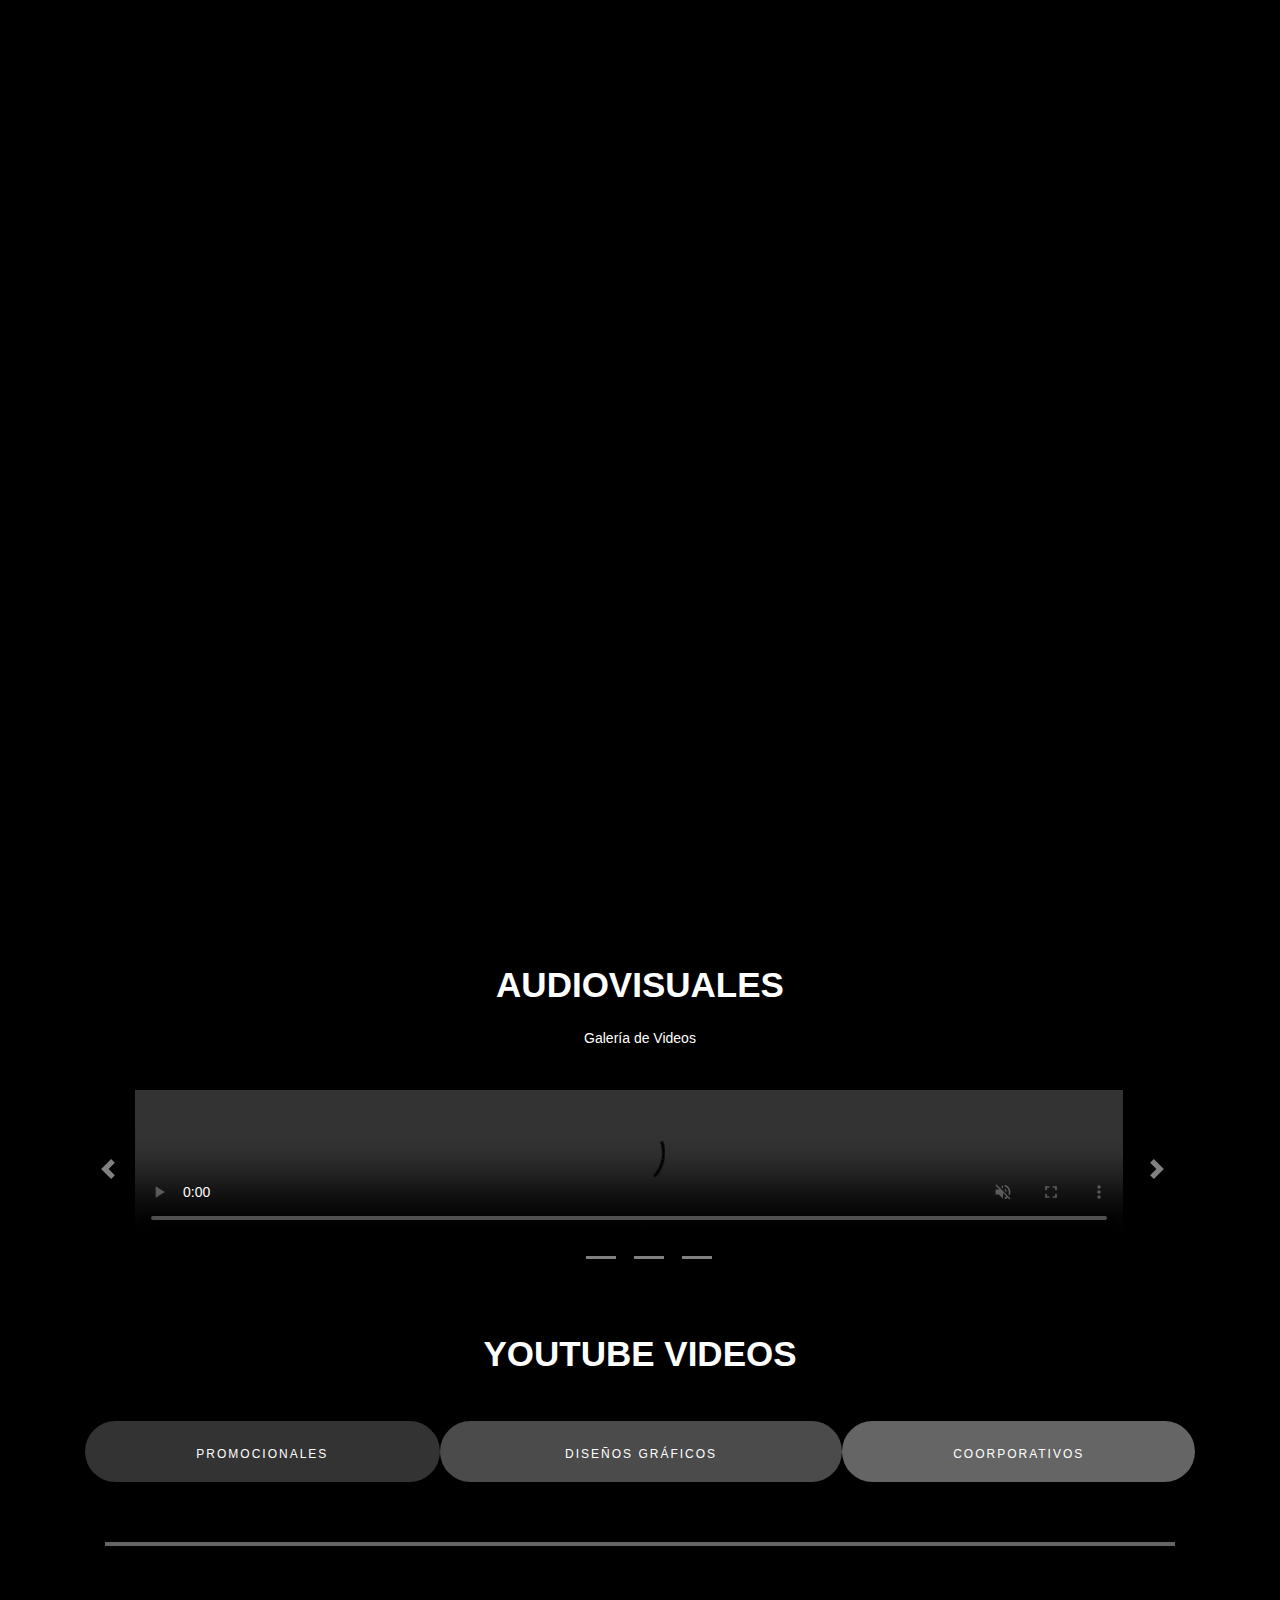
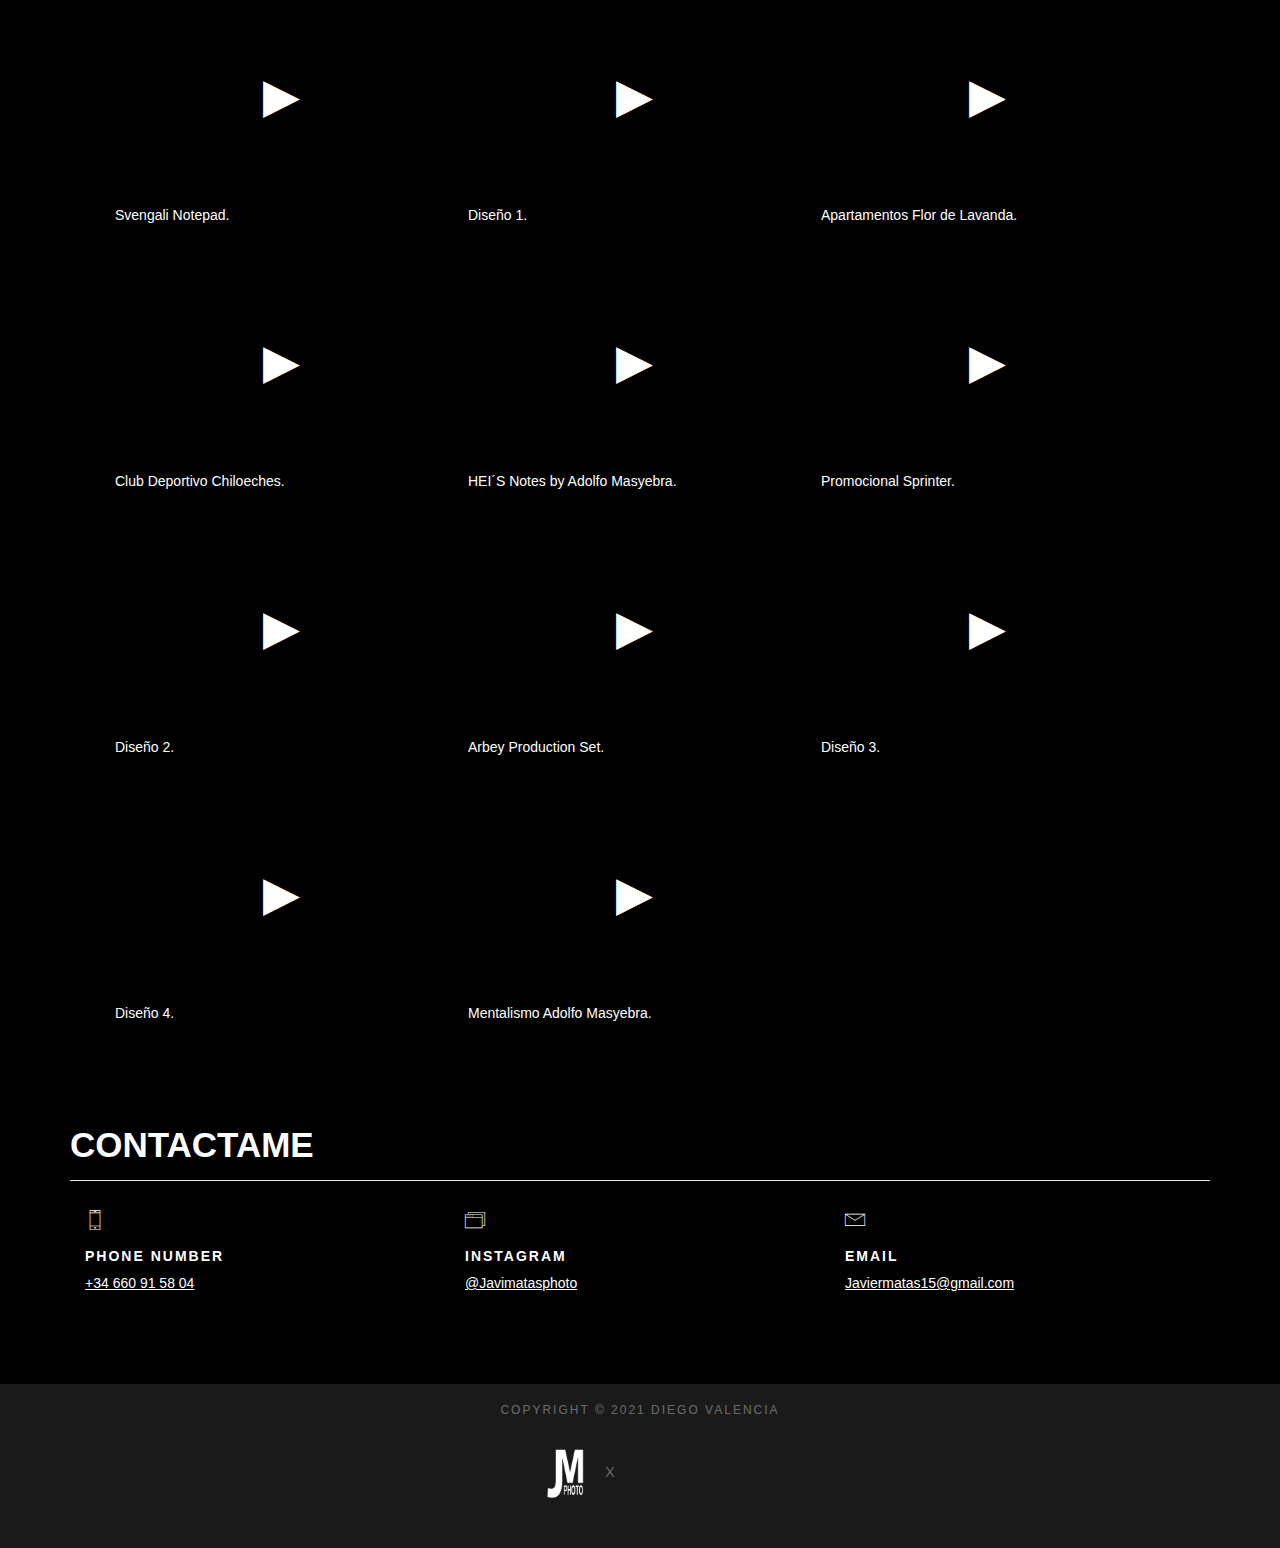
==== commit 061f9e9e: "Mejoras 2021. Ellinar codigo. Redimensionar" ====
--- a/index.html
+++ b/index.html
@@ -6,19 +6,17 @@
 		<!-- Meta -->
 		<meta charset="utf-8">
 		<meta name="viewport" content="width=device-width, initial-scale=1, maximum-scale=1">
-		<script src="https://ajax.googleapis.com/ajax/libs/jquery/1.11.0/jquery.min.js"></script>
-
+		
+		<link rel = "preload"  href = "/JaviMatasPhoto/layout/plugins/linea/basic/fonts/linea-basic-10.woff"  as = "font"  type = "font/woff"  crossorigin >
 		<!-- Title -->
 		<title>Javi Matas Photo</title>
 	
 		<link rel="shortcut icon" href="images/logo.png">
 	
 		<!-- Bootstrap -->
-		<link href="layout/plugins/bootstrap/css/bootstrap.min.css" rel="stylesheet">
-		
-		<!-- Linea icons -->
-		<link rel="stylesheet" type="text/css" href="layout/plugins/linea/arrows/styles.css" />
-		<link rel="stylesheet" type="text/css" href="layout/plugins/linea/basic/styles.css" />
+		<link href="layout/plugins/bootstrap/css/bootstrap.min.css" rel="stylesheet" async>
+		
+
 		
 		<!-- Stylesheet -->
 		<link rel="stylesheet" type="text/css" href="layout/style.css">
@@ -137,7 +135,7 @@
 
 		
 		<!-- About -->
-		<section id="about" style="background-color: black;padding-top: 20px; padding-bottom: 3em;">
+		<section id="about" style="padding-top: 20px; padding-bottom: 3em;">
 			<h1 style="color: white;padding-bottom: 2em;" class="text-center">SOBRE MI</h1>
 			<div class="container">
 				<div class="row text-center" style="color: white;">
@@ -166,7 +164,8 @@
 						<p>Utilizamos cámaras de cine y reflex, estabilizadores de última generación, programas informáticos profesionales y soporte en audio e iluminación para ofrecer una calidad excelante.</p>		
 					</div>
 
-				</div>		
+				</div>
+				<iframe src="https://h5p.org/h5p/embed/439470" width="1090" height="639" frameborder="0" allowfullscreen="allowfullscreen" allow="geolocation *; microphone *; camera *; midi *; encrypted-media *" title="Virtual Tour (360)"></iframe><script src="https://h5p.org/sites/all/modules/h5p/library/js/h5p-resizer.js" charset="UTF-8"></script>		
 			</div>
 		</section>
 	
@@ -318,7 +317,7 @@
 				<li class="portfolio-item mix all Motor" data-my-order="13">
 						<div class="portfolio-hover">
 							<div class="portfolio-hover-content">
-								<img data-enlargeable width="100" style="cursor: zoom-in " class="imagen" src="images/works/Motor/IM3.jpg" alt="IM3"/>
+								<img data-enlargeable width="100" style="cursor: zoom-in " class="imagen" src="images/works/Motor/IM3.jpg" loading="lazy" alt="IM3"/>
 							</div>
 						</div>							
 				</li>
@@ -327,7 +326,7 @@
 				<li class="portfolio-item mix all Creativa" data-my-order="14">
 						<div class="portfolio-hover">
 							<div class="portfolio-hover-content">
-								<img data-enlargeable width="100" style="cursor: zoom-in "  class="imagen" src="images/works/Creativa/IC3.jpg" alt="IC3"/>
+								<img data-enlargeable width="100" style="cursor: zoom-in "  class="imagen" src="images/works/Creativa/IC3.jpg" loading="lazy" alt="IC3"/>
 							</div>
 						</div>							
 				</li>
@@ -336,7 +335,7 @@
 				<li class="portfolio-item mix all Interiores" data-my-order="15">
 						<div class="portfolio-hover">
 							<div class="portfolio-hover-content">
-								<img data-enlargeable width="100" style="cursor: zoom-in " class="imagen" src="images/works/Interiores/II3.jpg" alt="II3"/>
+								<img data-enlargeable width="100" style="cursor: zoom-in " class="imagen" src="images/works/Interiores/II3.jpg" loading="lazy" alt="II3"/>
 							</div>
 						</div>							
 				</li>
@@ -345,7 +344,7 @@
 				<li class="portfolio-item mix all Naturaleza" data-my-order="16">
 						<div class="portfolio-hover">
 							<div class="portfolio-hover-content">
-								<img data-enlargeable width="100" style="cursor: zoom-in " class="imagen" src="images/works/Naturaleza/IN4.jpg" alt="IN4"/>
+								<img data-enlargeable width="100" style="cursor: zoom-in " class="imagen" src="images/works/Naturaleza/IN4.jpg" loading="lazy" alt="IN4"/>
 							</div>
 						</div>							
 				</li>
@@ -354,7 +353,7 @@
 				<li class="portfolio-item mix all Urbana" data-my-order="17">
 						<div class="portfolio-hover">
 							<div class="portfolio-hover-content">
-								<img data-enlargeable width="100" style="cursor: zoom-in "  class="imagen" src="images/works/Urbana/IU4.jpg" alt="IU4"/>
+								<img data-enlargeable width="100" style="cursor: zoom-in "  class="imagen" src="images/works/Urbana/IU4.jpg" loading="lazy" alt="IU4"/>
 							</div>
 						</div>							
 				</li>
@@ -364,7 +363,7 @@
 				<li class="portfolio-item mix all Motor" data-my-order="18">
 						<div class="portfolio-hover">
 							<div class="portfolio-hover-content">
-								<img data-enlargeable width="100" style="cursor: zoom-in " class="imagen" src="images/works/Motor/IM4.jpg" alt="IM4"/>
+								<img data-enlargeable width="100" style="cursor: zoom-in " class="imagen" src="images/works/Motor/IM4.jpg" loading="lazy" alt="IM4"/>
 							</div>
 						</div>						
 				</li>
@@ -373,7 +372,7 @@
 				<li class="portfolio-item mix all Deporte" data-my-order="19">
 						<div class="portfolio-hover">
 							<div class="portfolio-hover-content">
-								<img data-enlargeable width="100" style="cursor: zoom-in " class="imagen" src="images/works/Deporte/ID4.jpg" alt="ID4"/>
+								<img data-enlargeable width="100" style="cursor: zoom-in " class="imagen" src="images/works/Deporte/ID4.jpg" loading="lazy" alt="ID4"/>
 							</div>
 						</div>							
 				</li>
@@ -381,7 +380,7 @@
 				<li class="portfolio-item mix all Naturaleza" data-my-order="20">
 						<div class="portfolio-hover">
 							<div class="portfolio-hover-content">
-								<img data-enlargeable width="100" style="cursor: zoom-in " class="imagen" src="images/works/Naturaleza/IN11.jpg" alt="IN11"/>
+								<img data-enlargeable width="100" style="cursor: zoom-in " class="imagen" src="images/works/Naturaleza/IN11.jpg" loading="lazy" alt="IN11"/>
 							</div>
 						</div>							
 				</li>
@@ -389,7 +388,7 @@
 				<li class="portfolio-item mix all Creativa" data-my-order="21">
 						<div class="portfolio-hover">
 							<div class="portfolio-hover-content">
-								<img data-enlargeable width="100" style="cursor: zoom-in " class="imagen" src="images/works/Creativa/IC4.jpg" alt="IC4"/>
+								<img data-enlargeable width="100" style="cursor: zoom-in " class="imagen" src="images/works/Creativa/IC4.jpg" loading="lazy" alt="IC4"/>
 							</div>
 						</div>							
 				</li>
@@ -398,7 +397,7 @@
 				<li class="portfolio-item mix all Interiores" data-my-order="22">
 						<div class="portfolio-hover">
 							<div class="portfolio-hover-content">
-								<img data-enlargeable width="100" style="cursor: zoom-in " class="imagen" src="images/works/Interiores/II4.jpg" alt="II4"/>
+								<img data-enlargeable width="100" style="cursor: zoom-in " class="imagen" src="images/works/Interiores/II4.jpg" loading="lazy" alt="II4"/>
 							</div>
 						</div>
 				</li>
@@ -407,7 +406,7 @@
 				<li class="portfolio-item mix all Deporte" data-my-order="23">
 						<div class="portfolio-hover">
 							<div class="portfolio-hover-content">
-								<img data-enlargeable width="100" style="cursor: zoom-in " class="imagen" src="images/works/Naturaleza/IN5.jpg" alt="IN5"/>
+								<img data-enlargeable width="100" style="cursor: zoom-in " class="imagen" src="images/works/Naturaleza/IN5.jpg" loading="lazy" alt="IN5"/>
 							</div>
 						</div>							
 				</li>
@@ -416,7 +415,7 @@
 				<li class="portfolio-item mix all Urbana" data-my-order="24">
 						<div class="portfolio-hover">
 							<div class="portfolio-hover-content">
-								<img data-enlargeable width="100" style="cursor: zoom-in " class="imagen" src="images/works/Urbana/IU5.jpg" alt="IU5"/>
+								<img data-enlargeable width="100" style="cursor: zoom-in " class="imagen" src="images/works/Urbana/IU5.jpg" loading="lazy" alt="IU5"/>
 							</div>
 						</div>							
 				</li>
@@ -425,7 +424,7 @@
 				<li class="portfolio-item mix all Naturaleza" data-my-order="25">
 						<div class="portfolio-hover">
 							<div class="portfolio-hover-content">
-								<img data-enlargeable width="100" style="cursor: zoom-in " class="imagen" src="images/works/Naturaleza/IN6.jpg" alt="IN6"/>
+								<img data-enlargeable width="100" style="cursor: zoom-in " class="imagen" src="images/works/Naturaleza/IN6.jpg" loading="lazy" alt="IN6"/>
 							</div>
 						</div>							
 				</li>
@@ -434,7 +433,7 @@
 				<li class="portfolio-item mix all Naturaleza" data-my-order="26">
 						<div class="portfolio-hover">
 							<div class="portfolio-hover-content">
-								<img data-enlargeable width="100" style="cursor: zoom-in " class="imagen" src="images/works/Naturaleza/IN7.jpg" alt="IN7"/>
+								<img data-enlargeable width="100" style="cursor: zoom-in " class="imagen" src="images/works/Naturaleza/IN7.jpg" loading="lazy" alt="IN7"/>
 							</div>
 						</div>							
 				</li>
@@ -443,7 +442,7 @@
 				<li class="portfolio-item mix all Urbana" data-my-order="27">
 						<div class="portfolio-hover">
 							<div class="portfolio-hover-content">
-								<img data-enlargeable width="100" style="cursor: zoom-in "  class="imagen" src="images/works/Urbana/IU7.jpg" alt="IU7"/>
+								<img data-enlargeable width="100" style="cursor: zoom-in "  class="imagen" src="images/works/Urbana/IU7.jpg" loading="lazy" alt="IU7"/>
 							</div>
 						</div>							
 				</li>
@@ -452,7 +451,7 @@
 				<li class="portfolio-item mix all Naturaleza" data-my-order="28">
 						<div class="portfolio-hover">
 							<div class="portfolio-hover-content">
-								<img data-enlargeable width="100" style="cursor: zoom-in " class="imagen" src="images/works/Naturaleza/IN8.jpg" alt="IN8"/>
+								<img data-enlargeable width="100" style="cursor: zoom-in " class="imagen" src="images/works/Naturaleza/IN8.jpg" loading="lazy" alt="IN8"/>
 							</div>
 						</div>							
 				</li>
@@ -461,7 +460,7 @@
 				<li class="portfolio-item mix all Creativa" data-my-order="29">
 						<div class="portfolio-hover">
 							<div class="portfolio-hover-content">
-								<img data-enlargeable width="100" style="cursor: zoom-in " class="imagen" src="images/works/Creativa/IC5.jpg" alt="IC5"/>
+								<img data-enlargeable width="100" style="cursor: zoom-in " class="imagen" src="images/works/Creativa/IC5.jpg" loading="lazy" alt="IC5"/>
 							</div>
 						</div>							
 				</li>
@@ -470,7 +469,7 @@
 				<li class="portfolio-item mix all Motor" data-my-order="30">
 						<div class="portfolio-hover">
 							<div class="portfolio-hover-content">
-								<img data-enlargeable width="100" style="cursor: zoom-in " class="imagen" src="images/works/Motor/IM5.jpg" alt="IM5"/>
+								<img data-enlargeable width="100" style="cursor: zoom-in " class="imagen" src="images/works/Motor/IM5.jpg" loading="lazy" alt="IM5"/>
 							</div>
 						</div>							
 				</li>
@@ -479,7 +478,7 @@
 				<li class="portfolio-item mix all Naturaleza" data-my-order="31">
 						<div class="portfolio-hover">
 							<div class="portfolio-hover-content">
-								<img data-enlargeable width="100" style="cursor: zoom-in "  class="imagen" src="images/works/Naturaleza/IN9.jpg" alt="IN9"/>
+								<img data-enlargeable width="100" style="cursor: zoom-in "  class="imagen" src="images/works/Naturaleza/IN9.jpg" loading="lazy" alt="IN9"/>
 							</div>
 						</div>							
 				</li>
@@ -488,7 +487,7 @@
 				<li class="portfolio-item mix all Urbana" data-my-order="32">
 						<div class="portfolio-hover">
 							<div class="portfolio-hover-content">
-								<img data-enlargeable width="100" style="cursor: zoom-in " class="imagen" src="images/works/Urbana/IU9.jpg" alt="IU9"/>
+								<img data-enlargeable width="100" style="cursor: zoom-in " class="imagen" src="images/works/Urbana/IU9.jpg"  loading="lazy" alt="IU9"/>
 							</div>
 						</div>						
 				</li>
@@ -497,7 +496,7 @@
 				<li class="portfolio-item mix all Motor" data-my-order="33">
 						<div class="portfolio-hover">
 							<div class="portfolio-hover-content">
-								<img data-enlargeable width="100" style="cursor: zoom-in "  class="imagen" src="images/works/Motor/IM7.jpg" alt="IM7"/>
+								<img data-enlargeable width="100" style="cursor: zoom-in "  class="imagen" src="images/works/Motor/IM7.jpg" loading="lazy" alt="IM7"/>
 							</div>
 						</div>						
 				</li>
@@ -506,7 +505,7 @@
 				<li class="portfolio-item mix all Naturaleza" data-my-order="34">
 						<div class="portfolio-hover">
 							<div class="portfolio-hover-content">
-								<img data-enlargeable width="100" style="cursor: zoom-in "  class="imagen" src="images/works/Naturaleza/IN10.jpg" alt="IN10"/>
+								<img data-enlargeable width="100" style="cursor: zoom-in "  class="imagen" src="images/works/Naturaleza/IN10.jpg" loading="lazy" alt="IN10"/>
 							</div>
 						</div>							
 				</li>
@@ -515,7 +514,7 @@
 				<li class="portfolio-item mix all Urbana" data-my-order="35">
 						<div class="portfolio-hover">
 							<div class="portfolio-hover-content">
-								<img data-enlargeable width="100" style="cursor: zoom-in " class="imagen" src="images/works/Urbana/IU10.jpg" alt="IU10"/>
+								<img data-enlargeable width="100" style="cursor: zoom-in " class="imagen" src="images/works/Urbana/IU10.jpg" loading="lazy" alt="IU10"/>
 							</div>
 						</div>						
 				</li>
@@ -524,7 +523,7 @@
 				<li class="portfolio-item mix all Motor" data-my-order="36">
 						<div class="portfolio-hover">
 							<div class="portfolio-hover-content">
-								<img data-enlargeable width="100" style="cursor: zoom-in " class="imagen" src="images/works/Motor/IM8.jpg" alt="IM8"/>
+								<img data-enlargeable width="100" style="cursor: zoom-in " class="imagen" src="images/works/Motor/IM8.jpg" loading="lazy" alt="IM8"/>
 							</div>
 						</div>							
 				</li>
@@ -535,7 +534,7 @@
 				<li class="portfolio-item mix all Urbana" data-my-order="37">
 						<div class="portfolio-hover">
 							<div class="portfolio-hover-content">
-								<img data-enlargeable width="100" style="cursor: zoom-in " class="imagen" src="images/works/Urbana/IU11.jpg" alt="IU11"/>
+								<img data-enlargeable width="100" style="cursor: zoom-in " class="imagen" src="images/works/Urbana/IU11.jpg" loading="lazy" alt="IU11"/>
 							</div>
 						</div>							
 				</li>
@@ -544,7 +543,7 @@
 				<li class="portfolio-item mix all Naturaleza" data-my-order="38">
 						<div class="portfolio-hover">
 							<div class="portfolio-hover-content">
-								<img data-enlargeable width="100" style="cursor: zoom-in " class="imagen" src="images/works/Naturaleza/IN12.jpg" alt="IN12"/>
+								<img data-enlargeable width="100" style="cursor: zoom-in " class="imagen" src="images/works/Naturaleza/IN12.jpg" loading="lazy" alt="IN12"/>
 							</div>
 						</div>							
 				</li>
@@ -553,7 +552,7 @@
 				<li class="portfolio-item mix all Urbana" data-my-order="39">
 						<div class="portfolio-hover">
 							<div class="portfolio-hover-content">
-								<img data-enlargeable width="100" style="cursor: zoom-in " class="imagen" src="images/works/Urbana/IU12.jpg" alt="IU12"/>
+								<img data-enlargeable width="100" style="cursor: zoom-in " class="imagen" src="images/works/Urbana/IU12.jpg" loading="lazy" alt="IU12"/>
 							</div>
 						</div>							
 				</li>
@@ -562,7 +561,7 @@
 				<li class="portfolio-item mix all Naturaleza" data-my-order="40">
 						<div class="portfolio-hover">
 							<div class="portfolio-hover-content">
-								<img data-enlargeable width="100" style="cursor: zoom-in " class="imagen" src="images/works/Naturaleza/IN14.jpg" alt="IN14"/>
+								<img data-enlargeable width="100" style="cursor: zoom-in " class="imagen" src="images/works/Naturaleza/IN14.jpg" loading="lazy" alt="IN14"/>
 							</div>
 						</div>							
 				</li>
@@ -571,7 +570,7 @@
 				<li class="portfolio-item mix all Naturaleza" data-my-order="41">
 						<div class="portfolio-hover">
 							<div class="portfolio-hover-content">
-								<img data-enlargeable width="100" style="cursor: zoom-in " class="imagen" src="images/works/Naturaleza/IN15.jpg" alt="IN15"/>
+								<img data-enlargeable width="100" style="cursor: zoom-in " class="imagen" src="images/works/Naturaleza/IN15.jpg" loading="lazy" alt="IN15"/>
 							</div>
 						</div>							
 				</li>
@@ -580,7 +579,7 @@
 				<li class="portfolio-item mix all Creativa" data-my-order="42">
 						<div class="portfolio-hover">
 							<div class="portfolio-hover-content">
-								<img data-enlargeable width="100" style="cursor: zoom-in " class="imagen" src="images/works/Creativa/IC6.jpg" alt="IC6"/>
+								<img data-enlargeable width="100" style="cursor: zoom-in " class="imagen" src="images/works/Creativa/IC6.jpg" loading="lazy" alt="IC6"/>
 							</div>
 						</div>							
 				</li>
@@ -654,14 +653,15 @@
 		
 		<section style="background: black;padding-top: 2.3em; margin-bottom: 00px;" class="contact sec-pad alter-bg">
 			<div class="container">
-				<nav class="meni" >
+				<nav class="meni works-filters clearfix" >
 					<ul>
 						<li class="Promocional "><a  class="btn-menu" data-filter="Promocional"><p style="color: white; padding-top: 20px;">Promocionales</p></a></li>
 						<li class="Diseños"><a  class="btn-menu" data-filter="Diseños"><p style="color: white; padding-top: 20px;">Diseños Gráficos</p></a></li>
 						<li class="Coorporativos"><a class="btn-menu" data-filter="Coorporativos"><p style="color: white; padding-top: 20px;">Coorporativos</p></a></li>
 					</ul>
 				</nav>
-		
+
+
 				<div class="galeria">
 
 					<div class="title-img" >
@@ -669,109 +669,193 @@
 					</div>
 		
 					<div class="box-img Promocional">
-						<iframe title=""  class="YT" src="https://www.youtube.com/embed/b2RdGkM2nM8" allowfullscreen></iframe>
+						
+						<iframe
+						width="300px"
+						height="200px"
+						src="https://www.youtube.com/embed/b2RdGkM2nM8"
+						srcdoc="<style>*{padding:0;margin:0;overflow:hidden}html,body{height:100%}img,span{position:absolute;width:100%;top:0;bottom:0;margin:auto}span{height:1.5em;text-align:center;font:48px/1.5 sans-serif;color:white;text-shadow:0 0 0.5em black}</style><a href=https://www.youtube.com/embed/b2RdGkM2nM8?autoplay=1><img src=https://img.youtube.com/vi/b2RdGkM2nM8/hqdefault.jpg alt=''><span>▶</span></a>"
+						frameborder="0"
+						allow="accelerometer; autoplay; encrypted-media; gyroscope; picture-in-picture"
+						allowfullscreen
+						loading="lazy"
+						title="Svengali Notepad."
+						></iframe>
+					
 						<div class="caption">
 							<p style="color: white;">Svengali Notepad.</p>
 						</div>
 					</div>
 		
 					<div class="box-img Diseños">
-						<iframe title="#" class="YT" src="https://www.youtube.com/embed/tn6xuTm9YdA" allowfullscreen></iframe>
+						<iframe
+						width="300px"
+						height="200px"
+						src="https://www.youtube.com/embed/tn6xuTm9YdA"
+						srcdoc="<style>*{padding:0;margin:0;overflow:hidden}html,body{height:100%}img,span{position:absolute;width:100%;top:0;bottom:0;margin:auto}span{height:1.5em;text-align:center;font:48px/1.5 sans-serif;color:white;text-shadow:0 0 0.5em black}</style><a href=https://www.youtube.com/embed/tn6xuTm9YdA?autoplay=1><img src=https://img.youtube.com/vi/tn6xuTm9YdA/hqdefault.jpg alt=''><span>▶</span></a>"
+						frameborder="0"
+						allow="accelerometer; autoplay; encrypted-media; gyroscope; picture-in-picture"
+						allowfullscreen
+						loading="lazy"
+						title="Diseño 1."
+						></iframe>
 						<div class="caption">
 							<p style="color: white;">Diseño 1.</p>
 						</div>
 					</div>
 		
 					<div class="box-img Coorporativos">
-						<iframe title="#" class="YT" src="https://www.youtube.com/embed/mDpUlzs318s" allowfullscreen ></iframe>
+						<iframe
+						width="300px"
+						height="200px"
+						src="https://www.youtube.com/embed/mDpUlzs318s"
+						srcdoc="<style>*{padding:0;margin:0;overflow:hidden}html,body{height:100%}img,span{position:absolute;width:100%;top:0;bottom:0;margin:auto}span{height:1.5em;text-align:center;font:48px/1.5 sans-serif;color:white;text-shadow:0 0 0.5em black}</style><a href=https://www.youtube.com/embed/mDpUlzs318s?autoplay=1><img src=https://img.youtube.com/vi/mDpUlzs318s/hqdefault.jpg alt=''><span>▶</span></a>"
+						frameborder="0"
+						allow="accelerometer; autoplay; encrypted-media; gyroscope; picture-in-picture"
+						allowfullscreen
+						loading="lazy"
+						title="Apartamentos Flor de Lavanda."
+						></iframe>
 						<div class="caption">
 							<p style="color: white;">Apartamentos Flor de Lavanda.</p>
 						</div>
 					</div>
 		
 					<div class="box-img Coorporativos">
-						<iframe title="#" class="YT" src="https://www.youtube.com/embed/Y3oCIDjQ0iU" allowfullscreen></iframe>
+						<iframe
+						width="300px"
+						height="200px"
+						src="https://www.youtube.com/embed/Y3oCIDjQ0iU"
+						srcdoc="<style>*{padding:0;margin:0;overflow:hidden}html,body{height:100%}img,span{position:absolute;width:100%;top:0;bottom:0;margin:auto}span{height:1.5em;text-align:center;font:48px/1.5 sans-serif;color:white;text-shadow:0 0 0.5em black}</style><a href=https://www.youtube.com/embed/Y3oCIDjQ0iU?autoplay=1><img src=https://img.youtube.com/vi/Y3oCIDjQ0iU/hqdefault.jpg alt=''><span>▶</span></a>"
+						frameborder="0"
+						allow="accelerometer; autoplay; encrypted-media; gyroscope; picture-in-picture"
+						allowfullscreen
+						loading="lazy"
+						title="Club Deportivo Chiloeches."
+						></iframe>
 						<div class="caption">
 							<p style="color: white;">Club Deportivo Chiloeches.</p>
 						</div>
 					</div>
 		
 					<div class="box-img Promocional">
-						<iframe title="#" class="YT" src="https://www.youtube.com/embed/DQb7mhCIt4M" allowfullscreen></iframe>
+						<iframe
+						width="300px"
+						height="200px"
+						src="https://www.youtube.com/embed/DQb7mhCIt4M"
+						srcdoc="<style>*{padding:0;margin:0;overflow:hidden}html,body{height:100%}img,span{position:absolute;width:100%;top:0;bottom:0;margin:auto}span{height:1.5em;text-align:center;font:48px/1.5 sans-serif;color:white;text-shadow:0 0 0.5em black}</style><a href=https://www.youtube.com/embed/DQb7mhCIt4M?autoplay=1><img src=https://img.youtube.com/vi/DQb7mhCIt4M/hqdefault.jpg alt=''><span>▶</span></a>"
+						frameborder="0"
+						allow="accelerometer; autoplay; encrypted-media; gyroscope; picture-in-picture"
+						allowfullscreen
+						loading="lazy"
+						title="HEI´S Notes by Adolfo Masyebra."
+						></iframe>
 						<div class="caption">
 							<p style="color: white;">HEI´S Notes by Adolfo Masyebra.</p>
 						</div>
 					</div>
 					
 					<div class="box-img Promocional">
-						<iframe title="#" class="YT" src="https://www.youtube.com/embed/QKG2BDNMkOc" allowfullscreen></iframe>
+						<iframe
+						width="300px"
+						height="200px"
+						src="https://www.youtube.com/embed/QKG2BDNMkOc"
+						srcdoc="<style>*{padding:0;margin:0;overflow:hidden}html,body{height:100%}img,span{position:absolute;width:100%;top:0;bottom:0;margin:auto}span{height:1.5em;text-align:center;font:48px/1.5 sans-serif;color:white;text-shadow:0 0 0.5em black}</style><a href=https://www.youtube.com/embed/QKG2BDNMkOc?autoplay=1><img src=https://img.youtube.com/vi/QKG2BDNMkOc/hqdefault.jpg alt=''><span>▶</span></a>"
+						frameborder="0"
+						allow="accelerometer; autoplay; encrypted-media; gyroscope; picture-in-picture"
+						allowfullscreen
+						loading="lazy"
+						title="Promocional Sprinter."
+						></iframe>
 						<div class="caption">
 						<p style="color: white;">Promocional Sprinter.</p>
 						</div>
 					</div>
 					<div class="box-img Diseños">
-						<iframe title="#" class="YT" src="https://www.youtube.com/embed/1fyArp-PifU" allowfullscreen></iframe>
+						<iframe
+						width="300px"
+						height="200px"
+						src="https://www.youtube.com/embed/1fyArp-PifU"
+						srcdoc="<style>*{padding:0;margin:0;overflow:hidden}html,body{height:100%}img,span{position:absolute;width:100%;top:0;bottom:0;margin:auto}span{height:1.5em;text-align:center;font:48px/1.5 sans-serif;color:white;text-shadow:0 0 0.5em black}</style><a href=https://www.youtube.com/embed/1fyArp-PifU?autoplay=1><img src=https://img.youtube.com/vi/1fyArp-PifU/hqdefault.jpg alt=''><span>▶</span></a>"
+						frameborder="0"
+						allow="accelerometer; autoplay; encrypted-media; gyroscope; picture-in-picture"
+						allowfullscreen
+						loading="lazy"
+						title="Diseño 2."
+						></iframe>
 						<div class="caption">
 							<p style="color: white;">Diseño 2.</p>
 						</div>
 					</div>
 		
 					<div class="box-img Promocional">
-						<iframe  title="#" class="YT" src="https://www.youtube.com/embed/yElBcZMQ6g8" allowfullscreen></iframe>
+						<iframe
+						width="300px"
+						height="200px"
+						src="https://www.youtube.com/embed/Uwh4P2oizAY"
+						srcdoc="<style>*{padding:0;margin:0;overflow:hidden}html,body{height:100%}img,span{position:absolute;width:100%;top:0;bottom:0;margin:auto}span{height:1.5em;text-align:center;font:48px/1.5 sans-serif;color:white;text-shadow:0 0 0.5em black}</style><a href=https://www.youtube.com/embed/Uwh4P2oizAY?autoplay=1><img src=https://img.youtube.com/vi/Uwh4P2oizAY/hqdefault.jpg alt=''><span>▶</span></a>"
+						frameborder="0"
+						allow="accelerometer; autoplay; encrypted-media; gyroscope; picture-in-picture"
+						allowfullscreen
+						loading="lazy"
+						title="Arbey Production Set."
+						></iframe>
 						<div class="caption">
 							<p style="color: white;">Arbey Production Set.</p>
 						</div>
 					</div>
 
 					<div class="box-img Diseños">
-						<iframe title="#" class="YT" src="https://www.youtube.com/embed/JFyv8LK9YKE" allowfullscreen></iframe>
+						<iframe
+						width="300px"
+						height="200px"
+						src="https://www.youtube.com/embed/JFyv8LK9YKE"
+						srcdoc="<style>*{padding:0;margin:0;overflow:hidden}html,body{height:100%}img,span{position:absolute;width:100%;top:0;bottom:0;margin:auto}span{height:1.5em;text-align:center;font:48px/1.5 sans-serif;color:white;text-shadow:0 0 0.5em black}</style><a href=https://www.youtube.com/embed/JFyv8LK9YKE?autoplay=1><img src=https://img.youtube.com/vi/JFyv8LK9YKE/hqdefault.jpg alt=''><span>▶</span></a>"
+						frameborder="0"
+						allow="accelerometer; autoplay; encrypted-media; gyroscope; picture-in-picture"
+						allowfullscreen
+						loading="lazy"
+						title="HEI´S Notes by Adolfo Masyebra."
+						></iframe>
 						<div class="caption">
 							<p style="color: white;">Diseño 3.</p>
 						</div>
 					</div>
 
 					<div class="box-img Diseños">
-						<iframe title="#" class="YT" src="https://www.youtube.com/embed/JFfWdiQt80M" allowfullscreen></iframe>
+						<iframe
+						width="300px"
+						height="200px"
+						src="https://www.youtube.com/embed/JFfWdiQt80M"
+						srcdoc="<style>*{padding:0;margin:0;overflow:hidden}html,body{height:100%}img,span{position:absolute;width:100%;top:0;bottom:0;margin:auto}span{height:1.5em;text-align:center;font:48px/1.5 sans-serif;color:white;text-shadow:0 0 0.5em black}</style><a href=https://www.youtube.com/embed/JFfWdiQt80M?autoplay=1><img src=https://img.youtube.com/vi/JFfWdiQt80M/hqdefault.jpg alt=''><span>▶</span></a>"
+						frameborder="0"
+						allow="accelerometer; autoplay; encrypted-media; gyroscope; picture-in-picture"
+						allowfullscreen
+						loading="lazy"
+						title="HEI´S Notes by Adolfo Masyebra."
+						></iframe>
 						<div class="caption">
 							<p style="color: white;">Diseño 4.</p>
 						</div>
 					</div>
 					<div class="box-img Coorporativos">
-						<iframe title="#" class="YT" src="https://www.youtube.com/embed/mdmnMVOmyZk" allowfullscreen ></iframe>
+						<iframe
+						width="300px"
+						height="200px"
+						src="https://www.youtube.com/embed/mdmnMVOmyZk"
+						srcdoc="<style>*{padding:0;margin:0;overflow:hidden}html,body{height:100%}img,span{position:absolute;width:100%;top:0;bottom:0;margin:auto}span{height:1.5em;text-align:center;font:48px/1.5 sans-serif;color:white;text-shadow:0 0 0.5em black}</style><a href=https://www.youtube.com/embed/mdmnMVOmyZk?autoplay=1><img src=https://img.youtube.com/vi/mdmnMVOmyZk/hqdefault.jpg alt=''><span>▶</span></a>"
+						frameborder="0"
+						allow="accelerometer; autoplay; encrypted-media; gyroscope; picture-in-picture"
+						allowfullscreen
+						loading="lazy"
+						title="HEI´S Notes by Adolfo Masyebra."
+						></iframe>
 						<div class="caption">
 							<p style="color: white;">Mentalismo Adolfo Masyebra.</p>
 						</div>
 					</div>
-
-					<div class="box-img Promocional">
-						<iframe title="#" class="YT" src="https://www.youtube.com/embed/3AxvhuAZA30" allowfullscreen ></iframe>
-						<div class="caption">
-							<p style="color: white;">Parkour.</p>
-						</div>
-					</div>
-s				
-					
-					<div class="box-img Promocional">
-						<iframe title="#" class="YT" src="https://www.youtube.com/embed/wBHdDXocALE" allowfullscreen ></iframe>
-						<div class="caption">
-							<p style="color: white;">Videoclip-Portada.</p>
-						</div>
-					</div>
-					
-					<div class="box-img Promocional">
-						<iframe title="#" class="YT" src="https://www.youtube.com/embed/NsrVr8Qut6w" allowfullscreen ></iframe>
-						<div class="caption">
-							<p style="color: white;">Promocional de Joyas.</p>
-						</div>
-					</div>
-
-					<div class="box-img Coorporativos">
-						<iframe title="#" class="YT" src="https://www.youtube.com/embed/rFDu4lmCfeQ" allowfullscreen ></iframe>
-						<div class="caption">
-							<p style="color: white;">Tutti Shopp Winter Showroom.</p>
-						</div>
-					</div>
-					
+		
+
 		
 				</div>
 			</div>
@@ -825,16 +909,20 @@
 					<div class="col-lg-12 col-md-12 col-sm-12">
 						<!-- Copyright -->
 						<div class="copyright">
-							Copyright © 2020 Diego Valencia<a href="#" target="_blank"></a>
+							Copyright © 2021 Diego Valencia<a href="#" target="_blank"></a>
 						</div>
 
 					</div>
 					<div class="col-lg-12 col-md-12 col-sm-12">
-					<div style="margin-top: -10px;margin-bottom: 7px;"><img alt="#" class="logoimg" src="images/logo2.png" style="width: 70px; height: 70px;" />X<img alt="#" class="logoimg" src="images/LogoDSV.png" style="margin-left: -20px; margin-bottom: 15px; width: 150px; height: 120px;" /></div>
+					<div style="margin-top: -10px;margin-bottom: 7px;"><img alt="#" class="logoimg" src="images/logo2.png" loading="lazy" style="width: 70px; height: 70px;" />X<img alt="#" class="logoimg" src="images/LogoDSV.png" loading="lazy" style="margin-left: -20px; margin-bottom: 15px; width: 150px; height: 120px;" /></div>
 					</div>
 			 	</div>
 		  	</div>
 		</footer>
+
+		<!-- Linea icons -->
+		<link rel="stylesheet" type="text/css" href="layout/plugins/linea/arrows/styles.css" />
+		<link rel="stylesheet" type="text/css" href="layout/plugins/linea/basic/styles.css" />
 		
 		<!-- jQuery -->
 		<script src="layout/plugins/jquery/jquery.js"></script>
@@ -849,6 +937,8 @@
 		
 		<!-- Main -->
     	<script src="layout/js/main.js"></script>
+
+		<script src="https://ajax.googleapis.com/ajax/libs/jquery/1.11.0/jquery.min.js"></script>
     	
 	
 	</body>	
--- a/layout/style.css
+++ b/layout/style.css
@@ -518,7 +518,8 @@
 	line-height:30px;
 	letter-spacing:2px;
 	text-transform:uppercase;
-}
+} fvvvvvvvvvvvvvv
+
 
 .contact-box p {
 	clear:both;	
--- a/layout/mediaQueries.css
+++ b/layout/mediaQueries.css
@@ -731,4 +731,4 @@
 		width:100%;
 	}
 	
-}+}
